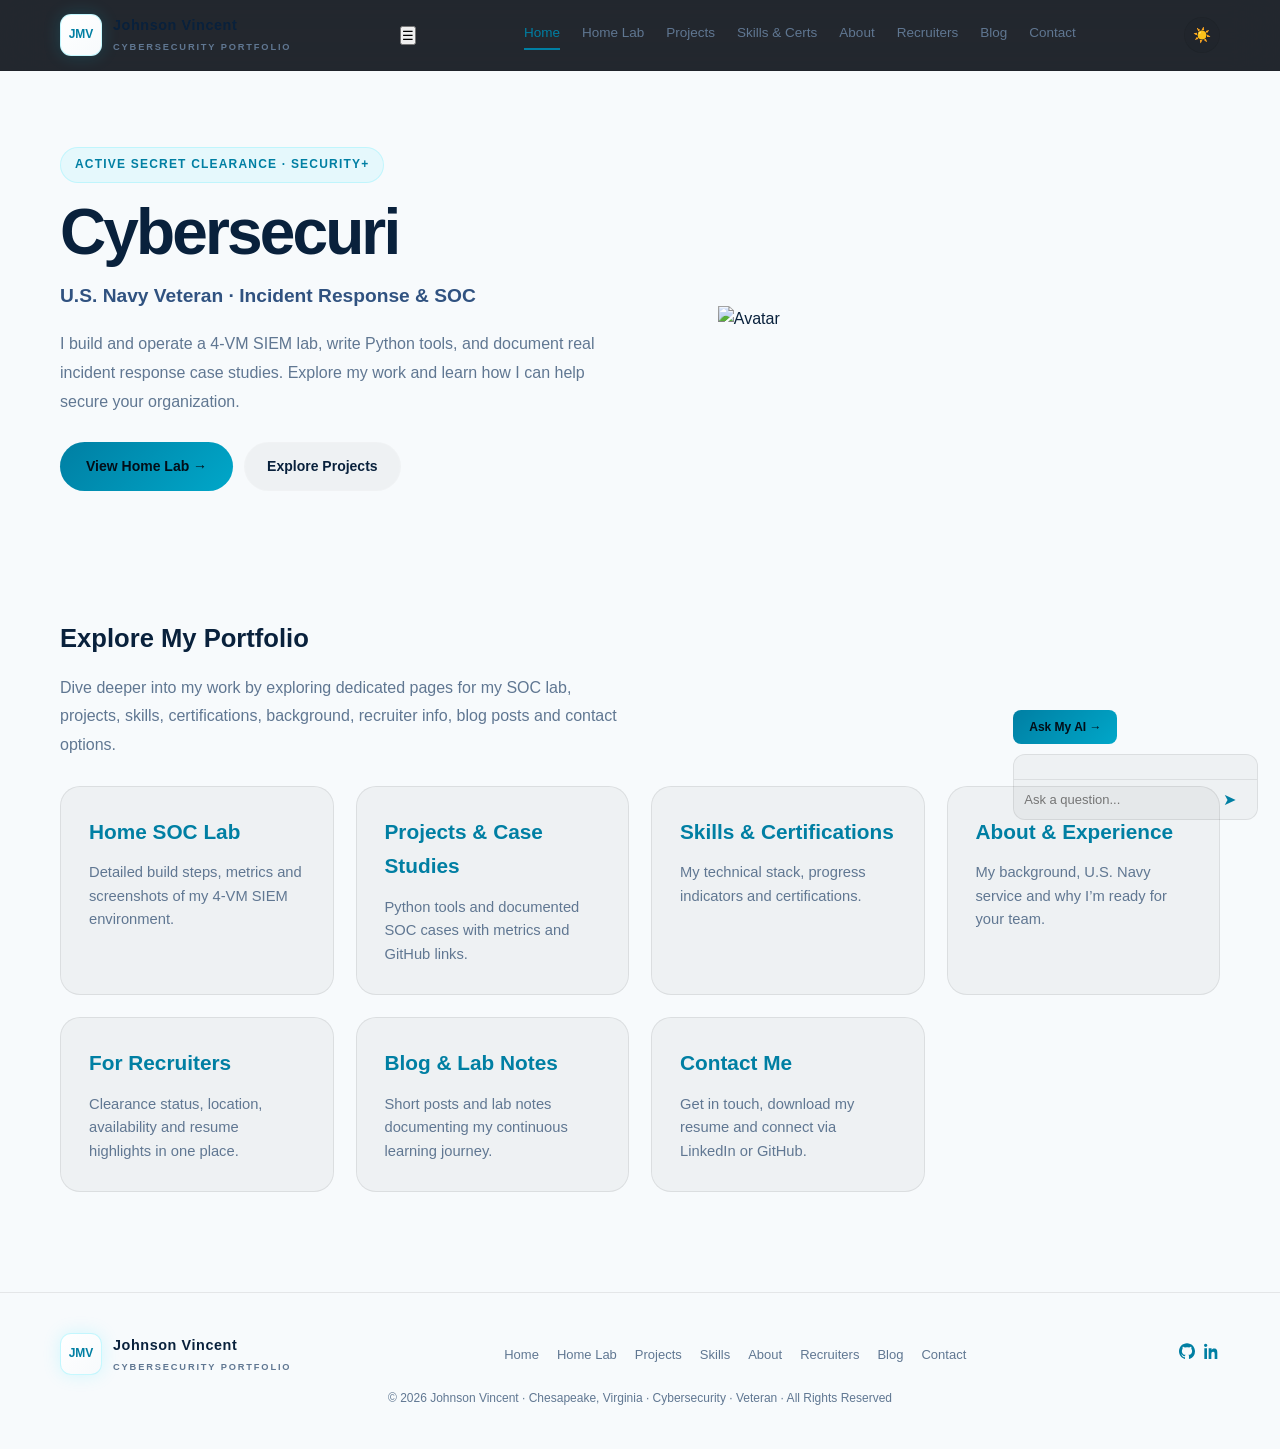
==== index.html @ ba81b593 "Refactor index.html for improved structure and semantics" ====
<!DOCTYPE html>
<html lang="en">
<head>
  <meta charset="UTF-8" />
  <meta name="viewport" content="width=device-width, initial-scale=1.0" />
  <title>Johnson Vincent | Cybersecurity Professional</title>
  <meta name="description" content="U.S. Navy veteran and cybersecurity professional with active Secret clearance and hands-on SOC experience. Explore my work, lab, projects, skills and more." />
  <link rel="stylesheet" href="assets/css/style.css" />
</head>
<body>
  <header class="topbar">
    <div class="wrap nav">
      <div class="brand">
        <div class="blogo">
          <img src="assets/images/bear.png" alt="JMV logo" onerror="this.parentNode.textContent='JMV'" />
        </div>
        <div class="bname">
          Johnson Vincent
          <small>Cybersecurity Portfolio</small>
        </div>
      </div>

      <!-- Hamburger button (mobile) -->
      <button id="navToggle" class="nav-hamburger" aria-label="Toggle navigation">☰</button>

      <!-- Main nav container -->
      <nav id="mainNav" class="nlinks">
        <a href="index.html" class="active">Home</a>
        <a href="lab.html">Home Lab</a>
        <a href="projects.html">Projects</a>
        <a href="skills.html">Skills &amp; Certs</a>
        <a href="about.html">About</a>
        <a href="recruiters.html">Recruiters</a>
        <a href="blog.html">Blog</a>
        <a href="contact.html">Contact</a>
      </nav>

      <!-- Theme toggle -->
      <button id="themeToggle" class="ibtn" aria-label="Toggle dark/light mode">
        <span id="themeIcon">🌙</span>
      </button>
    </div>
  </header>

  <!-- Hero -->
  <section class="hero">
    <div class="wrap hgrid">
      <div>
        <div class="eyebrow">Active Secret Clearance &middot; Security+</div>
        <h1><span id="typedText">Cybersecurity Professional</span></h1>
        <div class="hrole">U.S. Navy Veteran &middot; Incident Response & SOC</div>
        <p class="hsub">
          I build and operate a 4‑VM SIEM lab, write Python tools, and document real incident response case studies. Explore my work and learn how I can help secure your organization.
        </p>
        <div class="actions">
          <a href="lab.html" class="btn btnp">View Home Lab &rarr;</a>
          <a href="projects.html" class="btn btns">Explore Projects</a>
        </div>
      </div>
      <div>
        <img src="assets/images/bear.png" alt="Avatar" class="hero-photo" />
      </div>
    </div>
  </section>

  <!-- Portfolio links -->
  <section class="features">
    <div class="wrap">
      <h2>Explore My Portfolio</h2>
      <p class="hsub">Dive deeper into my work by exploring dedicated pages for my SOC lab, projects, skills, certifications, background, recruiter info, blog posts and contact options.</p>
      <div class="fgrid">
        <a href="lab.html" class="fcard">
          <h3>Home SOC Lab</h3>
          <p>Detailed build steps, metrics and screenshots of my 4‑VM SIEM environment.</p>
        </a>
        <a href="projects.html" class="fcard">
          <h3>Projects &amp; Case Studies</h3>
          <p>Python tools and documented SOC cases with metrics and GitHub links.</p>
        </a>
        <a href="skills.html" class="fcard">
          <h3>Skills &amp; Certifications</h3>
          <p>My technical stack, progress indicators and certifications.</p>
        </a>
        <a href="about.html" class="fcard">
          <h3>About &amp; Experience</h3>
          <p>My background, U.S. Navy service and why I’m ready for your team.</p>
        </a>
        <a href="recruiters.html" class="fcard">
          <h3>For Recruiters</h3>
          <p>Clearance status, location, availability and resume highlights in one place.</p>
        </a>
        <a href="blog.html" class="fcard">
          <h3>Blog &amp; Lab Notes</h3>
          <p>Short posts and lab notes documenting my continuous learning journey.</p>
        </a>
        <a href="contact.html" class="fcard">
          <h3>Contact Me</h3>
          <p>Get in touch, download my resume and connect via LinkedIn or GitHub.</p>
        </a>
      </div>
    </div>
  </section>

  <footer>
    <div class="wrap">
      <div class="frow">
        <div class="brand">
          <div class="blogo">
            <img src="assets/images/bear.png" alt="" onerror="this.parentNode.textContent='JMV'" />
          </div>
          <div class="bname">
            Johnson Vincent
            <small>Cybersecurity Portfolio</small>
          </div>
        </div>
        <nav class="flinks">
          <a href="index.html">Home</a>
          <a href="lab.html">Home Lab</a>
          <a href="projects.html">Projects</a>
          <a href="skills.html">Skills</a>
          <a href="about.html">About</a>
          <a href="recruiters.html">Recruiters</a>
          <a href="blog.html">Blog</a>
          <a href="contact.html">Contact</a>
        </nav>
        <div class="socials">
          <a href="https://github.com/johvin4014" target="_blank" aria-label="GitHub">
            <!-- GitHub icon -->
            <svg viewBox="0 0 24 24"><path d="M12 .5C5.37.5 0 5.87 0 12.5c0 5.3 3.44 9.8 8.2 11.38.6.1.82-.26.82-.58 0-.28-.01-1.04-.02-2.04-3.34.73-4.04-1.61-4.04-1.61-.55-1.38-1.33-1.75-1.33-1.75-1.09-.74.08-.73.08-.73 1.2.08 1.84 1.24 1.84 1.24 1.07 1.83 2.8 1.3 3.49.99.11-.78.42-1.31.76-1.61-2.66-.3-5.46-1.33-5.46-5.9 0-1.3.46-2.37 1.22-3.2-.12-.3-.53-1.52.12-3.17 0 0 1-.32 3.3 1.22A11.5 11.5 0 0 1 12 6.32c1.02 0 2.05.14 3.01.42 2.29-1.54 3.29-1.22 3.29-1.22.66 1.65.25 2.87.12 3.17.76.83 1.22 1.9 1.22 3.2 0 4.58-2.8 5.59-5.48 5.88.43.37.81 1.1.81 2.22 0 1.6-.01 2.88-.01 3.27 0 .32.22.69.83.57A12.02 12.02 0 0 0 24 12.5C24 5.87 18.63.5 12 .5Z"/></svg>
          </a>
          <a href="https://www.linkedin.com/in/johnson-vincent-cyber" target="_blank" aria-label="LinkedIn">
            <!-- LinkedIn icon -->
            <svg viewBox="0 0 24 24"><path d="M4.98 3.5C4.98 4.88 3.87 6 2.49 6A2.5 2.5 0 0 1 0 3.5C0 2.12 1.11 1 2.49 1a2.5 2.5 0 0 1 2.49 2.5ZM.5 8h4V24h-4V8Zm7 0h3.83v2.19h.05c.53-1.01 1.84-2.08 3.79-2.08 4.05 0 4.8 2.67 4.8 6.14V24h-4v-6.96c0-1.66-.03-3.79-2.31-3.79-2.31 0-2.66 1.8-2.66 3.67V24h-4V8Z"/></svg>
          </a>
        </div>
      </div>
      <div class="fcopy">
        © 2026 Johnson Vincent · Chesapeake, Virginia · Cybersecurity · Veteran · All Rights Reserved
      </div>
    </div>
  </footer>

  <!-- Chat widget -->
  <div id="chat-widget">
    <button id="chatToggle">Ask My AI &rarr;</button>
    <div id="chatWindow">
      <div id="chatMessages"></div>
      <div class="chat-input-row">
        <input id="chatInput" type="text" placeholder="Ask a question..." />
        <button id="chatSend">&nbsp;&nbsp;➤&nbsp;&nbsp;</button>
      </div>
    </div>
  </div>

  <!-- Scripts -->
  <script src="assets/js/theme.js"></script>
  <script src="assets/js/typewriter.js"></script>
  <script src="assets/js/ai.js"></script>
</body>
</html>
---- assets/css/style.css ----
/* Base variables and light/dark theme */
:root {
  --bg: #050a12;
  --bg2: #080f1c;
  --panel: rgba(255, 255, 255, 0.04);
  --panel2: rgba(255, 255, 255, 0.07);
  --line: rgba(255, 255, 255, 0.07);
  --text: #e6f3ff;
  --muted: #7090b0;
  --soft: #b8d8f5;
  --cyan: #00e5ff;
  --cyan2: #3dd8f5;
  --green: #00ff88;
  --amber: #f5a623;
  --red: #ff4d6d;
  --fh: "Syne", sans-serif;
  --fb: "DM Sans", sans-serif;
  --fm: "JetBrains Mono", monospace;
  --max: 1160px;
  --r: 20px;
}

body.light {
  --bg: #f7fafc;
  --bg2: #ffffff;
  --panel: rgba(0, 0, 0, 0.035);
  --panel2: rgba(0, 0, 0, 0.06);
  --line: rgba(0, 0, 0, 0.08);
  --text: #09213c;
  --muted: #607792;
  --soft: #305280;
  --cyan: #007fa3;
  --cyan2: #00a7c9;
  --green: #008a4b;
  --amber: #b26700;
  --red: #ac2646;
}

* { box-sizing: border-box; margin: 0; padding: 0; }

body {
  font-family: var(--fb);
  background: var(--bg);
  color: var(--text);
  line-height: 1.65;
  overflow-x: hidden;
  scroll-behavior: smooth;
}

/* Text selection color */
::selection { background: var(--cyan); color: #020e18; }

/* Links */
a { color: var(--cyan); text-decoration: none; transition: 0.2s; }
a:hover { text-decoration: underline; }

/* Layout */
.wrap { width: min(var(--max), 92%); margin: 0 auto; position: relative; }

header.topbar {
  position: sticky;
  top: 0;
  z-index: 1000;
  backdrop-filter: blur(22px);
  background: rgba(5, 10, 18, 0.88);
  border-bottom: 1px solid var(--line);
}

.nav { display: flex; align-items: center; justify-content: space-between; gap: 18px; padding: 14px 0; }
.brand { display: flex; align-items: center; gap: 11px; }
.blogo { width: 42px; height: 42px; border-radius: 11px; background: linear-gradient(135deg, var(--bg2), var(--bg)); border: 1px solid rgba(0, 229, 255, 0.22); display: grid; place-items: center; flex-shrink: 0; box-shadow: 0 0 18px rgba(0, 229, 255, 0.15); overflow: hidden; font-family: var(--fh); font-weight: 800; font-size: 12px; color: var(--cyan); }
.bname { font-family: var(--fh); font-weight: 700; font-size: 0.9rem; letter-spacing: 0.04em; display: flex; flex-direction: column; }
.bname small { font-size: 0.58rem; letter-spacing: 0.2em; color: var(--muted); text-transform: uppercase; margin-top: 2px; }

.nlinks { display: flex; align-items: center; gap: 22px; font-size: 13.5px; }
.nlinks a { color: var(--muted); padding-bottom: 3px; position: relative; }
.nlinks a::after { content: ""; position: absolute; left: 0; right: 0; bottom: -2px; height: 1.5px; background: var(--cyan); transform: scaleX(0); transition: 0.25s; }
.nlinks a:hover, .nlinks a.active { color: var(--cyan); }
.nlinks a:hover::after, .nlinks a.active::after { transform: scaleX(1); }

.ibtn { border: 1px solid var(--line); background: var(--panel); width: 36px; height: 36px; border-radius: 50%; display: grid; place-items: center; cursor: pointer; font-size: 0.9rem; color: var(--text); }

.hero { padding: 76px 0 66px; }
.hero.small { padding: 56px 0 46px; }
.hgrid { display: grid; grid-template-columns: 1.1fr 0.9fr; gap: 44px; align-items: center; }
.eyebrow { display: inline-flex; align-items: center; gap: 8px; padding: 7px 14px; border-radius: 99px; margin-bottom: 20px; background: rgba(0, 229, 255, 0.07); border: 1px solid rgba(0, 229, 255, 0.16); color: var(--cyan); font-size: 12px; font-weight: 600; letter-spacing: 0.1em; text-transform: uppercase; }
h1 { font-family: var(--fh); font-weight: 800; font-size: clamp(2.2rem, 5vw, 5rem); line-height: 0.93; letter-spacing: -0.045em; margin-bottom: 18px; }
.hrole { font-family: var(--fh); font-weight: 600; font-size: 1.2rem; color: var(--soft); margin-bottom: 18px; }
.hsub { color: var(--muted); font-size: 1rem; max-width: 560px; line-height: 1.8; margin-bottom: 26px; }
.actions { display: flex; gap: 11px; flex-wrap: wrap; margin-top: 20px; }
.btn { display: inline-flex; align-items: center; gap: 8px; border-radius: 99px; font-weight: 700; font-size: 14px; cursor: pointer; border: none; transition: 0.2s; }
.btnp { padding: 13px 26px; background: linear-gradient(135deg, var(--cyan), var(--cyan2)); color: #020e18; }
.btns { padding: 12px 22px; background: var(--panel); border: 1px solid rgba(255,255,255,0.1); color: var(--text); }
.btnp:hover, .btns:hover { transform: translateY(-2px); }

.features { padding: 60px 0; }
.features h2 { font-family: var(--fh); font-weight: 700; font-size: 1.6rem; margin-bottom: 14px; }
.fgrid { display: grid; grid-template-columns: repeat(auto-fit, minmax(240px, 1fr)); gap: 22px; }
.fcard { border: 1px solid var(--line); border-radius: var(--r); background: var(--panel); padding: 28px; transition: 0.25s; display: flex; flex-direction: column; gap: 12px; }
.fcard h3 { font-family: var(--fh); font-weight: 700; font-size: 1.3rem; color: var(--cyan); }
.fcard p { font-size: 0.92rem; color: var(--muted); line-height: 1.6; }
.fcard:hover { border-color: rgba(0, 229, 255, 0.2); transform: translateY(-4px); box-shadow: 0 22px 55px rgba(0,0,0,0.38), 0 0 0 1px rgba(0, 229, 255, 0.06) inset; }

footer { padding: 40px 0; border-top: 1px solid var(--line); margin-top: 40px; }
.frow { display: flex; align-items: center; justify-content: space-between; gap: 20px; flex-wrap: wrap; margin-bottom: 14px; }
.flinks { display: flex; gap: 18px; flex-wrap: wrap; font-size: 13px; }
.flinks a { color: var(--muted); }
.flinks a:hover { color: var(--cyan); }
.fcopy { font-size: 12px; color: var(--muted); text-align: center; margin-top: 14px; }
.socials { display: flex; gap: 9px; }
.socials svg { width: 16px; height: 16px; fill: currentColor; }

.timeline, .whyhire { margin: 16px 0; list-style: disc inside; color: var(--muted); line-height: 1.6; }
.timeline li strong, .whyhire li strong { color: var(--cyan); }

.contact-form { margin-top: 32px; display: flex; flex-direction: column; gap: 12px; max-width: 480px; }
.contact-form input, .contact-form textarea { background: var(--panel); border: 1px solid var(--line); border-radius: 8px; padding: 10px; color: var(--text); font-size: 0.92rem; }
.contact-form button { align-self: flex-start; }
.contact-form .form-note { font-size: 0.8rem; color: var(--muted); margin-top: 8px; }

.chat-input-row { display: flex; border-top: 1px solid var(--line); }
.chat-input-row input { flex: 1; background: transparent; border: none; padding: 10px; color: var(--text); font-size: 13px; }
.chat-input-row button { border: none; background: transparent; padding: 10px 12px; color: var(--cyan); font-size: 16px; cursor: pointer; }

#chat-widget { position: fixed; bottom: 80px; right: 22px; z-index: 150; max-width: 320px; font-family: var(--fb); }
#chatToggle { padding: 10px 16px; border-radius: 8px; border: none; background: linear-gradient(135deg, var(--cyan), var(--cyan2)); color: #020e18; font-weight: 600; font-size: 12px; cursor: pointer; }
#chatWindow { display: none; margin-top: 10px; border: 1px solid var(--line); border-radius: 12px; background: var(--panel); max-height: 400px; overflow: hidden; display: flex; flex-direction: column; }
#chatMessages { padding: 12px; font-size: 13px; color: var(--text); overflow-y: auto; max-height: 300px; }
.chat-line { display: flex; align-items: flex-start; gap: 8px; margin-bottom: 8px; }
.chat-line.user { justify-content: flex-end; }
.chat-line .bubble { background: var(--panel2); border: 1px solid var(--line); padding: 8px 12px; border-radius: 8px; max-width: 80%; color: var(--text); }
.chat-line.ai .bubble { background: var(--bg2); }
.chat-line img { width: 32px; height: 32px; border-radius: 50%; object-fit: cover; }

@media (max-width: 768px) {
  .hgrid { grid-template-columns: 1fr; text-align: center; gap: 30px; }
  .nlinks { display: none; } /* Hide navigation on small screens; create your own mobile menu if needed */
}
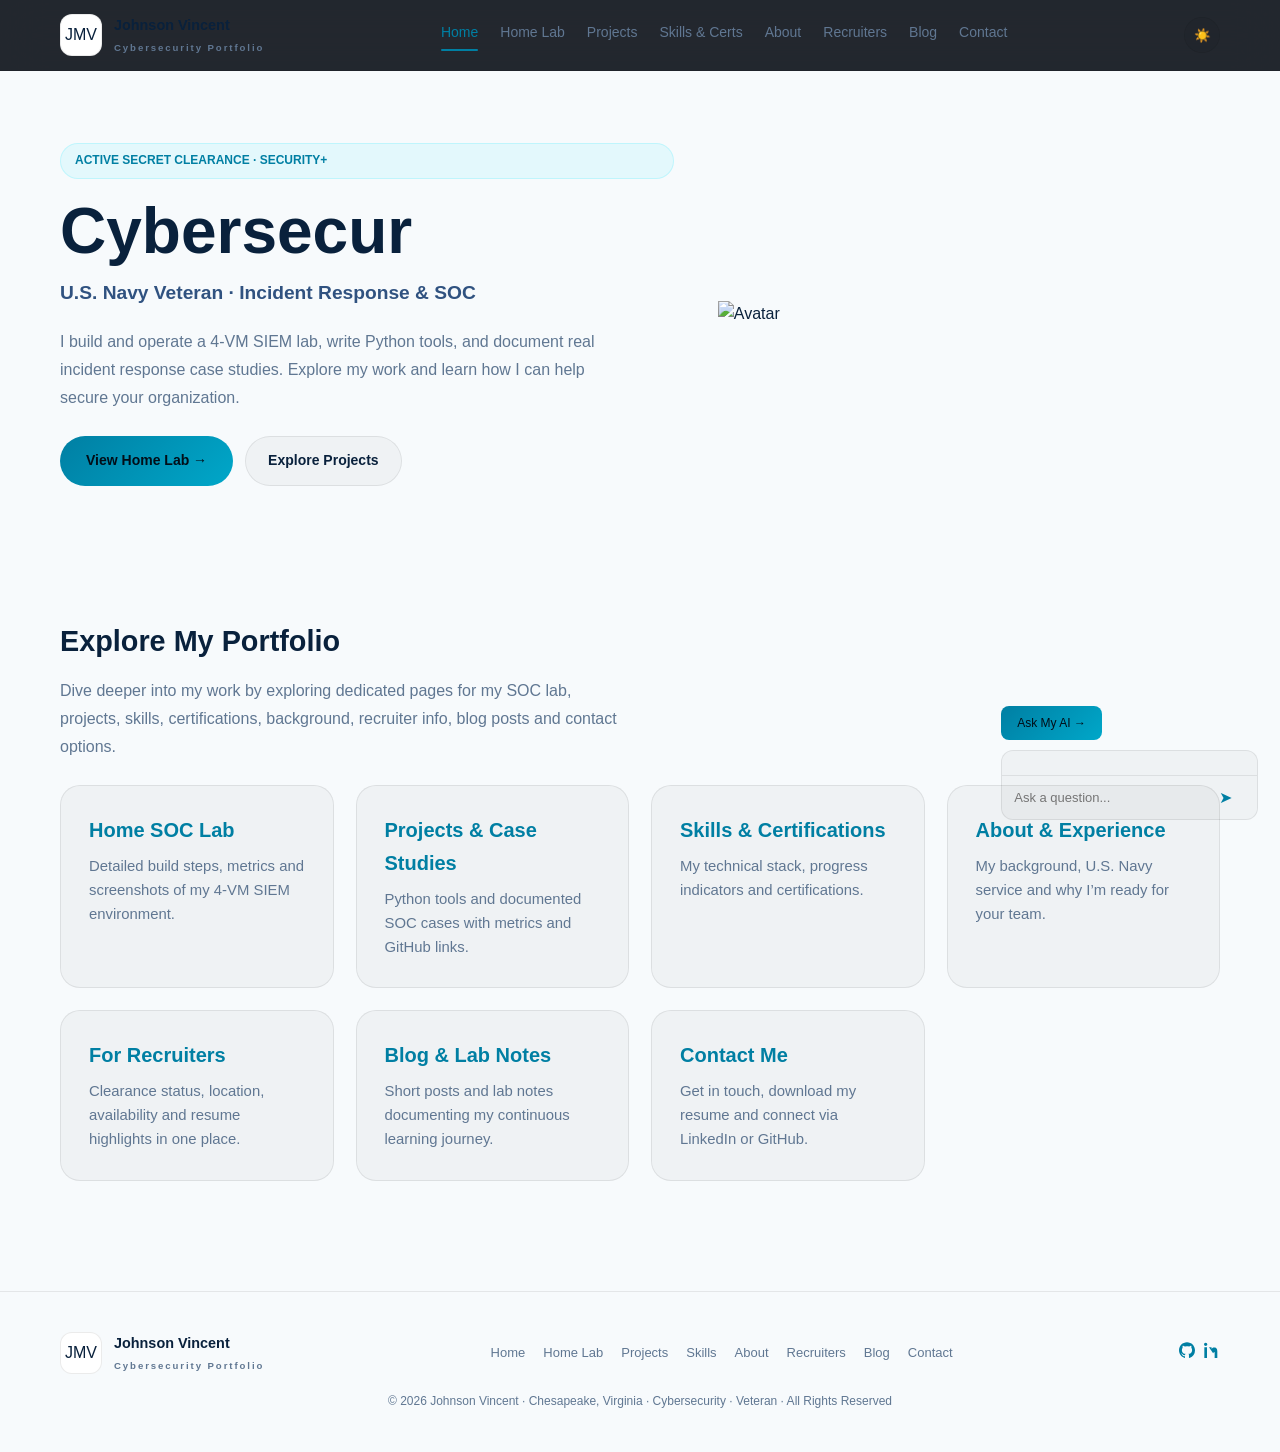
==== commit 84ca9068: "Update image paths in index.html" ====
--- a/index.html
+++ b/index.html
@@ -12,7 +12,7 @@
     <div class="wrap nav">
       <div class="brand">
         <div class="blogo">
-          <img src="assets/images/bear.png" alt="JMV logo" onerror="this.parentNode.textContent='JMV'" />
+          <img src="images/bear.png" alt="JMV logo" onerror="this.parentNode.textContent='JMV'" />
         </div>
         <div class="bname">
           Johnson Vincent
@@ -58,7 +58,7 @@
         </div>
       </div>
       <div>
-        <img src="assets/images/bear.png" alt="Avatar" class="hero-photo" />
+        <img src="images/bear.png" alt="Avatar" class="hero-photo" />
       </div>
     </div>
   </section>
@@ -106,7 +106,7 @@
       <div class="frow">
         <div class="brand">
           <div class="blogo">
-            <img src="assets/images/bear.png" alt="" onerror="this.parentNode.textContent='JMV'" />
+            <img src="images/bear.png" alt="" onerror="this.parentNode.textContent='JMV'" />
           </div>
           <div class="bname">
             Johnson Vincent
@@ -125,12 +125,10 @@
         </nav>
         <div class="socials">
           <a href="https://github.com/johvin4014" target="_blank" aria-label="GitHub">
-            <!-- GitHub icon -->
             <svg viewBox="0 0 24 24"><path d="M12 .5C5.37.5 0 5.87 0 12.5c0 5.3 3.44 9.8 8.2 11.38.6.1.82-.26.82-.58 0-.28-.01-1.04-.02-2.04-3.34.73-4.04-1.61-4.04-1.61-.55-1.38-1.33-1.75-1.33-1.75-1.09-.74.08-.73.08-.73 1.2.08 1.84 1.24 1.84 1.24 1.07 1.83 2.8 1.3 3.49.99.11-.78.42-1.31.76-1.61-2.66-.3-5.46-1.33-5.46-5.9 0-1.3.46-2.37 1.22-3.2-.12-.3-.53-1.52.12-3.17 0 0 1-.32 3.3 1.22A11.5 11.5 0 0 1 12 6.32c1.02 0 2.05.14 3.01.42 2.29-1.54 3.29-1.22 3.29-1.22.66 1.65.25 2.87.12 3.17.76.83 1.22 1.9 1.22 3.2 0 4.58-2.8 5.59-5.48 5.88.43.37.81 1.1.81 2.22 0 1.6-.01 2.88-.01 3.27 0 .32.22.69.83.57A12.02 12.02 0 0 0 24 12.5C24 5.87 18.63.5 12 .5Z"/></svg>
           </a>
           <a href="https://www.linkedin.com/in/johnson-vincent-cyber" target="_blank" aria-label="LinkedIn">
-            <!-- LinkedIn icon -->
-            <svg viewBox="0 0 24 24"><path d="M4.98 3.5C4.98 4.88 3.87 6 2.49 6A2.5 2.5 0 0 1 0 3.5C0 2.12 1.11 1 2.49 1a2.5 2.5 0 0 1 2.49 2.5ZM.5 8h4V24h-4V8Zm7 0h3.83v2.19h.05c.53-1.01 1.84-2.08 3.79-2.08 4.05 0 4.8 2.67 4.8 6.14V24h-4v-6.96c0-1.66-.03-3.79-2.31-3.79-2.31 0-2.66 1.8-2.66 3.67V24h-4V8Z"/></svg>
+            <svg viewBox="0 0 24 24"><path d="M4.98 3.5C4.98 4.88 3.87 6 2.49 6A2.5 2.5 0 0 1 0 3.5C0 2.12 1.11 1 2.49 1a2.5 2.5 0 0 1 2.49 2.5ZM.5 8h4V24h-4V8Zm7 0h3.83v2.19h.05c.53-1.01 1.84-2.08 3.79-2.08 4.05 0 4.8 2.67 4.8 6.14V24h-4v-6.96c0-1.66-.03-3.79-2.31 0-3.79-2.66 1.8-2.66 3.67V24h-4V8Z"/></svg>
           </a>
         </div>
       </div>
--- a/assets/css/style.css
+++ b/assets/css/style.css
@@ -1,21 +1,17 @@
-/* Base variables and light/dark theme */
+/* Base theme variables */
 :root {
   --bg: #050a12;
   --bg2: #080f1c;
-  --panel: rgba(255, 255, 255, 0.04);
-  --panel2: rgba(255, 255, 255, 0.07);
-  --line: rgba(255, 255, 255, 0.07);
+  --panel: rgba(255,255,255,0.04);
+  --panel2: rgba(255,255,255,0.07);
+  --line: rgba(255,255,255,0.07);
   --text: #e6f3ff;
   --muted: #7090b0;
   --soft: #b8d8f5;
   --cyan: #00e5ff;
   --cyan2: #3dd8f5;
-  --green: #00ff88;
-  --amber: #f5a623;
-  --red: #ff4d6d;
   --fh: "Syne", sans-serif;
   --fb: "DM Sans", sans-serif;
-  --fm: "JetBrains Mono", monospace;
   --max: 1160px;
   --r: 20px;
 }
@@ -23,21 +19,17 @@
 body.light {
   --bg: #f7fafc;
   --bg2: #ffffff;
-  --panel: rgba(0, 0, 0, 0.035);
-  --panel2: rgba(0, 0, 0, 0.06);
-  --line: rgba(0, 0, 0, 0.08);
+  --panel: rgba(0,0,0,0.03);
+  --panel2: rgba(0,0,0,0.06);
+  --line: rgba(0,0,0,0.08);
   --text: #09213c;
   --muted: #607792;
   --soft: #305280;
   --cyan: #007fa3;
   --cyan2: #00a7c9;
-  --green: #008a4b;
-  --amber: #b26700;
-  --red: #ac2646;
 }
 
 * { box-sizing: border-box; margin: 0; padding: 0; }
-
 body {
   font-family: var(--fb);
   background: var(--bg);
@@ -47,92 +39,98 @@
   scroll-behavior: smooth;
 }
 
-/* Text selection color */
-::selection { background: var(--cyan); color: #020e18; }
-
-/* Links */
-a { color: var(--cyan); text-decoration: none; transition: 0.2s; }
+a { color: var(--cyan); text-decoration: none; transition: .2s; }
 a:hover { text-decoration: underline; }
 
-/* Layout */
 .wrap { width: min(var(--max), 92%); margin: 0 auto; position: relative; }
 
-header.topbar {
-  position: sticky;
-  top: 0;
-  z-index: 1000;
-  backdrop-filter: blur(22px);
-  background: rgba(5, 10, 18, 0.88);
+header.topbar { 
+  position: sticky; top: 0; z-index: 999; 
+  backdrop-filter: blur(20px); 
+  background: rgba(5,10,18,0.88); 
   border-bottom: 1px solid var(--line);
 }
 
-.nav { display: flex; align-items: center; justify-content: space-between; gap: 18px; padding: 14px 0; }
-.brand { display: flex; align-items: center; gap: 11px; }
-.blogo { width: 42px; height: 42px; border-radius: 11px; background: linear-gradient(135deg, var(--bg2), var(--bg)); border: 1px solid rgba(0, 229, 255, 0.22); display: grid; place-items: center; flex-shrink: 0; box-shadow: 0 0 18px rgba(0, 229, 255, 0.15); overflow: hidden; font-family: var(--fh); font-weight: 800; font-size: 12px; color: var(--cyan); }
-.bname { font-family: var(--fh); font-weight: 700; font-size: 0.9rem; letter-spacing: 0.04em; display: flex; flex-direction: column; }
-.bname small { font-size: 0.58rem; letter-spacing: 0.2em; color: var(--muted); text-transform: uppercase; margin-top: 2px; }
+.nav { display: flex; align-items: center; justify-content: space-between; padding: 14px 0; }
+.brand { display: flex; align-items: center; gap: 12px; }
+.blogo { width: 42px; height: 42px; border-radius: 12px; overflow: hidden; display: flex; align-items: center; justify-content: center; background: var(--bg2); border: 1px solid var(--line); }
+.bname { font-family: var(--fh); font-weight: 700; font-size: .9rem; display: flex; flex-direction: column; }
+.bname small { font-size: .6rem; letter-spacing: .2em; color: var(--muted); margin-top: 2px; }
 
-.nlinks { display: flex; align-items: center; gap: 22px; font-size: 13.5px; }
-.nlinks a { color: var(--muted); padding-bottom: 3px; position: relative; }
-.nlinks a::after { content: ""; position: absolute; left: 0; right: 0; bottom: -2px; height: 1.5px; background: var(--cyan); transform: scaleX(0); transition: 0.25s; }
-.nlinks a:hover, .nlinks a.active { color: var(--cyan); }
-.nlinks a:hover::after, .nlinks a.active::after { transform: scaleX(1); }
+.nlinks { display: flex; gap: 22px; font-size: 14px; }
+.nlinks a { color: var(--muted); position: relative; padding-bottom: 4px; }
+.nlinks a.active, .nlinks a:hover { color: var(--cyan); }
+.nlinks a.active::after, .nlinks a:hover::after {
+  content: ""; position: absolute; left: 0; right: 0; bottom: -2px;
+  height: 2px; background: var(--cyan); border-radius: 1px;
+}
 
-.ibtn { border: 1px solid var(--line); background: var(--panel); width: 36px; height: 36px; border-radius: 50%; display: grid; place-items: center; cursor: pointer; font-size: 0.9rem; color: var(--text); }
+.ibtn { border: 1px solid var(--line); background: var(--panel); width: 36px; height: 36px; border-radius: 50%; display: grid; place-items: center; cursor: pointer; color: var(--text); }
 
-.hero { padding: 76px 0 66px; }
-.hero.small { padding: 56px 0 46px; }
-.hgrid { display: grid; grid-template-columns: 1.1fr 0.9fr; gap: 44px; align-items: center; }
-.eyebrow { display: inline-flex; align-items: center; gap: 8px; padding: 7px 14px; border-radius: 99px; margin-bottom: 20px; background: rgba(0, 229, 255, 0.07); border: 1px solid rgba(0, 229, 255, 0.16); color: var(--cyan); font-size: 12px; font-weight: 600; letter-spacing: 0.1em; text-transform: uppercase; }
-h1 { font-family: var(--fh); font-weight: 800; font-size: clamp(2.2rem, 5vw, 5rem); line-height: 0.93; letter-spacing: -0.045em; margin-bottom: 18px; }
-.hrole { font-family: var(--fh); font-weight: 600; font-size: 1.2rem; color: var(--soft); margin-bottom: 18px; }
-.hsub { color: var(--muted); font-size: 1rem; max-width: 560px; line-height: 1.8; margin-bottom: 26px; }
-.actions { display: flex; gap: 11px; flex-wrap: wrap; margin-top: 20px; }
-.btn { display: inline-flex; align-items: center; gap: 8px; border-radius: 99px; font-weight: 700; font-size: 14px; cursor: pointer; border: none; transition: 0.2s; }
-.btnp { padding: 13px 26px; background: linear-gradient(135deg, var(--cyan), var(--cyan2)); color: #020e18; }
-.btns { padding: 12px 22px; background: var(--panel); border: 1px solid rgba(255,255,255,0.1); color: var(--text); }
-.btnp:hover, .btns:hover { transform: translateY(-2px); }
+.nav-hamburger {
+  display: none; 
+  font-size: 1.8rem; 
+  border: 1px solid var(--line);
+  background: var(--panel); 
+  border-radius: 8px; 
+  padding: 2px 10px;
+  cursor: pointer; 
+  color: var(--text);
+}
+
+/* Mobile nav hide */
+@media (max-width: 768px) {
+  .nlinks { display: none; flex-direction: column; background: var(--bg2); padding: 12px; border: 1px solid var(--line); border-radius: 8px; position: absolute; right: 10px; top: 60px; z-index: 200; }
+  .nav-hamburger { display: block; }
+}
+
+.hero { padding: 72px 0; }
+.hero.small { padding: 56px 0; }
+.hgrid { display: grid; grid-template-columns: 1.1fr 0.9fr; align-items: center; gap: 44px; }
+.eyebrow { background: rgba(0,229,255,.08); border: 1px solid rgba(0,229,255,.16); color: var(--cyan); font-size: 12px; font-weight: 600; padding: 7px 14px; border-radius: 20px; text-transform: uppercase; margin-bottom: 20px; }
+h1 { font-family: var(--fh); font-weight: 800; font-size: clamp(2.4rem, 5vw, 5rem); line-height: 1; margin-bottom: 14px; }
+.hrole { font-family: var(--fh); font-weight: 600; font-size: 1.2rem; color: var(--soft); margin-bottom: 20px; }
+.hsub { font-size: 1rem; color: var(--muted); max-width: 560px; margin-bottom: 24px; line-height: 1.75; }
+
+.actions { display: flex; gap: 12px; flex-wrap: wrap; margin-top: 16px; }
+.btn { display: inline-flex; align-items: center; gap: 6px; border-radius: 50px; font-weight: 700; font-size: 14px; cursor: pointer; border: none; transition: 0.2s; }
+.btnp { background: linear-gradient(135deg, var(--cyan), var(--cyan2)); color: #020e18; padding: 13px 26px; }
+.btns { background: var(--panel); border: 1px solid var(--line); color: var(--text); padding: 12px 22px; }
 
 .features { padding: 60px 0; }
-.features h2 { font-family: var(--fh); font-weight: 700; font-size: 1.6rem; margin-bottom: 14px; }
+.features h2 { font-family: var(--fh); font-size: 1.8rem; font-weight: 700; margin-bottom: 12px; }
 .fgrid { display: grid; grid-template-columns: repeat(auto-fit, minmax(240px, 1fr)); gap: 22px; }
-.fcard { border: 1px solid var(--line); border-radius: var(--r); background: var(--panel); padding: 28px; transition: 0.25s; display: flex; flex-direction: column; gap: 12px; }
-.fcard h3 { font-family: var(--fh); font-weight: 700; font-size: 1.3rem; color: var(--cyan); }
-.fcard p { font-size: 0.92rem; color: var(--muted); line-height: 1.6; }
-.fcard:hover { border-color: rgba(0, 229, 255, 0.2); transform: translateY(-4px); box-shadow: 0 22px 55px rgba(0,0,0,0.38), 0 0 0 1px rgba(0, 229, 255, 0.06) inset; }
+.fcard { background: var(--panel); border: 1px solid var(--line); border-radius: var(--r); padding: 28px; transition: 0.25s; }
+.fcard:hover { border-color: rgba(0,229,255,0.2); transform: translateY(-4px); box-shadow: 0 12px 28px rgba(0,0,0,0.4), 0 0 0 1px rgba(0,229,255,0.06) inset; }
+.fcard h3 { font-family: var(--fh); font-size: 1.25rem; font-weight: 700; color: var(--cyan); margin-bottom: 8px; }
+.fcard p { font-size: 0.93rem; color: var(--muted); line-height: 1.6; }
 
-footer { padding: 40px 0; border-top: 1px solid var(--line); margin-top: 40px; }
-.frow { display: flex; align-items: center; justify-content: space-between; gap: 20px; flex-wrap: wrap; margin-bottom: 14px; }
-.flinks { display: flex; gap: 18px; flex-wrap: wrap; font-size: 13px; }
+footer { border-top: 1px solid var(--line); padding: 40px 0; margin-top: 50px; }
+.frow { display: flex; align-items: center; justify-content: space-between; gap: 20px; flex-wrap: wrap; margin-bottom: 18px; }
+.flinks { display: flex; gap: 18px; font-size: 13px; }
 .flinks a { color: var(--muted); }
 .flinks a:hover { color: var(--cyan); }
-.fcopy { font-size: 12px; color: var(--muted); text-align: center; margin-top: 14px; }
+
 .socials { display: flex; gap: 9px; }
 .socials svg { width: 16px; height: 16px; fill: currentColor; }
 
-.timeline, .whyhire { margin: 16px 0; list-style: disc inside; color: var(--muted); line-height: 1.6; }
-.timeline li strong, .whyhire li strong { color: var(--cyan); }
+.fcopy { font-size: 12px; color: var(--muted); text-align: center; }
 
 .contact-form { margin-top: 32px; display: flex; flex-direction: column; gap: 12px; max-width: 480px; }
-.contact-form input, .contact-form textarea { background: var(--panel); border: 1px solid var(--line); border-radius: 8px; padding: 10px; color: var(--text); font-size: 0.92rem; }
+.contact-form input,
+.contact-form textarea { background: var(--panel); border: 1px solid var(--line); border-radius: 8px; padding: 10px; color: var(--text); font-size: 0.93rem; }
 .contact-form button { align-self: flex-start; }
-.contact-form .form-note { font-size: 0.8rem; color: var(--muted); margin-top: 8px; }
 
+#chat-widget { position: fixed; bottom: 80px; right: 22px; z-index: 999; max-width: 320px; font-family: var(--fb); }
+#chatToggle { border: none; border-radius: 8px; padding: 10px 16px; font-size: 12px; color: #020e18; cursor: pointer; background: linear-gradient(135deg, var(--cyan), var(--cyan2)); }
+#chatWindow { display: none; margin-top: 10px; border: 1px solid var(--line); border-radius: 12px; background: var(--panel); overflow: hidden; max-height: 400px; display: flex; flex-direction: column; }
+#chatMessages { padding: 12px; font-size: 13px; color: var(--text); overflow-y: auto; max-height: 300px; }
 .chat-input-row { display: flex; border-top: 1px solid var(--line); }
-.chat-input-row input { flex: 1; background: transparent; border: none; padding: 10px; color: var(--text); font-size: 13px; }
-.chat-input-row button { border: none; background: transparent; padding: 10px 12px; color: var(--cyan); font-size: 16px; cursor: pointer; }
+.chat-input-row input { flex: 1; border: none; background: transparent; padding: 12px; color: var(--text); font-size: 13px; outline: none; }
+.chat-input-row button { border: none; background: transparent; padding: 12px 16px; font-size: 16px; color: var(--cyan); cursor: pointer; }
 
-#chat-widget { position: fixed; bottom: 80px; right: 22px; z-index: 150; max-width: 320px; font-family: var(--fb); }
-#chatToggle { padding: 10px 16px; border-radius: 8px; border: none; background: linear-gradient(135deg, var(--cyan), var(--cyan2)); color: #020e18; font-weight: 600; font-size: 12px; cursor: pointer; }
-#chatWindow { display: none; margin-top: 10px; border: 1px solid var(--line); border-radius: 12px; background: var(--panel); max-height: 400px; overflow: hidden; display: flex; flex-direction: column; }
-#chatMessages { padding: 12px; font-size: 13px; color: var(--text); overflow-y: auto; max-height: 300px; }
 .chat-line { display: flex; align-items: flex-start; gap: 8px; margin-bottom: 8px; }
 .chat-line.user { justify-content: flex-end; }
+.chat-line img { width: 32px; height: 32px; border-radius: 50%; object-fit: cover; }
 .chat-line .bubble { background: var(--panel2); border: 1px solid var(--line); padding: 8px 12px; border-radius: 8px; max-width: 80%; color: var(--text); }
 .chat-line.ai .bubble { background: var(--bg2); }
-.chat-line img { width: 32px; height: 32px; border-radius: 50%; object-fit: cover; }
-
-@media (max-width: 768px) {
-  .hgrid { grid-template-columns: 1fr; text-align: center; gap: 30px; }
-  .nlinks { display: none; } /* Hide navigation on small screens; create your own mobile menu if needed */
-}
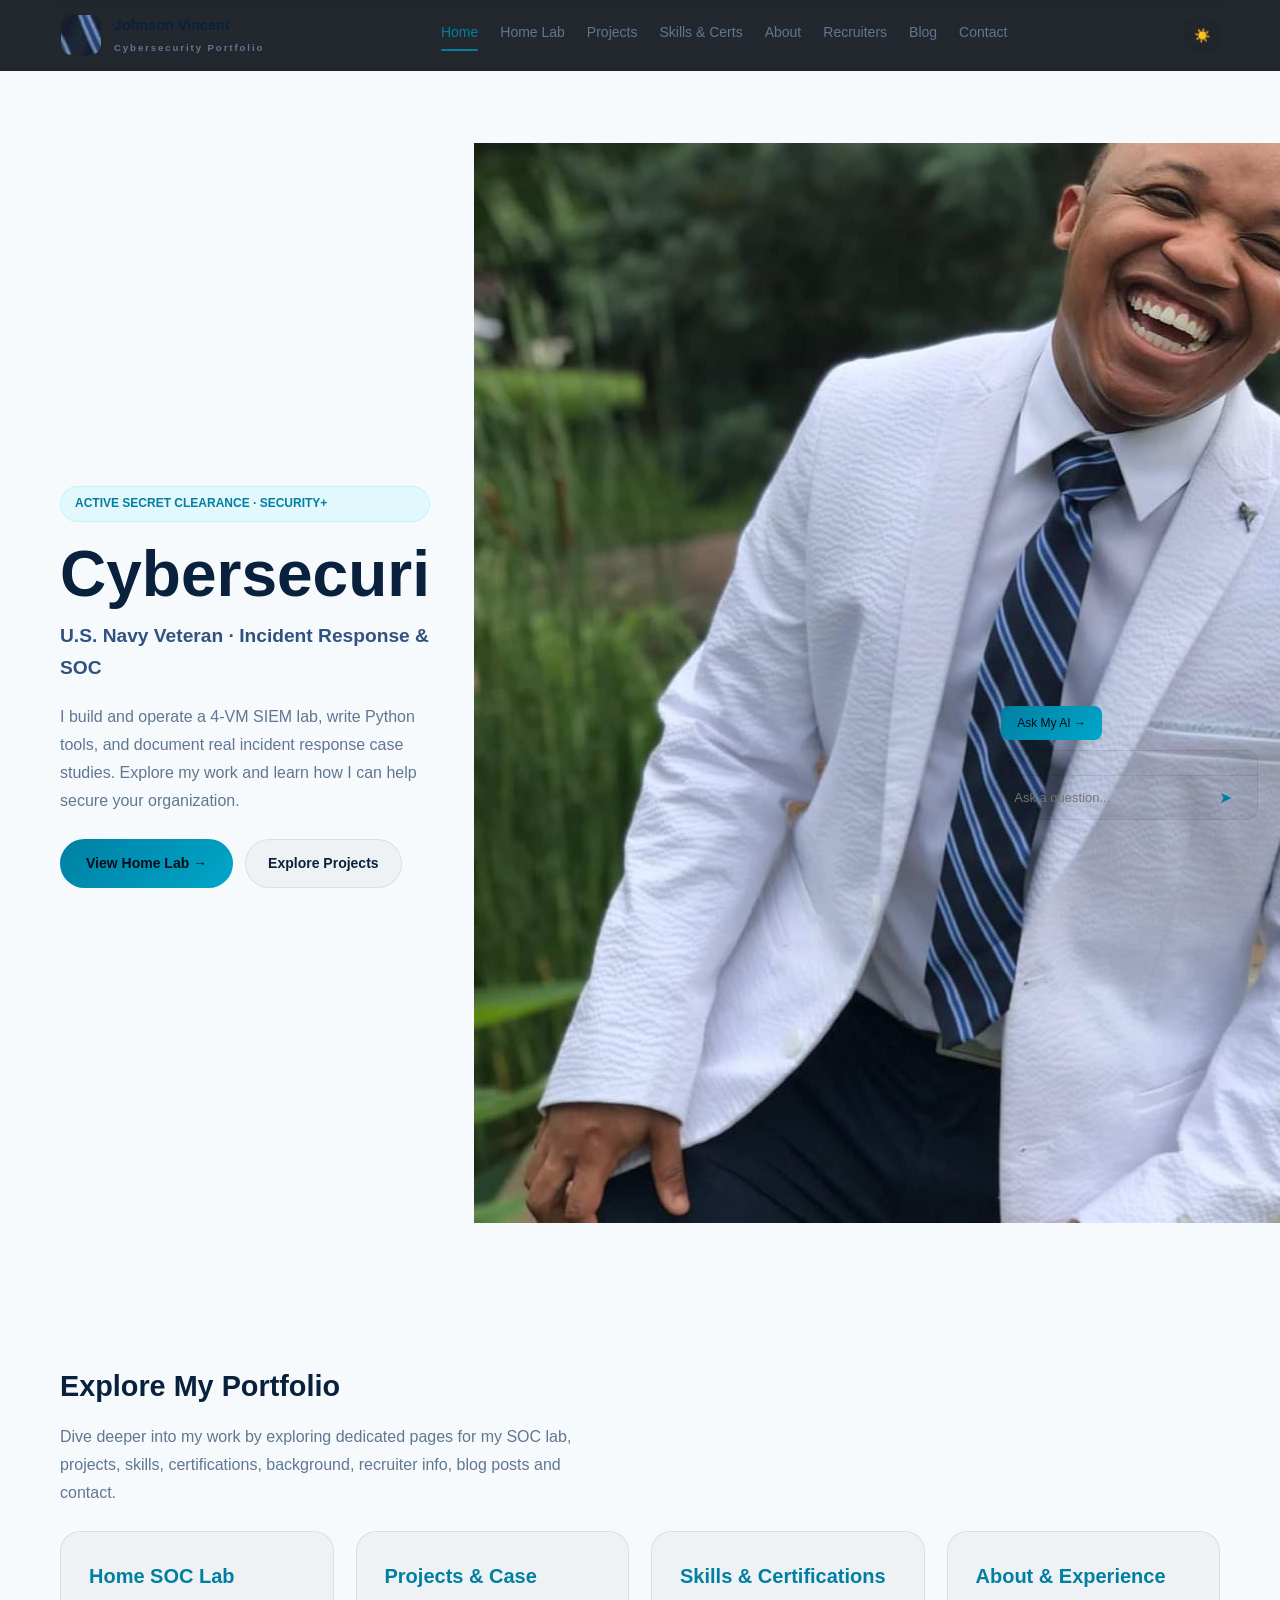
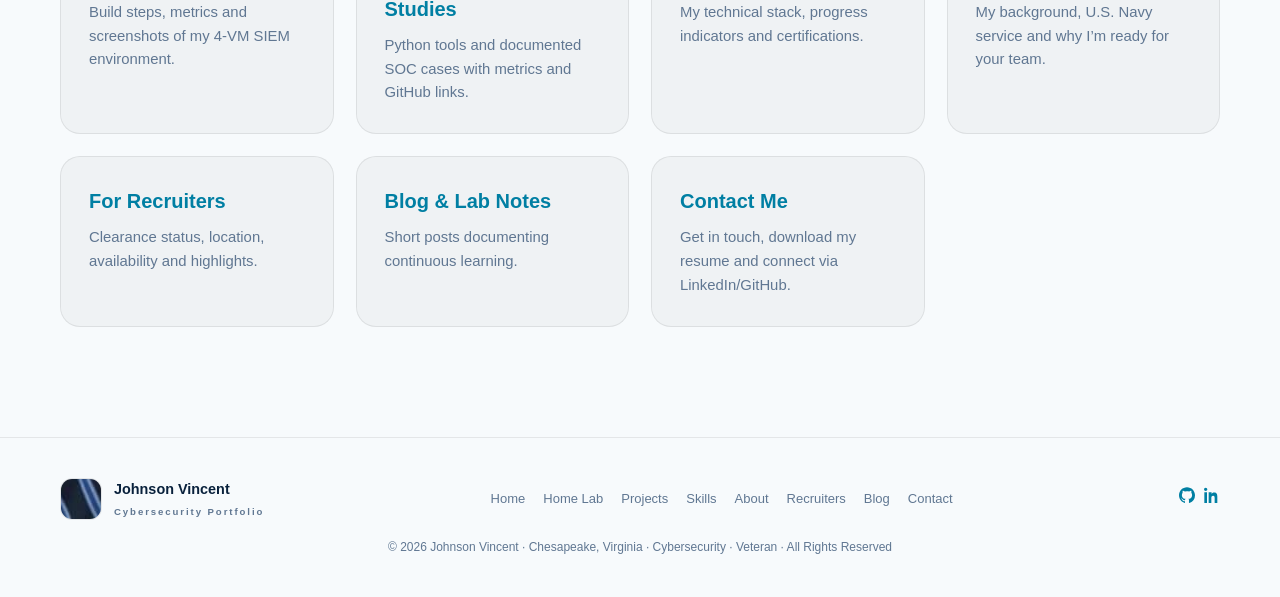
==== commit 1580d60d: "Refactor index.html for improved structure and content" ====
--- a/index.html
+++ b/index.html
@@ -1,158 +1,96 @@
 <!DOCTYPE html>
 <html lang="en">
 <head>
-  <meta charset="UTF-8" />
-  <meta name="viewport" content="width=device-width, initial-scale=1.0" />
+  <meta charset="UTF-8">
+  <meta name="viewport" content="width=device-width, initial-scale=1.0">
   <title>Johnson Vincent | Cybersecurity Professional</title>
-  <meta name="description" content="U.S. Navy veteran and cybersecurity professional with active Secret clearance and hands-on SOC experience. Explore my work, lab, projects, skills and more." />
-  <link rel="stylesheet" href="assets/css/style.css" />
+  <meta name="description" content="U.S. Navy veteran and cybersecurity professional with active Secret clearance and hands-on SOC experience. Explore my work, projects, skills, and more.">
+  <link rel="stylesheet" href="assets/css/style.css">
 </head>
 <body>
-  <header class="topbar">
-    <div class="wrap nav">
-      <div class="brand">
-        <div class="blogo">
-          <img src="images/bear.png" alt="JMV logo" onerror="this.parentNode.textContent='JMV'" />
-        </div>
-        <div class="bname">
-          Johnson Vincent
-          <small>Cybersecurity Portfolio</small>
-        </div>
-      </div>
 
-      <!-- Hamburger button (mobile) -->
-      <button id="navToggle" class="nav-hamburger" aria-label="Toggle navigation">☰</button>
+<header class="topbar">
+  <div class="wrap nav">
+    <div class="brand">
+      <div class="blogo"><img src="images/profile-photo.jpg" alt="" onerror="this.parentNode.textContent='JMV'"></div>
+      <div class="bname">Johnson Vincent<small>Cybersecurity Portfolio</small></div>
+    </div>
+    <button id="navToggle" class="nav-hamburger" aria-label="Toggle navigation">☰</button>
+    <nav id="mainNav" class="nlinks">
+      <a href="index.html" class="active">Home</a>
+      <a href="lab.html">Home Lab</a>
+      <a href="projects.html">Projects</a>
+      <a href="skills.html">Skills & Certs</a>
+      <a href="about.html">About</a>
+      <a href="recruiters.html">Recruiters</a>
+      <a href="blog.html">Blog</a>
+      <a href="contact.html">Contact</a>
+    </nav>
+    <button id="themeToggle" class="ibtn"><span id="themeIcon">🌙</span></button>
+  </div>
+</header>
 
-      <!-- Main nav container -->
-      <nav id="mainNav" class="nlinks">
-        <a href="index.html" class="active">Home</a>
-        <a href="lab.html">Home Lab</a>
-        <a href="projects.html">Projects</a>
-        <a href="skills.html">Skills &amp; Certs</a>
-        <a href="about.html">About</a>
-        <a href="recruiters.html">Recruiters</a>
-        <a href="blog.html">Blog</a>
-        <a href="contact.html">Contact</a>
-      </nav>
-
-      <!-- Theme toggle -->
-      <button id="themeToggle" class="ibtn" aria-label="Toggle dark/light mode">
-        <span id="themeIcon">🌙</span>
-      </button>
-    </div>
-  </header>
-
-  <!-- Hero -->
-  <section class="hero">
-    <div class="wrap hgrid">
-      <div>
-        <div class="eyebrow">Active Secret Clearance &middot; Security+</div>
-        <h1><span id="typedText">Cybersecurity Professional</span></h1>
-        <div class="hrole">U.S. Navy Veteran &middot; Incident Response & SOC</div>
-        <p class="hsub">
-          I build and operate a 4‑VM SIEM lab, write Python tools, and document real incident response case studies. Explore my work and learn how I can help secure your organization.
-        </p>
-        <div class="actions">
-          <a href="lab.html" class="btn btnp">View Home Lab &rarr;</a>
-          <a href="projects.html" class="btn btns">Explore Projects</a>
-        </div>
-      </div>
-      <div>
-        <img src="images/bear.png" alt="Avatar" class="hero-photo" />
+<section class="hero">
+  <div class="wrap hgrid">
+    <div>
+      <div class="eyebrow">Active Secret Clearance · Security+</div>
+      <h1><span id="typedText">Cybersecurity Professional</span></h1>
+      <div class="hrole">U.S. Navy Veteran · Incident Response & SOC</div>
+      <p class="hsub">I build and operate a 4‑VM SIEM lab, write Python tools, and document real incident response case studies. Explore my work and learn how I can help secure your organization.</p>
+      <div class="actions">
+        <a href="lab.html" class="btn btnp">View Home Lab →</a>
+        <a href="projects.html" class="btn btns">Explore Projects</a>
       </div>
     </div>
-  </section>
+    <div>
+      <img src="images/profile-photo.jpg" alt="Profile Avatar" class="hero-photo" />
+    </div>
+  </div>
+</section>
 
-  <!-- Portfolio links -->
-  <section class="features">
-    <div class="wrap">
-      <h2>Explore My Portfolio</h2>
-      <p class="hsub">Dive deeper into my work by exploring dedicated pages for my SOC lab, projects, skills, certifications, background, recruiter info, blog posts and contact options.</p>
-      <div class="fgrid">
-        <a href="lab.html" class="fcard">
-          <h3>Home SOC Lab</h3>
-          <p>Detailed build steps, metrics and screenshots of my 4‑VM SIEM environment.</p>
-        </a>
-        <a href="projects.html" class="fcard">
-          <h3>Projects &amp; Case Studies</h3>
-          <p>Python tools and documented SOC cases with metrics and GitHub links.</p>
-        </a>
-        <a href="skills.html" class="fcard">
-          <h3>Skills &amp; Certifications</h3>
-          <p>My technical stack, progress indicators and certifications.</p>
-        </a>
-        <a href="about.html" class="fcard">
-          <h3>About &amp; Experience</h3>
-          <p>My background, U.S. Navy service and why I’m ready for your team.</p>
-        </a>
-        <a href="recruiters.html" class="fcard">
-          <h3>For Recruiters</h3>
-          <p>Clearance status, location, availability and resume highlights in one place.</p>
-        </a>
-        <a href="blog.html" class="fcard">
-          <h3>Blog &amp; Lab Notes</h3>
-          <p>Short posts and lab notes documenting my continuous learning journey.</p>
-        </a>
-        <a href="contact.html" class="fcard">
-          <h3>Contact Me</h3>
-          <p>Get in touch, download my resume and connect via LinkedIn or GitHub.</p>
-        </a>
+<section class="features">
+  <div class="wrap">
+    <h2>Explore My Portfolio</h2>
+    <p class="hsub">Dive deeper into my work by exploring dedicated pages for my SOC lab, projects, skills, certifications, background, recruiter info, blog posts and contact.</p>
+    <div class="fgrid">
+      <a href="lab.html" class="fcard"><h3>Home SOC Lab</h3><p>Build steps, metrics and screenshots of my 4‑VM SIEM environment.</p></a>
+      <a href="projects.html" class="fcard"><h3>Projects & Case Studies</h3><p>Python tools and documented SOC cases with metrics and GitHub links.</p></a>
+      <a href="skills.html" class="fcard"><h3>Skills & Certifications</h3><p>My technical stack, progress indicators and certifications.</p></a>
+      <a href="about.html" class="fcard"><h3>About & Experience</h3><p>My background, U.S. Navy service and why I’m ready for your team.</p></a>
+      <a href="recruiters.html" class="fcard"><h3>For Recruiters</h3><p>Clearance status, location, availability and highlights.</p></a>
+      <a href="blog.html" class="fcard"><h3>Blog & Lab Notes</h3><p>Short posts documenting continuous learning.</p></a>
+      <a href="contact.html" class="fcard"><h3>Contact Me</h3><p>Get in touch, download my resume and connect via LinkedIn/GitHub.</p></a>
+    </div>
+  </div>
+</section>
+
+<footer>
+  <div class="wrap">
+    <div class="frow">
+      <div class="brand">
+        <div class="blogo"><img src="images/profile-photo.jpg" alt="" onerror="this.parentNode.textContent='JMV'"></div>
+        <div class="bname">Johnson Vincent<small>Cybersecurity Portfolio</small></div>
+      </div>
+      <nav class="flinks"><a href="index.html">Home</a><a href="lab.html">Home Lab</a><a href="projects.html">Projects</a><a href="skills.html">Skills</a><a href="about.html">About</a><a href="recruiters.html">Recruiters</a><a href="blog.html">Blog</a><a href="contact.html">Contact</a></nav>
+      <div class="socials">
+        <a href="https://github.com/johvin4014" target="_blank"><svg viewBox="0 0 24 24"><path d="M12 .5C5.37.5 0 5.87 0 12.5c0 5.3 3.44 9.8 8.2 11.38.6.1.82-.26.82-.58 0-.28-.01-1.04-.02-2.04-3.34.73-4.04-1.61-4.04-1.61-.55-1.38-1.33-1.75-1.33-1.75-1.09-.74.08-.73.08-.73 1.2.08 1.84 1.24 1.84 1.24 1.07 1.83 2.8 1.3 3.49.99.11-.78.42-1.31.76-1.61-2.66-.3-5.46-1.33-5.46-5.9 0-1.3.46-2.37 1.22-3.2-.12-.3-.53-1.52.12-3.17 0 0 1-.32 3.3 1.22A11.5 11.5 0 0 1 12 6.32c1.02 0 2.05.14 3.01.42 2.29-1.54 3.29-1.22 3.29-1.22.66 1.65.25 2.87.12 3.17.76.83 1.22 1.9 1.22 3.2 0 4.58-2.8 5.59-5.48 5.88.43.37.81 1.1.81 2.22 0 1.6-.01 2.88-.01 3.27 0 .32.22.69.83.57A12.02 12.02 0 0 0 24 12.5C24 5.87 18.63.5 12 .5Z"/></svg></a>
+        <a href="https://www.linkedin.com/in/johnson-vincent-cyber" target="_blank"><svg viewBox="0 0 24 24"><path d="M4.98 3.5C4.98 4.88 3.87 6 2.49 6A2.5 2.5 0 0 1 0 3.5C0 2.12 1.11 1 2.49 1a2.5 2.5 0 0 1 2.49 2.5ZM.5 8h4V24h-4V8Zm7 0h3.83v2.19h.05c.53-1.01 1.84-2.08 3.79-2.08 4.05 0 4.8 2.67 4.8 6.14V24h-4v-6.96c0-1.66-.03-3.79-2.31-3.79-2.31 0-2.66 1.8-2.66 3.67V24h-4V8Z"/></svg></a>
       </div>
     </div>
-  </section>
+    <div class="fcopy">© 2026 Johnson Vincent · Chesapeake, Virginia · Cybersecurity · Veteran · All Rights Reserved</div>
+  </div>
+</footer>
 
-  <footer>
-    <div class="wrap">
-      <div class="frow">
-        <div class="brand">
-          <div class="blogo">
-            <img src="images/bear.png" alt="" onerror="this.parentNode.textContent='JMV'" />
-          </div>
-          <div class="bname">
-            Johnson Vincent
-            <small>Cybersecurity Portfolio</small>
-          </div>
-        </div>
-        <nav class="flinks">
-          <a href="index.html">Home</a>
-          <a href="lab.html">Home Lab</a>
-          <a href="projects.html">Projects</a>
-          <a href="skills.html">Skills</a>
-          <a href="about.html">About</a>
-          <a href="recruiters.html">Recruiters</a>
-          <a href="blog.html">Blog</a>
-          <a href="contact.html">Contact</a>
-        </nav>
-        <div class="socials">
-          <a href="https://github.com/johvin4014" target="_blank" aria-label="GitHub">
-            <svg viewBox="0 0 24 24"><path d="M12 .5C5.37.5 0 5.87 0 12.5c0 5.3 3.44 9.8 8.2 11.38.6.1.82-.26.82-.58 0-.28-.01-1.04-.02-2.04-3.34.73-4.04-1.61-4.04-1.61-.55-1.38-1.33-1.75-1.33-1.75-1.09-.74.08-.73.08-.73 1.2.08 1.84 1.24 1.84 1.24 1.07 1.83 2.8 1.3 3.49.99.11-.78.42-1.31.76-1.61-2.66-.3-5.46-1.33-5.46-5.9 0-1.3.46-2.37 1.22-3.2-.12-.3-.53-1.52.12-3.17 0 0 1-.32 3.3 1.22A11.5 11.5 0 0 1 12 6.32c1.02 0 2.05.14 3.01.42 2.29-1.54 3.29-1.22 3.29-1.22.66 1.65.25 2.87.12 3.17.76.83 1.22 1.9 1.22 3.2 0 4.58-2.8 5.59-5.48 5.88.43.37.81 1.1.81 2.22 0 1.6-.01 2.88-.01 3.27 0 .32.22.69.83.57A12.02 12.02 0 0 0 24 12.5C24 5.87 18.63.5 12 .5Z"/></svg>
-          </a>
-          <a href="https://www.linkedin.com/in/johnson-vincent-cyber" target="_blank" aria-label="LinkedIn">
-            <svg viewBox="0 0 24 24"><path d="M4.98 3.5C4.98 4.88 3.87 6 2.49 6A2.5 2.5 0 0 1 0 3.5C0 2.12 1.11 1 2.49 1a2.5 2.5 0 0 1 2.49 2.5ZM.5 8h4V24h-4V8Zm7 0h3.83v2.19h.05c.53-1.01 1.84-2.08 3.79-2.08 4.05 0 4.8 2.67 4.8 6.14V24h-4v-6.96c0-1.66-.03-3.79-2.31 0-3.79-2.66 1.8-2.66 3.67V24h-4V8Z"/></svg>
-          </a>
-        </div>
-      </div>
-      <div class="fcopy">
-        © 2026 Johnson Vincent · Chesapeake, Virginia · Cybersecurity · Veteran · All Rights Reserved
-      </div>
-    </div>
-  </footer>
+<div id="chat-widget">
+  <button id="chatToggle">Ask My AI →</button>
+  <div id="chatWindow">
+    <div id="chatMessages"></div>
+    <div class="chat-input-row"><input id="chatInput" type="text" placeholder="Ask a question..."><button id="chatSend">&nbsp;&nbsp;➤&nbsp;&nbsp;</button></div>
+  </div>
+</div>
 
-  <!-- Chat widget -->
-  <div id="chat-widget">
-    <button id="chatToggle">Ask My AI &rarr;</button>
-    <div id="chatWindow">
-      <div id="chatMessages"></div>
-      <div class="chat-input-row">
-        <input id="chatInput" type="text" placeholder="Ask a question..." />
-        <button id="chatSend">&nbsp;&nbsp;➤&nbsp;&nbsp;</button>
-      </div>
-    </div>
-  </div>
-
-  <!-- Scripts -->
-  <script src="assets/js/theme.js"></script>
-  <script src="assets/js/typewriter.js"></script>
-  <script src="assets/js/ai.js"></script>
+<script src="assets/js/theme.js"></script>
+<script src="assets/js/typewriter.js"></script>
+<script src="assets/js/ai.js"></script>
 </body>
 </html>
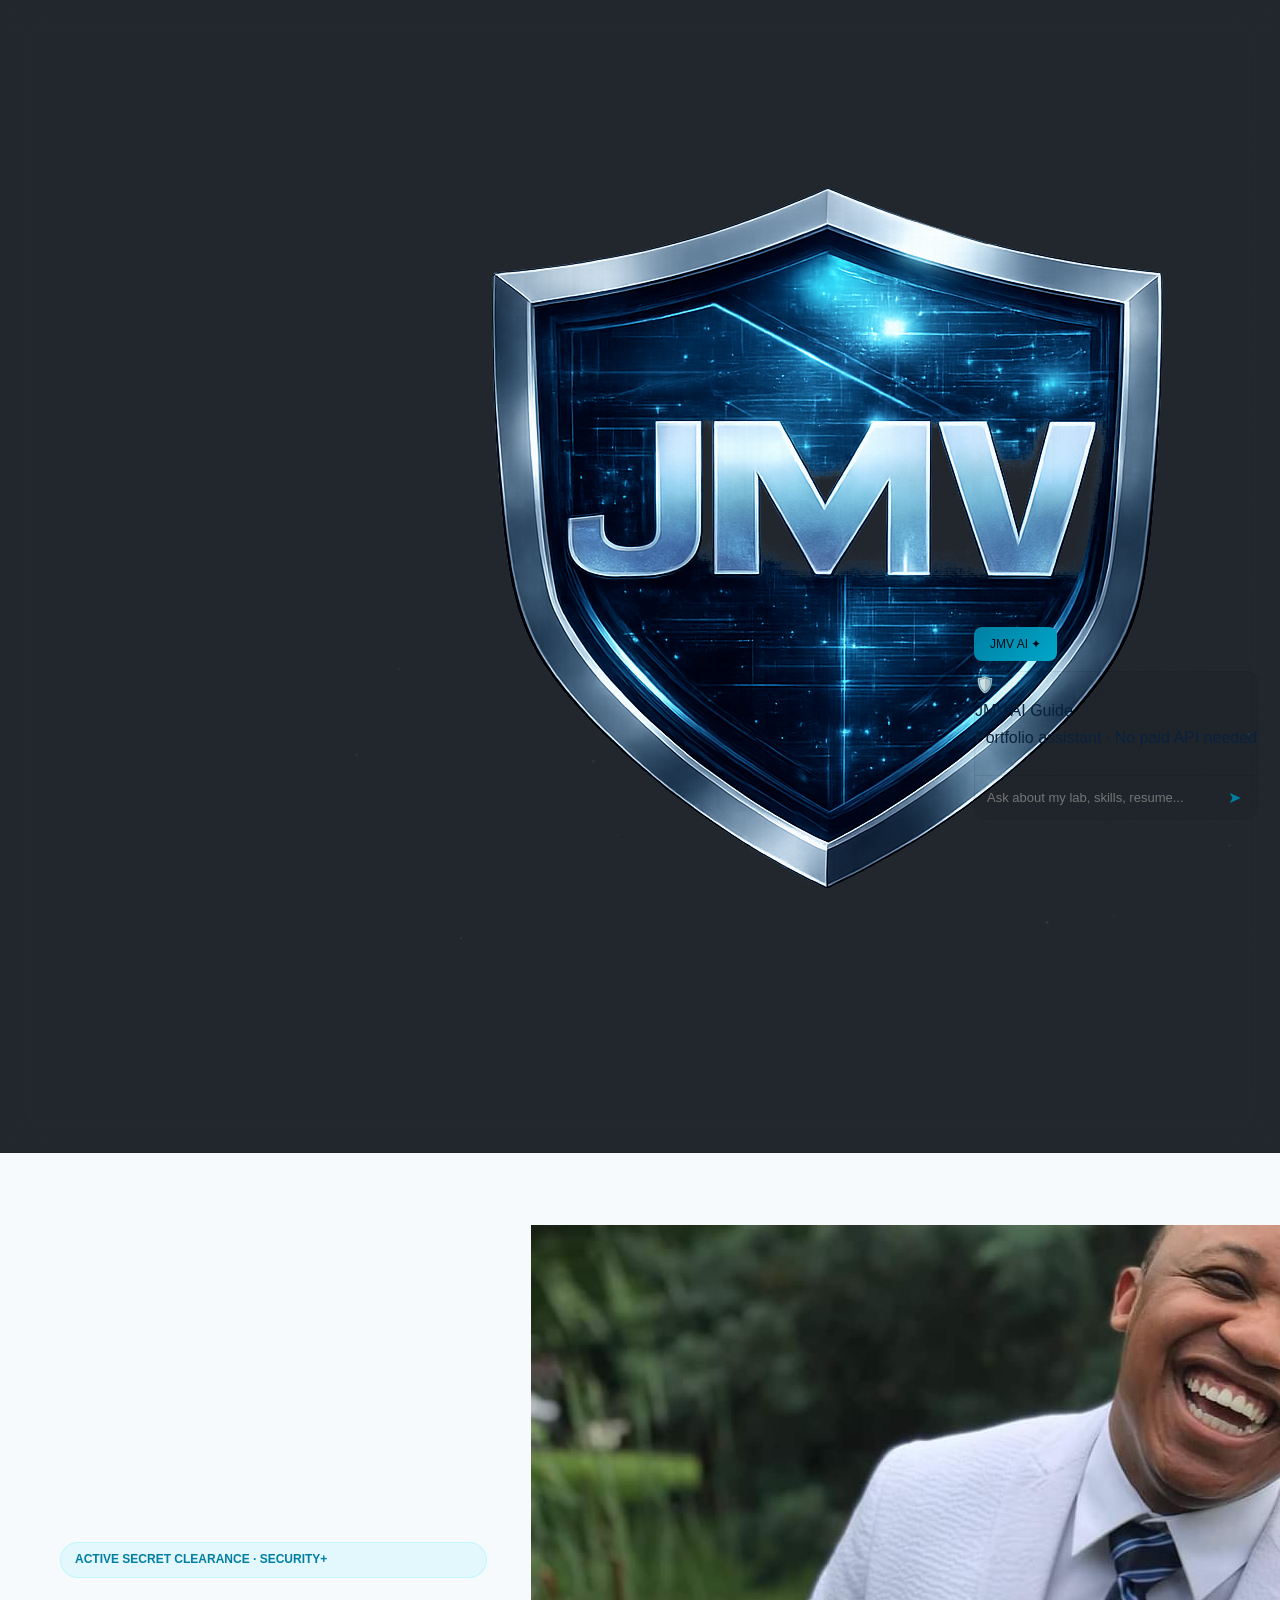
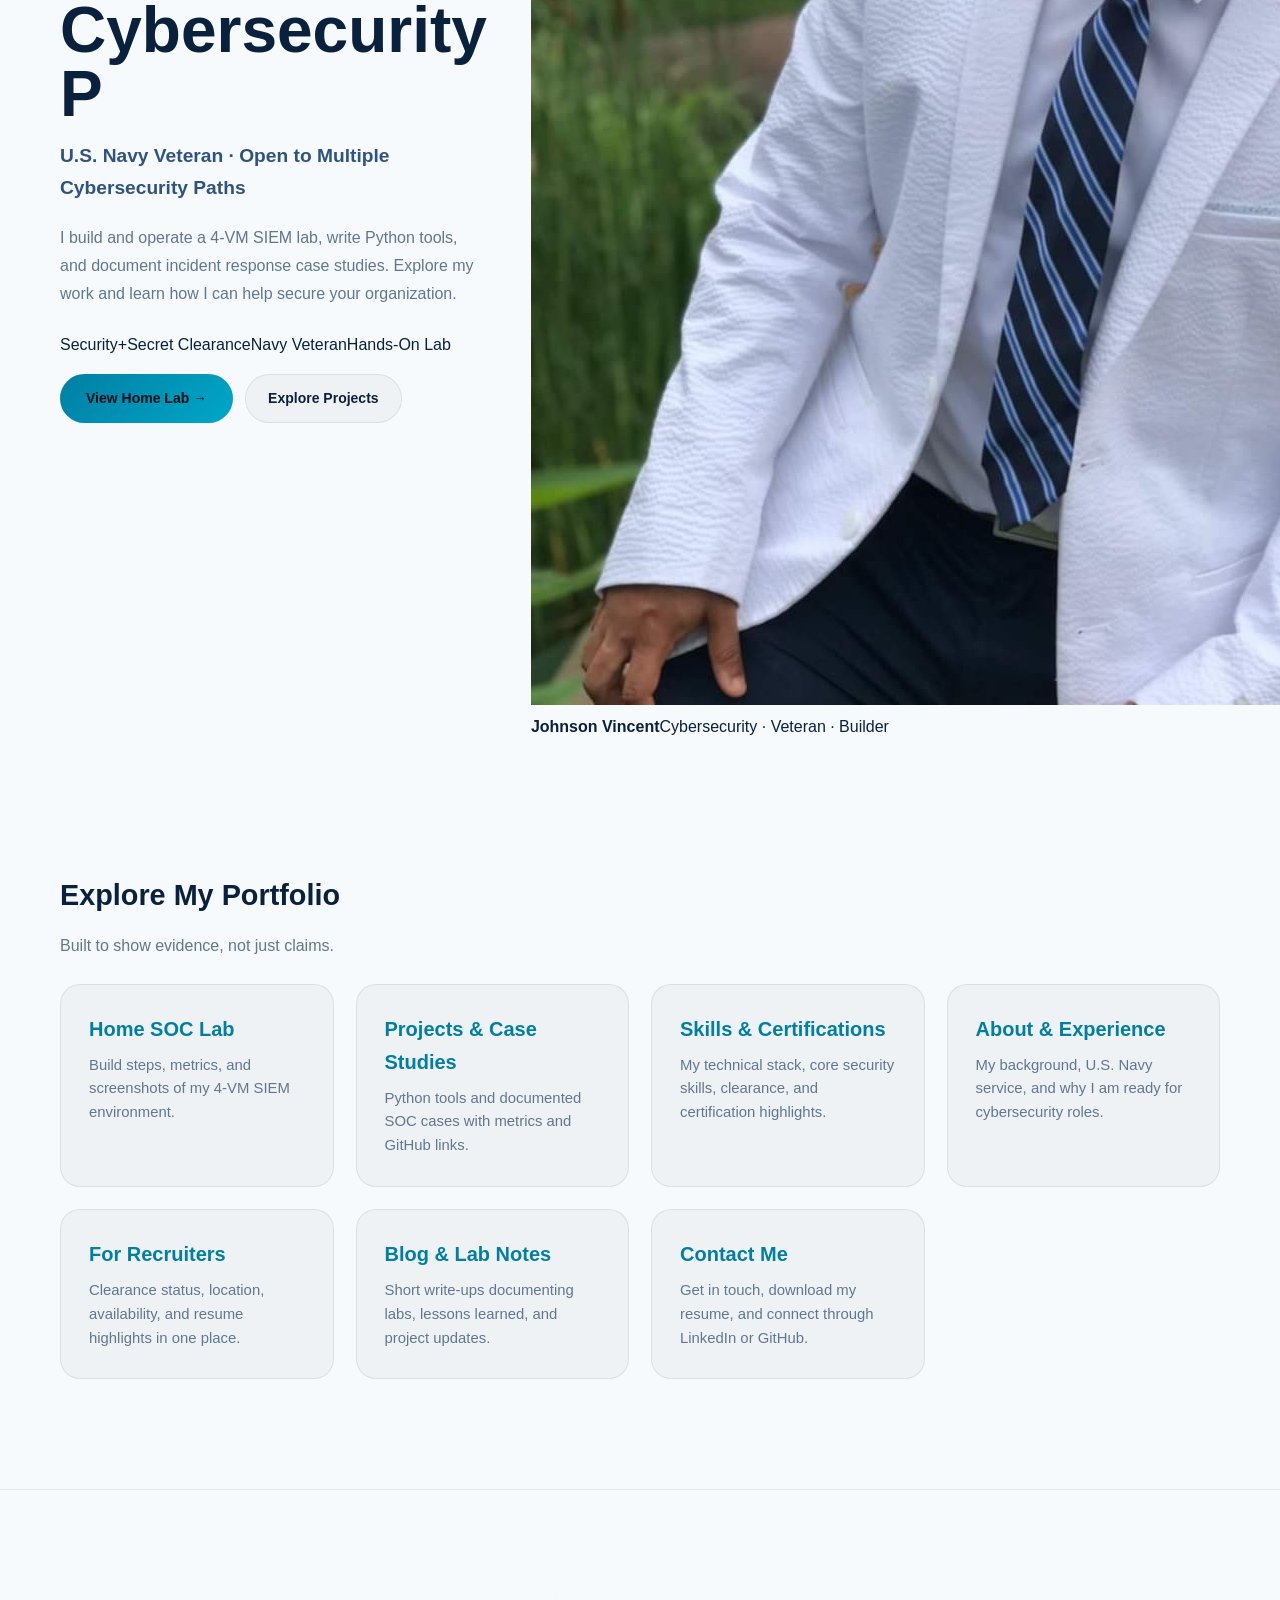
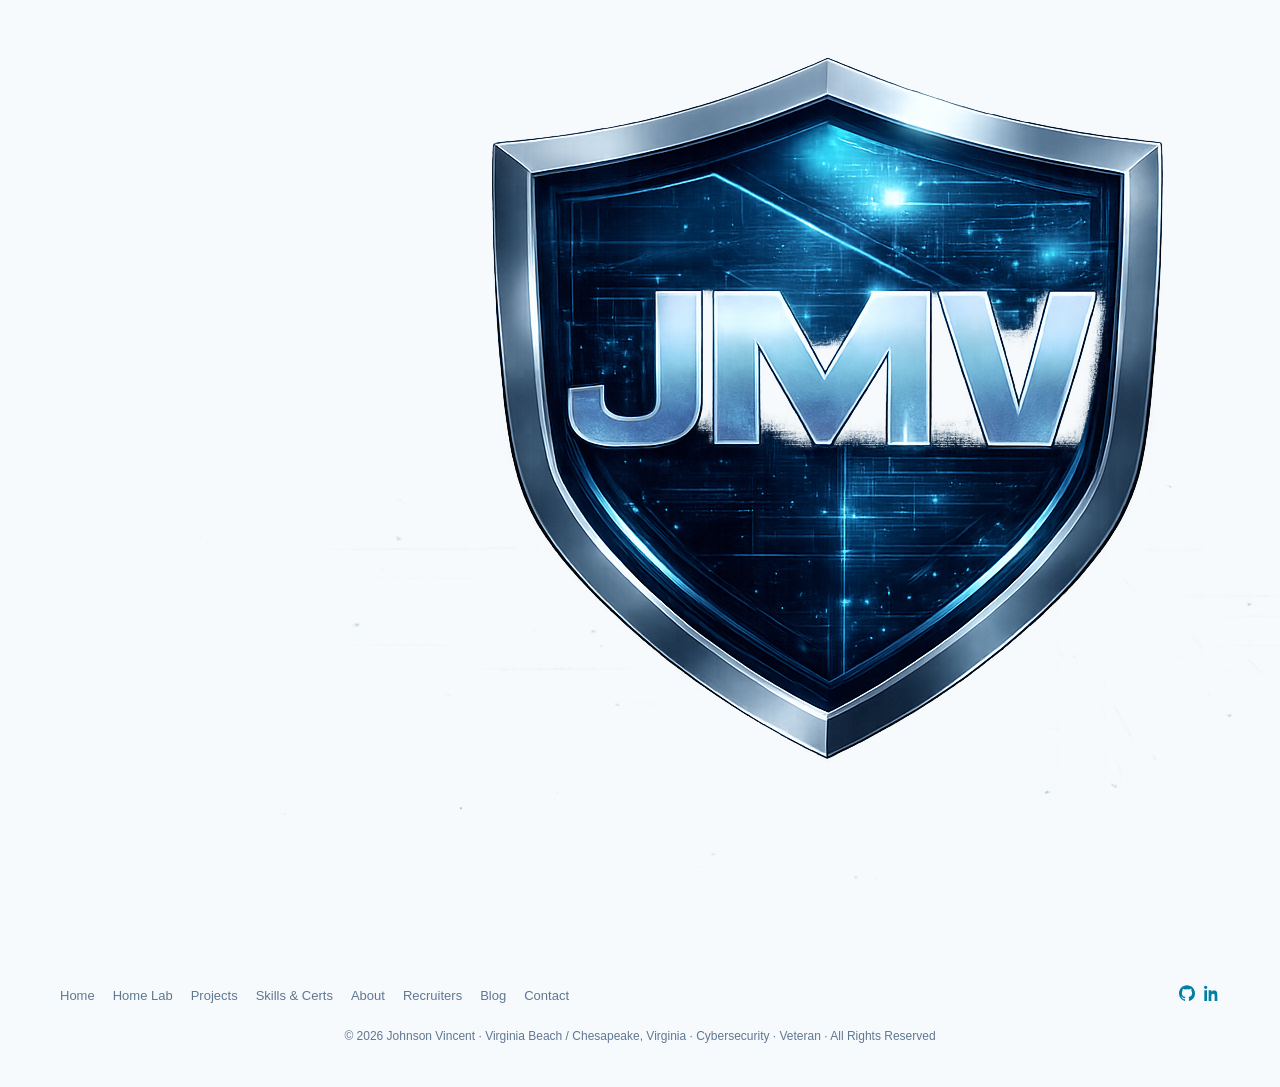
==== commit 570a7ffa: "Revise index.html for updated portfolio content Updated the HTML structure and content for the cyber" ====
--- a/index.html
+++ b/index.html
@@ -1,96 +1 @@
-<!DOCTYPE html>
-<html lang="en">
-<head>
-  <meta charset="UTF-8">
-  <meta name="viewport" content="width=device-width, initial-scale=1.0">
-  <title>Johnson Vincent | Cybersecurity Professional</title>
-  <meta name="description" content="U.S. Navy veteran and cybersecurity professional with active Secret clearance and hands-on SOC experience. Explore my work, projects, skills, and more.">
-  <link rel="stylesheet" href="assets/css/style.css">
-</head>
-<body>
-
-<header class="topbar">
-  <div class="wrap nav">
-    <div class="brand">
-      <div class="blogo"><img src="images/profile-photo.jpg" alt="" onerror="this.parentNode.textContent='JMV'"></div>
-      <div class="bname">Johnson Vincent<small>Cybersecurity Portfolio</small></div>
-    </div>
-    <button id="navToggle" class="nav-hamburger" aria-label="Toggle navigation">☰</button>
-    <nav id="mainNav" class="nlinks">
-      <a href="index.html" class="active">Home</a>
-      <a href="lab.html">Home Lab</a>
-      <a href="projects.html">Projects</a>
-      <a href="skills.html">Skills & Certs</a>
-      <a href="about.html">About</a>
-      <a href="recruiters.html">Recruiters</a>
-      <a href="blog.html">Blog</a>
-      <a href="contact.html">Contact</a>
-    </nav>
-    <button id="themeToggle" class="ibtn"><span id="themeIcon">🌙</span></button>
-  </div>
-</header>
-
-<section class="hero">
-  <div class="wrap hgrid">
-    <div>
-      <div class="eyebrow">Active Secret Clearance · Security+</div>
-      <h1><span id="typedText">Cybersecurity Professional</span></h1>
-      <div class="hrole">U.S. Navy Veteran · Incident Response & SOC</div>
-      <p class="hsub">I build and operate a 4‑VM SIEM lab, write Python tools, and document real incident response case studies. Explore my work and learn how I can help secure your organization.</p>
-      <div class="actions">
-        <a href="lab.html" class="btn btnp">View Home Lab →</a>
-        <a href="projects.html" class="btn btns">Explore Projects</a>
-      </div>
-    </div>
-    <div>
-      <img src="images/profile-photo.jpg" alt="Profile Avatar" class="hero-photo" />
-    </div>
-  </div>
-</section>
-
-<section class="features">
-  <div class="wrap">
-    <h2>Explore My Portfolio</h2>
-    <p class="hsub">Dive deeper into my work by exploring dedicated pages for my SOC lab, projects, skills, certifications, background, recruiter info, blog posts and contact.</p>
-    <div class="fgrid">
-      <a href="lab.html" class="fcard"><h3>Home SOC Lab</h3><p>Build steps, metrics and screenshots of my 4‑VM SIEM environment.</p></a>
-      <a href="projects.html" class="fcard"><h3>Projects & Case Studies</h3><p>Python tools and documented SOC cases with metrics and GitHub links.</p></a>
-      <a href="skills.html" class="fcard"><h3>Skills & Certifications</h3><p>My technical stack, progress indicators and certifications.</p></a>
-      <a href="about.html" class="fcard"><h3>About & Experience</h3><p>My background, U.S. Navy service and why I’m ready for your team.</p></a>
-      <a href="recruiters.html" class="fcard"><h3>For Recruiters</h3><p>Clearance status, location, availability and highlights.</p></a>
-      <a href="blog.html" class="fcard"><h3>Blog & Lab Notes</h3><p>Short posts documenting continuous learning.</p></a>
-      <a href="contact.html" class="fcard"><h3>Contact Me</h3><p>Get in touch, download my resume and connect via LinkedIn/GitHub.</p></a>
-    </div>
-  </div>
-</section>
-
-<footer>
-  <div class="wrap">
-    <div class="frow">
-      <div class="brand">
-        <div class="blogo"><img src="images/profile-photo.jpg" alt="" onerror="this.parentNode.textContent='JMV'"></div>
-        <div class="bname">Johnson Vincent<small>Cybersecurity Portfolio</small></div>
-      </div>
-      <nav class="flinks"><a href="index.html">Home</a><a href="lab.html">Home Lab</a><a href="projects.html">Projects</a><a href="skills.html">Skills</a><a href="about.html">About</a><a href="recruiters.html">Recruiters</a><a href="blog.html">Blog</a><a href="contact.html">Contact</a></nav>
-      <div class="socials">
-        <a href="https://github.com/johvin4014" target="_blank"><svg viewBox="0 0 24 24"><path d="M12 .5C5.37.5 0 5.87 0 12.5c0 5.3 3.44 9.8 8.2 11.38.6.1.82-.26.82-.58 0-.28-.01-1.04-.02-2.04-3.34.73-4.04-1.61-4.04-1.61-.55-1.38-1.33-1.75-1.33-1.75-1.09-.74.08-.73.08-.73 1.2.08 1.84 1.24 1.84 1.24 1.07 1.83 2.8 1.3 3.49.99.11-.78.42-1.31.76-1.61-2.66-.3-5.46-1.33-5.46-5.9 0-1.3.46-2.37 1.22-3.2-.12-.3-.53-1.52.12-3.17 0 0 1-.32 3.3 1.22A11.5 11.5 0 0 1 12 6.32c1.02 0 2.05.14 3.01.42 2.29-1.54 3.29-1.22 3.29-1.22.66 1.65.25 2.87.12 3.17.76.83 1.22 1.9 1.22 3.2 0 4.58-2.8 5.59-5.48 5.88.43.37.81 1.1.81 2.22 0 1.6-.01 2.88-.01 3.27 0 .32.22.69.83.57A12.02 12.02 0 0 0 24 12.5C24 5.87 18.63.5 12 .5Z"/></svg></a>
-        <a href="https://www.linkedin.com/in/johnson-vincent-cyber" target="_blank"><svg viewBox="0 0 24 24"><path d="M4.98 3.5C4.98 4.88 3.87 6 2.49 6A2.5 2.5 0 0 1 0 3.5C0 2.12 1.11 1 2.49 1a2.5 2.5 0 0 1 2.49 2.5ZM.5 8h4V24h-4V8Zm7 0h3.83v2.19h.05c.53-1.01 1.84-2.08 3.79-2.08 4.05 0 4.8 2.67 4.8 6.14V24h-4v-6.96c0-1.66-.03-3.79-2.31-3.79-2.31 0-2.66 1.8-2.66 3.67V24h-4V8Z"/></svg></a>
-      </div>
-    </div>
-    <div class="fcopy">© 2026 Johnson Vincent · Chesapeake, Virginia · Cybersecurity · Veteran · All Rights Reserved</div>
-  </div>
-</footer>
-
-<div id="chat-widget">
-  <button id="chatToggle">Ask My AI →</button>
-  <div id="chatWindow">
-    <div id="chatMessages"></div>
-    <div class="chat-input-row"><input id="chatInput" type="text" placeholder="Ask a question..."><button id="chatSend">&nbsp;&nbsp;➤&nbsp;&nbsp;</button></div>
-  </div>
-</div>
-
-<script src="assets/js/theme.js"></script>
-<script src="assets/js/typewriter.js"></script>
-<script src="assets/js/ai.js"></script>
-</body>
-</html>
+<!DOCTYPE html><html lang="en"><head><meta charset="UTF-8"><meta name="viewport" content="width=device-width, initial-scale=1.0"><title>Johnson Vincent | Cybersecurity Professional</title><meta name="description" content="Johnson Vincent cybersecurity portfolio: Navy veteran, Security+, Secret Clearance, hands-on labs and security projects."><link rel="stylesheet" href="assets/css/style.css"></head><body><header class="topbar"><div class="wrap nav"><a class="brand" href="index.html"><div class="brand-logo"><img src="images/jmv-logo.png" alt="JMV logo" onerror="this.style.display='none';this.parentNode.textContent='JMV'"></div><div class="bname">Johnson Vincent<small>Cybersecurity Portfolio</small></div></a><button id="navToggle" class="nav-hamburger" aria-label="Toggle navigation">☰</button><nav id="mainNav" class="nlinks"><a href="index.html" class="active">Home</a><a href="lab.html">Home Lab</a><a href="projects.html">Projects</a><a href="skills.html">Skills & Certs</a><a href="about.html">About</a><a href="recruiters.html">Recruiters</a><a href="blog.html">Blog</a><a href="contact.html">Contact</a></nav><div class="nav-actions"><button id="themeToggle" class="ibtn" aria-label="Toggle theme"><span id="themeIcon">🌙</span></button><div class="profile-chip"><img src="images/profile-photo.jpg" alt="Johnson Vincent" onerror="this.style.display='none';this.parentNode.textContent='JV'"></div></div></div></header><main><section class="hero"><div class="wrap hgrid"><div><div class="eyebrow">Active Secret Clearance · Security+</div><h1><span id="typedText">Cybersecurity Professional</span></h1><div class="hrole">U.S. Navy Veteran · Open to Multiple Cybersecurity Paths</div><p class="hsub">I build and operate a 4-VM SIEM lab, write Python tools, and document incident response case studies. Explore my work and learn how I can help secure your organization.</p><div class="statline"><span class="pill">Security+</span><span class="pill">Secret Clearance</span><span class="pill">Navy Veteran</span><span class="pill">Hands-On Lab</span></div><div class="actions"><a href="lab.html" class="btn btnp">View Home Lab →</a><a href="projects.html" class="btn btns">Explore Projects</a></div></div><div class="hero-card"><img src="images/profile-photo.jpg" alt="Johnson Vincent" class="hero-profile"><div class="image-badge"><strong>Johnson Vincent</strong>Cybersecurity · Veteran · Builder</div></div></div></section><section class="features"><div class="wrap"><div class="section-head"><h2>Explore My Portfolio</h2><p class="hsub">Built to show evidence, not just claims.</p></div><div class="fgrid"><a class="fcard" href="lab.html"><h3>Home SOC Lab</h3><p>Build steps, metrics, and screenshots of my 4-VM SIEM environment.</p></a><a class="fcard" href="projects.html"><h3>Projects & Case Studies</h3><p>Python tools and documented SOC cases with metrics and GitHub links.</p></a><a class="fcard" href="skills.html"><h3>Skills & Certifications</h3><p>My technical stack, core security skills, clearance, and certification highlights.</p></a><a class="fcard" href="about.html"><h3>About & Experience</h3><p>My background, U.S. Navy service, and why I am ready for cybersecurity roles.</p></a><a class="fcard" href="recruiters.html"><h3>For Recruiters</h3><p>Clearance status, location, availability, and resume highlights in one place.</p></a><a class="fcard" href="blog.html"><h3>Blog & Lab Notes</h3><p>Short write-ups documenting labs, lessons learned, and project updates.</p></a><a class="fcard" href="contact.html"><h3>Contact Me</h3><p>Get in touch, download my resume, and connect through LinkedIn or GitHub.</p></a></div></div></section></main><footer><div class="wrap"><div class="frow"><a class="brand" href="index.html"><div class="brand-logo"><img src="images/jmv-logo.png" alt="JMV logo" onerror="this.style.display='none';this.parentNode.textContent='JMV'"></div><div class="bname">Johnson Vincent<small>Cybersecurity Portfolio</small></div></a><nav class="flinks"><a href="index.html">Home</a><a href="lab.html">Home Lab</a><a href="projects.html">Projects</a><a href="skills.html">Skills & Certs</a><a href="about.html">About</a><a href="recruiters.html">Recruiters</a><a href="blog.html">Blog</a><a href="contact.html">Contact</a></nav><div class="socials"><a href="https://github.com/johvin4014" target="_blank" aria-label="GitHub"><svg viewBox="0 0 24 24"><path d="M12 .5C5.37.5 0 5.87 0 12.5c0 5.3 3.44 9.8 8.2 11.38.6.1.82-.26.82-.58 0-.28-.01-1.04-.02-2.04-3.34.73-4.04-1.61-4.04-1.61-.55-1.38-1.33-1.75-1.33-1.75-1.09-.74.08-.73.08-.73 1.2.08 1.84 1.24 1.84 1.24 1.07 1.83 2.8 1.3 3.49.99.11-.78.42-1.31.76-1.61-2.66-.3-5.46-1.33-5.46-5.9 0-1.3.46-2.37 1.22-3.2-.12-.3-.53-1.52.12-3.17 0 0 1-.32 3.3 1.22A11.5 11.5 0 0 1 12 6.32c1.02 0 2.05.14 3.01.42 2.29-1.54 3.29-1.22 3.29-1.22.66 1.65.25 2.87.12 3.17.76.83 1.22 1.9 1.22 3.2 0 4.58-2.8 5.59-5.48 5.88.43.37.81 1.1.81 2.22 0 1.6-.01 2.88-.01 3.27 0 .32.22.69.83.57A12.02 12.02 0 0 0 24 12.5C24 5.87 18.63.5 12 .5Z"/></svg></a><a href="https://www.linkedin.com/in/johnson-vincent-cyber" target="_blank" aria-label="LinkedIn"><svg viewBox="0 0 24 24"><path d="M4.98 3.5C4.98 4.88 3.87 6 2.49 6A2.5 2.5 0 0 1 0 3.5C0 2.12 1.11 1 2.49 1a2.5 2.5 0 0 1 2.49 2.5ZM.5 8h4V24h-4V8Zm7 0h3.83v2.19h.05c.53-1.01 1.84-2.08 3.79-2.08 4.05 0 4.8 2.67 4.8 6.14V24h-4v-6.96c0-1.66-.03-3.79-2.31-3.79-2.31 0-2.66 1.8-2.66 3.67V24h-4V8Z"/></svg></a></div></div><div class="fcopy">© 2026 Johnson Vincent · Virginia Beach / Chesapeake, Virginia · Cybersecurity · Veteran · All Rights Reserved</div></div></footer><div id="chat-widget"><button id="chatToggle">JMV AI ✦</button><div id="chatWindow"><div id="chatHeader"><div class="ai-logo">🛡️</div><div><div class="ai-title">JMV AI Guide</div><div class="ai-sub">Portfolio assistant · No paid API needed</div></div></div><div id="chatMessages"></div><div class="chat-input-row"><input id="chatInput" type="text" placeholder="Ask about my lab, skills, resume..."><button id="chatSend">➤</button></div></div></div><script src="assets/js/theme.js"></script><script src="assets/js/typewriter.js"></script><script src="assets/js/ai.js"></script></body></html>
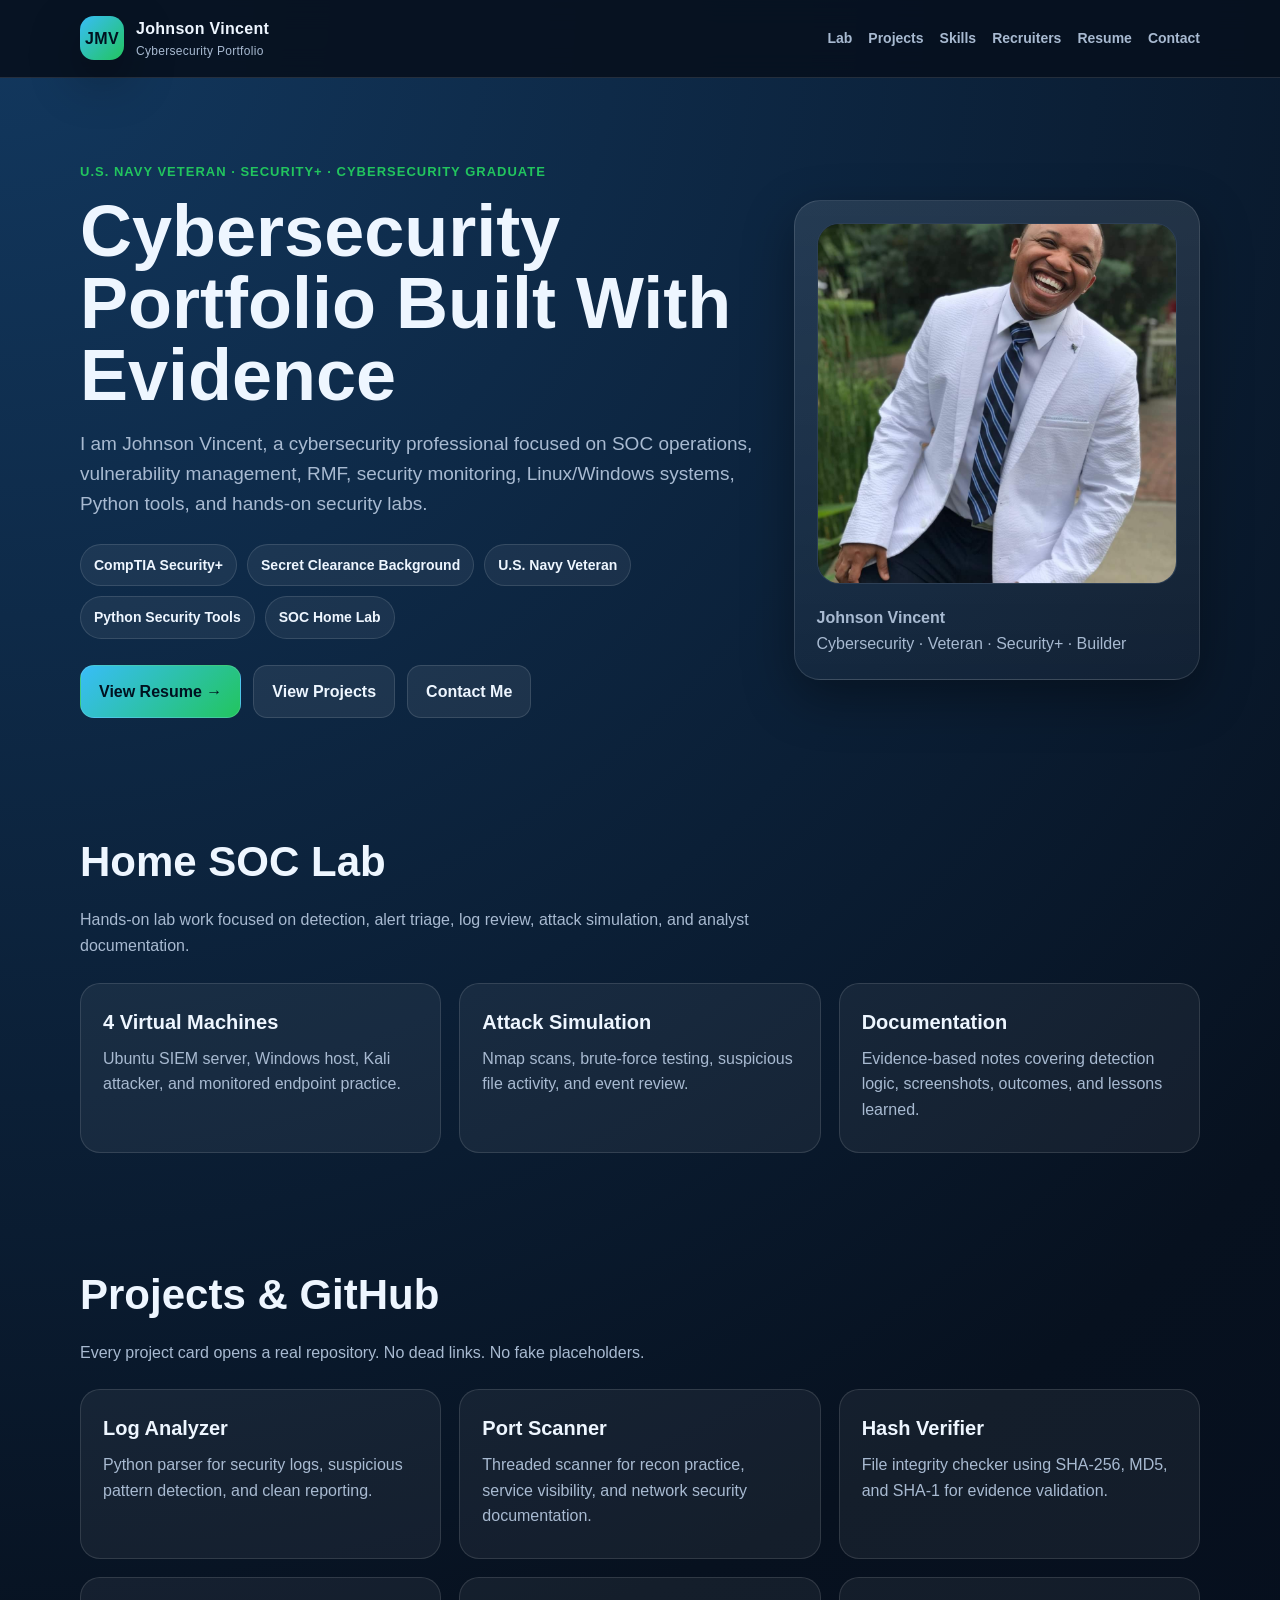
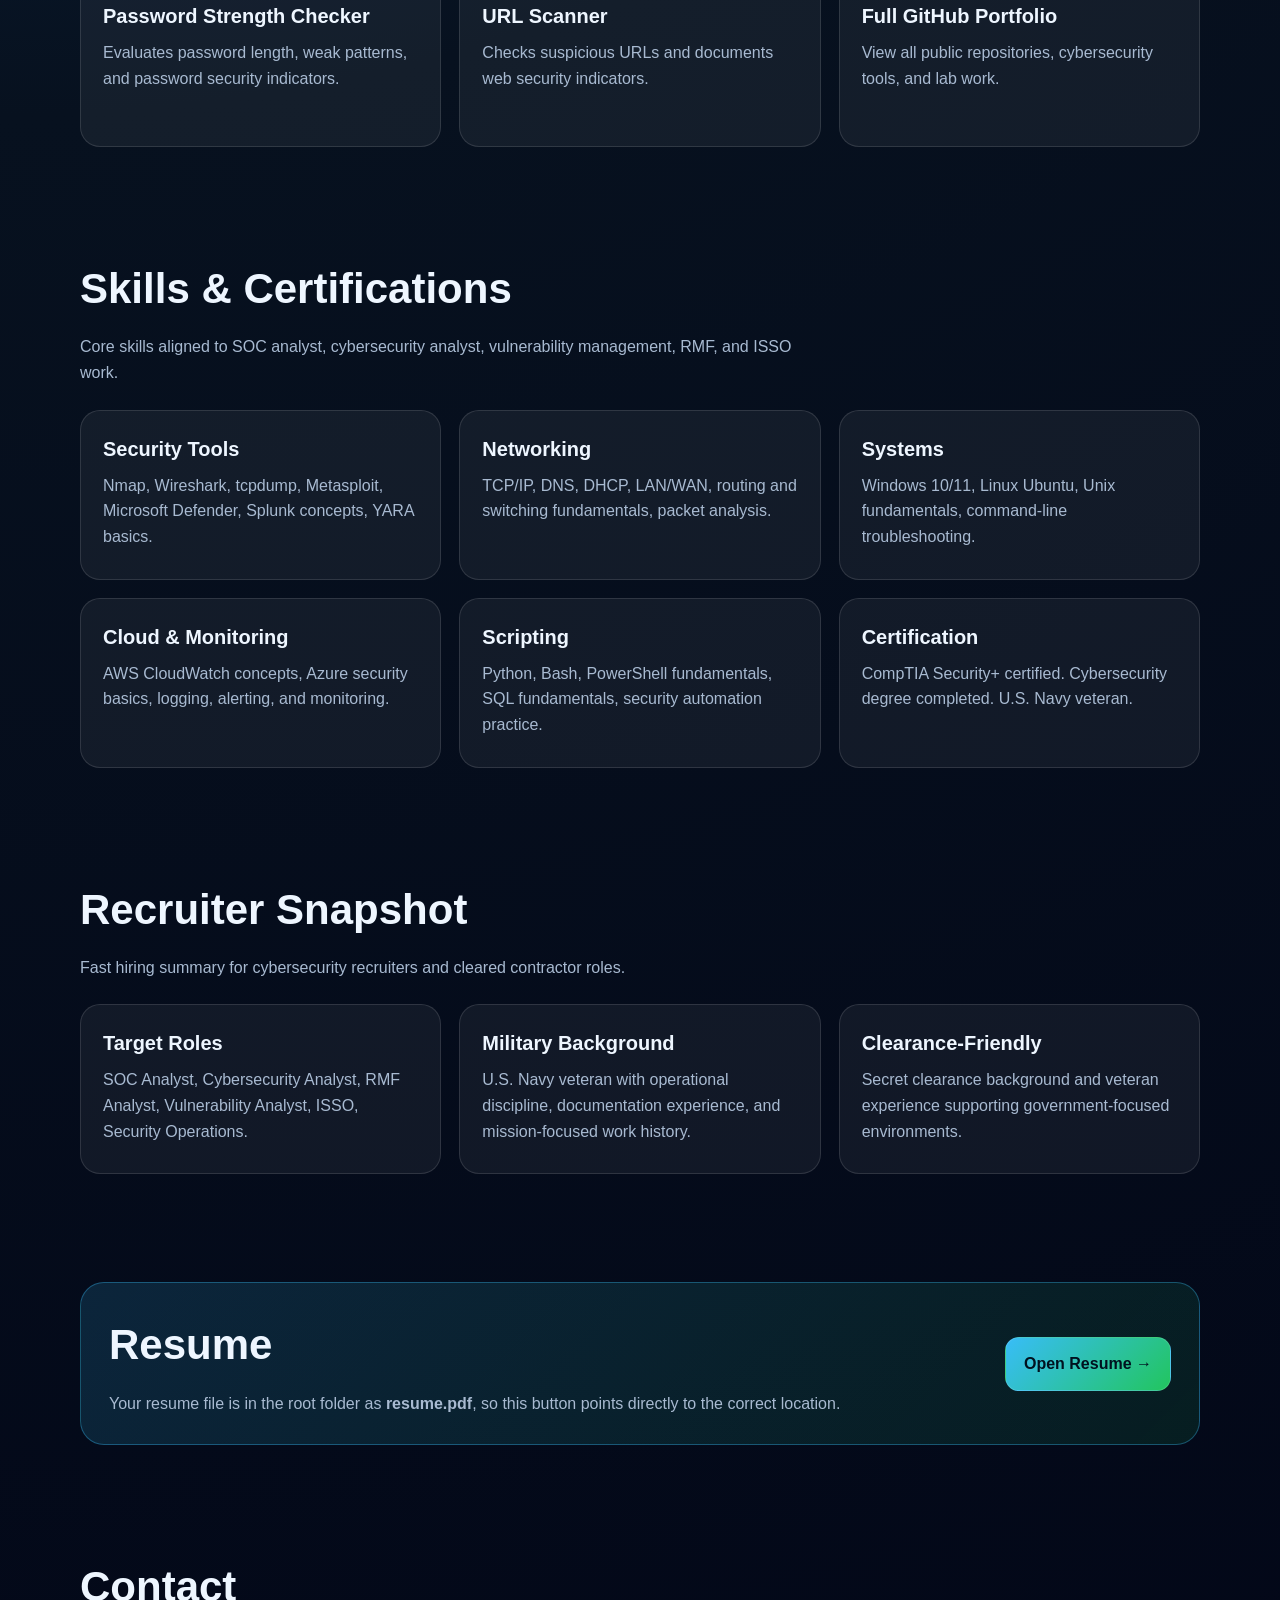
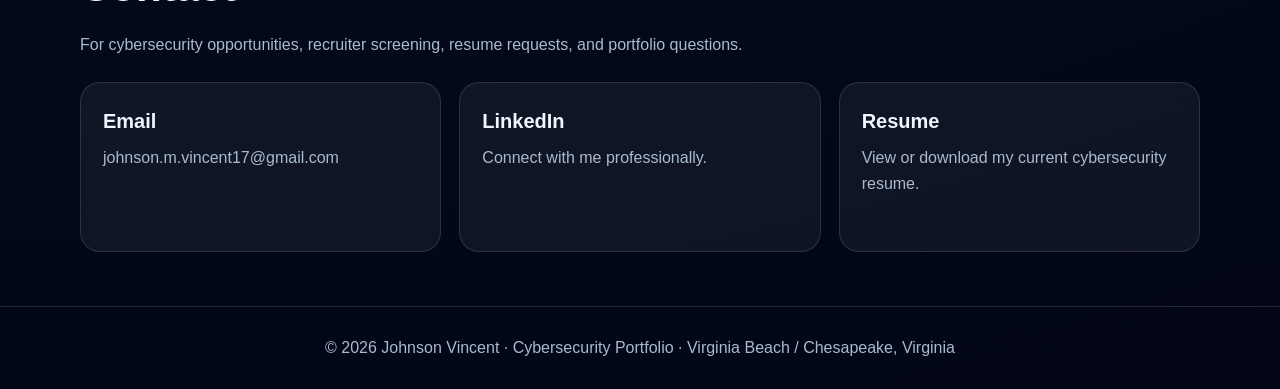
==== commit b8ddca41: "Update index.html" ====
--- a/index.html
+++ b/index.html
@@ -1 +1,486 @@
-<!DOCTYPE html><html lang="en"><head><meta charset="UTF-8"><meta name="viewport" content="width=device-width, initial-scale=1.0"><title>Johnson Vincent | Cybersecurity Professional</title><meta name="description" content="Johnson Vincent cybersecurity portfolio: Navy veteran, Security+, Secret Clearance, hands-on labs and security projects."><link rel="stylesheet" href="assets/css/style.css"></head><body><header class="topbar"><div class="wrap nav"><a class="brand" href="index.html"><div class="brand-logo"><img src="images/jmv-logo.png" alt="JMV logo" onerror="this.style.display='none';this.parentNode.textContent='JMV'"></div><div class="bname">Johnson Vincent<small>Cybersecurity Portfolio</small></div></a><button id="navToggle" class="nav-hamburger" aria-label="Toggle navigation">☰</button><nav id="mainNav" class="nlinks"><a href="index.html" class="active">Home</a><a href="lab.html">Home Lab</a><a href="projects.html">Projects</a><a href="skills.html">Skills & Certs</a><a href="about.html">About</a><a href="recruiters.html">Recruiters</a><a href="blog.html">Blog</a><a href="contact.html">Contact</a></nav><div class="nav-actions"><button id="themeToggle" class="ibtn" aria-label="Toggle theme"><span id="themeIcon">🌙</span></button><div class="profile-chip"><img src="images/profile-photo.jpg" alt="Johnson Vincent" onerror="this.style.display='none';this.parentNode.textContent='JV'"></div></div></div></header><main><section class="hero"><div class="wrap hgrid"><div><div class="eyebrow">Active Secret Clearance · Security+</div><h1><span id="typedText">Cybersecurity Professional</span></h1><div class="hrole">U.S. Navy Veteran · Open to Multiple Cybersecurity Paths</div><p class="hsub">I build and operate a 4-VM SIEM lab, write Python tools, and document incident response case studies. Explore my work and learn how I can help secure your organization.</p><div class="statline"><span class="pill">Security+</span><span class="pill">Secret Clearance</span><span class="pill">Navy Veteran</span><span class="pill">Hands-On Lab</span></div><div class="actions"><a href="lab.html" class="btn btnp">View Home Lab →</a><a href="projects.html" class="btn btns">Explore Projects</a></div></div><div class="hero-card"><img src="images/profile-photo.jpg" alt="Johnson Vincent" class="hero-profile"><div class="image-badge"><strong>Johnson Vincent</strong>Cybersecurity · Veteran · Builder</div></div></div></section><section class="features"><div class="wrap"><div class="section-head"><h2>Explore My Portfolio</h2><p class="hsub">Built to show evidence, not just claims.</p></div><div class="fgrid"><a class="fcard" href="lab.html"><h3>Home SOC Lab</h3><p>Build steps, metrics, and screenshots of my 4-VM SIEM environment.</p></a><a class="fcard" href="projects.html"><h3>Projects & Case Studies</h3><p>Python tools and documented SOC cases with metrics and GitHub links.</p></a><a class="fcard" href="skills.html"><h3>Skills & Certifications</h3><p>My technical stack, core security skills, clearance, and certification highlights.</p></a><a class="fcard" href="about.html"><h3>About & Experience</h3><p>My background, U.S. Navy service, and why I am ready for cybersecurity roles.</p></a><a class="fcard" href="recruiters.html"><h3>For Recruiters</h3><p>Clearance status, location, availability, and resume highlights in one place.</p></a><a class="fcard" href="blog.html"><h3>Blog & Lab Notes</h3><p>Short write-ups documenting labs, lessons learned, and project updates.</p></a><a class="fcard" href="contact.html"><h3>Contact Me</h3><p>Get in touch, download my resume, and connect through LinkedIn or GitHub.</p></a></div></div></section></main><footer><div class="wrap"><div class="frow"><a class="brand" href="index.html"><div class="brand-logo"><img src="images/jmv-logo.png" alt="JMV logo" onerror="this.style.display='none';this.parentNode.textContent='JMV'"></div><div class="bname">Johnson Vincent<small>Cybersecurity Portfolio</small></div></a><nav class="flinks"><a href="index.html">Home</a><a href="lab.html">Home Lab</a><a href="projects.html">Projects</a><a href="skills.html">Skills & Certs</a><a href="about.html">About</a><a href="recruiters.html">Recruiters</a><a href="blog.html">Blog</a><a href="contact.html">Contact</a></nav><div class="socials"><a href="https://github.com/johvin4014" target="_blank" aria-label="GitHub"><svg viewBox="0 0 24 24"><path d="M12 .5C5.37.5 0 5.87 0 12.5c0 5.3 3.44 9.8 8.2 11.38.6.1.82-.26.82-.58 0-.28-.01-1.04-.02-2.04-3.34.73-4.04-1.61-4.04-1.61-.55-1.38-1.33-1.75-1.33-1.75-1.09-.74.08-.73.08-.73 1.2.08 1.84 1.24 1.84 1.24 1.07 1.83 2.8 1.3 3.49.99.11-.78.42-1.31.76-1.61-2.66-.3-5.46-1.33-5.46-5.9 0-1.3.46-2.37 1.22-3.2-.12-.3-.53-1.52.12-3.17 0 0 1-.32 3.3 1.22A11.5 11.5 0 0 1 12 6.32c1.02 0 2.05.14 3.01.42 2.29-1.54 3.29-1.22 3.29-1.22.66 1.65.25 2.87.12 3.17.76.83 1.22 1.9 1.22 3.2 0 4.58-2.8 5.59-5.48 5.88.43.37.81 1.1.81 2.22 0 1.6-.01 2.88-.01 3.27 0 .32.22.69.83.57A12.02 12.02 0 0 0 24 12.5C24 5.87 18.63.5 12 .5Z"/></svg></a><a href="https://www.linkedin.com/in/johnson-vincent-cyber" target="_blank" aria-label="LinkedIn"><svg viewBox="0 0 24 24"><path d="M4.98 3.5C4.98 4.88 3.87 6 2.49 6A2.5 2.5 0 0 1 0 3.5C0 2.12 1.11 1 2.49 1a2.5 2.5 0 0 1 2.49 2.5ZM.5 8h4V24h-4V8Zm7 0h3.83v2.19h.05c.53-1.01 1.84-2.08 3.79-2.08 4.05 0 4.8 2.67 4.8 6.14V24h-4v-6.96c0-1.66-.03-3.79-2.31-3.79-2.31 0-2.66 1.8-2.66 3.67V24h-4V8Z"/></svg></a></div></div><div class="fcopy">© 2026 Johnson Vincent · Virginia Beach / Chesapeake, Virginia · Cybersecurity · Veteran · All Rights Reserved</div></div></footer><div id="chat-widget"><button id="chatToggle">JMV AI ✦</button><div id="chatWindow"><div id="chatHeader"><div class="ai-logo">🛡️</div><div><div class="ai-title">JMV AI Guide</div><div class="ai-sub">Portfolio assistant · No paid API needed</div></div></div><div id="chatMessages"></div><div class="chat-input-row"><input id="chatInput" type="text" placeholder="Ask about my lab, skills, resume..."><button id="chatSend">➤</button></div></div></div><script src="assets/js/theme.js"></script><script src="assets/js/typewriter.js"></script><script src="assets/js/ai.js"></script></body></html>
+<!DOCTYPE html>
+<html lang="en">
+<head>
+  <meta charset="UTF-8" />
+  <meta name="viewport" content="width=device-width, initial-scale=1.0" />
+  <title>Johnson Vincent | Cybersecurity Portfolio</title>
+  <meta name="description" content="Johnson Vincent cybersecurity portfolio: U.S. Navy Veteran, Security+, Secret clearance background, SOC lab, Python tools, and cybersecurity projects." />
+
+  <style>
+    :root {
+      --bg: #07111f;
+      --panel: #0d1b2f;
+      --panel2: #10243d;
+      --text: #eef6ff;
+      --muted: #a8bad1;
+      --brand: #38bdf8;
+      --brand2: #22c55e;
+      --line: rgba(255,255,255,.12);
+      --shadow: 0 18px 50px rgba(0,0,0,.35);
+    }
+
+    * {
+      box-sizing: border-box;
+      margin: 0;
+      padding: 0;
+    }
+
+    html {
+      scroll-behavior: smooth;
+    }
+
+    body {
+      font-family: Arial, Helvetica, sans-serif;
+      background: radial-gradient(circle at top left, #12385f 0%, var(--bg) 45%, #020617 100%);
+      color: var(--text);
+      line-height: 1.6;
+    }
+
+    a {
+      color: inherit;
+      text-decoration: none;
+    }
+
+    .wrap {
+      width: min(1120px, 92%);
+      margin: auto;
+    }
+
+    header {
+      position: sticky;
+      top: 0;
+      z-index: 10;
+      background: rgba(7,17,31,.92);
+      backdrop-filter: blur(14px);
+      border-bottom: 1px solid var(--line);
+    }
+
+    .nav {
+      display: flex;
+      align-items: center;
+      justify-content: space-between;
+      padding: 16px 0;
+      gap: 20px;
+    }
+
+    .brand {
+      display: flex;
+      align-items: center;
+      gap: 12px;
+      font-weight: 800;
+      letter-spacing: .3px;
+    }
+
+    .logo {
+      width: 44px;
+      height: 44px;
+      border-radius: 14px;
+      background: linear-gradient(135deg, var(--brand), var(--brand2));
+      display: grid;
+      place-items: center;
+      color: #00111f;
+      font-weight: 900;
+      box-shadow: var(--shadow);
+    }
+
+    .brand small {
+      display: block;
+      color: var(--muted);
+      font-weight: 500;
+      font-size: 12px;
+    }
+
+    nav {
+      display: flex;
+      gap: 16px;
+      flex-wrap: wrap;
+      justify-content: flex-end;
+    }
+
+    nav a {
+      color: var(--muted);
+      font-weight: 700;
+      font-size: 14px;
+    }
+
+    nav a:hover {
+      color: var(--brand);
+    }
+
+    .hero {
+      padding: 84px 0 56px;
+    }
+
+    .hero-grid {
+      display: grid;
+      grid-template-columns: 1.25fr .75fr;
+      gap: 36px;
+      align-items: center;
+    }
+
+    .eyebrow {
+      color: var(--brand2);
+      font-weight: 800;
+      text-transform: uppercase;
+      letter-spacing: 1px;
+      font-size: 13px;
+      margin-bottom: 12px;
+    }
+
+    h1 {
+      font-size: clamp(38px, 7vw, 72px);
+      line-height: 1;
+      margin-bottom: 18px;
+    }
+
+    h2 {
+      font-size: clamp(26px, 4vw, 42px);
+      margin-bottom: 12px;
+    }
+
+    h3 {
+      font-size: 20px;
+      margin-bottom: 8px;
+    }
+
+    .lead {
+      color: var(--muted);
+      font-size: 19px;
+      max-width: 760px;
+      margin-bottom: 24px;
+    }
+
+    .pills {
+      display: flex;
+      flex-wrap: wrap;
+      gap: 10px;
+      margin: 24px 0;
+    }
+
+    .pill {
+      border: 1px solid var(--line);
+      background: rgba(255,255,255,.06);
+      color: var(--text);
+      padding: 9px 13px;
+      border-radius: 999px;
+      font-size: 14px;
+      font-weight: 700;
+    }
+
+    .actions {
+      display: flex;
+      flex-wrap: wrap;
+      gap: 12px;
+      margin-top: 26px;
+    }
+
+    .btn {
+      display: inline-flex;
+      align-items: center;
+      justify-content: center;
+      padding: 13px 18px;
+      border-radius: 14px;
+      font-weight: 900;
+      border: 1px solid var(--line);
+    }
+
+    .btn-primary {
+      background: linear-gradient(135deg, var(--brand), var(--brand2));
+      color: #00111f;
+    }
+
+    .btn-secondary {
+      background: rgba(255,255,255,.07);
+      color: var(--text);
+    }
+
+    .profile-card {
+      background: linear-gradient(180deg, rgba(255,255,255,.1), rgba(255,255,255,.04));
+      border: 1px solid var(--line);
+      border-radius: 26px;
+      padding: 22px;
+      box-shadow: var(--shadow);
+    }
+
+    .profile-img {
+      width: 100%;
+      aspect-ratio: 1 / 1;
+      object-fit: cover;
+      border-radius: 22px;
+      background: var(--panel2);
+      border: 1px solid var(--line);
+    }
+
+    .profile-card p {
+      color: var(--muted);
+      margin-top: 14px;
+    }
+
+    section {
+      padding: 54px 0;
+    }
+
+    .section-head {
+      margin-bottom: 24px;
+    }
+
+    .section-head p {
+      color: var(--muted);
+      max-width: 720px;
+    }
+
+    .grid {
+      display: grid;
+      grid-template-columns: repeat(3, 1fr);
+      gap: 18px;
+    }
+
+    .card {
+      background: rgba(255,255,255,.055);
+      border: 1px solid var(--line);
+      border-radius: 20px;
+      padding: 22px;
+      min-height: 170px;
+      transition: transform .2s ease, border-color .2s ease, background .2s ease;
+    }
+
+    .card:hover {
+      transform: translateY(-4px);
+      border-color: rgba(56,189,248,.6);
+      background: rgba(56,189,248,.08);
+    }
+
+    .card p {
+      color: var(--muted);
+    }
+
+    .resume-box {
+      background: linear-gradient(135deg, rgba(56,189,248,.15), rgba(34,197,94,.11));
+      border: 1px solid rgba(56,189,248,.35);
+      border-radius: 24px;
+      padding: 28px;
+      display: flex;
+      align-items: center;
+      justify-content: space-between;
+      gap: 20px;
+      flex-wrap: wrap;
+    }
+
+    .resume-box p {
+      color: var(--muted);
+      max-width: 740px;
+    }
+
+    footer {
+      border-top: 1px solid var(--line);
+      padding: 28px 0;
+      color: var(--muted);
+      text-align: center;
+    }
+
+    @media (max-width: 850px) {
+      .hero-grid {
+        grid-template-columns: 1fr;
+      }
+
+      .grid {
+        grid-template-columns: 1fr;
+      }
+
+      nav {
+        display: none;
+      }
+    }
+  </style>
+</head>
+
+<body>
+  <header>
+    <div class="wrap nav">
+      <a class="brand" href="#top">
+        <div class="logo">JMV</div>
+        <div>
+          Johnson Vincent
+          <small>Cybersecurity Portfolio</small>
+        </div>
+      </a>
+
+      <nav>
+        <a href="#lab">Lab</a>
+        <a href="#projects">Projects</a>
+        <a href="#skills">Skills</a>
+        <a href="#recruiters">Recruiters</a>
+        <a href="resume.pdf" target="_blank" rel="noopener noreferrer">Resume</a>
+        <a href="#contact">Contact</a>
+      </nav>
+    </div>
+  </header>
+
+  <main id="top">
+    <section class="hero">
+      <div class="wrap hero-grid">
+        <div>
+          <div class="eyebrow">U.S. Navy Veteran · Security+ · Cybersecurity Graduate</div>
+          <h1>Cybersecurity Portfolio Built With Evidence</h1>
+          <p class="lead">
+            I am Johnson Vincent, a cybersecurity professional focused on SOC operations, vulnerability management,
+            RMF, security monitoring, Linux/Windows systems, Python tools, and hands-on security labs.
+          </p>
+
+          <div class="pills">
+            <span class="pill">CompTIA Security+</span>
+            <span class="pill">Secret Clearance Background</span>
+            <span class="pill">U.S. Navy Veteran</span>
+            <span class="pill">Python Security Tools</span>
+            <span class="pill">SOC Home Lab</span>
+          </div>
+
+          <div class="actions">
+            <a class="btn btn-primary" href="resume.pdf" target="_blank" rel="noopener noreferrer">View Resume →</a>
+            <a class="btn btn-secondary" href="#projects">View Projects</a>
+            <a class="btn btn-secondary" href="mailto:johnson.m.vincent17@gmail.com">Contact Me</a>
+          </div>
+        </div>
+
+        <div class="profile-card">
+          <img class="profile-img" src="images/profile-photo.jpg" alt="Johnson Vincent" onerror="this.style.display='none'">
+          <p><strong>Johnson Vincent</strong><br>Cybersecurity · Veteran · Security+ · Builder</p>
+        </div>
+      </div>
+    </section>
+
+    <section id="lab">
+      <div class="wrap">
+        <div class="section-head">
+          <h2>Home SOC Lab</h2>
+          <p>Hands-on lab work focused on detection, alert triage, log review, attack simulation, and analyst documentation.</p>
+        </div>
+
+        <div class="grid">
+          <div class="card"><h3>4 Virtual Machines</h3><p>Ubuntu SIEM server, Windows host, Kali attacker, and monitored endpoint practice.</p></div>
+          <div class="card"><h3>Attack Simulation</h3><p>Nmap scans, brute-force testing, suspicious file activity, and event review.</p></div>
+          <div class="card"><h3>Documentation</h3><p>Evidence-based notes covering detection logic, screenshots, outcomes, and lessons learned.</p></div>
+        </div>
+      </div>
+    </section>
+
+    <section id="projects">
+      <div class="wrap">
+        <div class="section-head">
+          <h2>Projects & GitHub</h2>
+          <p>Every project card opens a real repository. No dead links. No fake placeholders.</p>
+        </div>
+
+        <div class="grid">
+          <a class="card" href="https://github.com/johvin4014/Log-Analyzer" target="_blank" rel="noopener noreferrer">
+            <h3>Log Analyzer</h3>
+            <p>Python parser for security logs, suspicious pattern detection, and clean reporting.</p>
+          </a>
+
+          <a class="card" href="https://github.com/johvin4014/basic-port-scanner" target="_blank" rel="noopener noreferrer">
+            <h3>Port Scanner</h3>
+            <p>Threaded scanner for recon practice, service visibility, and network security documentation.</p>
+          </a>
+
+          <a class="card" href="https://github.com/johvin4014/file-hash-verifier" target="_blank" rel="noopener noreferrer">
+            <h3>Hash Verifier</h3>
+            <p>File integrity checker using SHA-256, MD5, and SHA-1 for evidence validation.</p>
+          </a>
+
+          <a class="card" href="https://github.com/johvin4014/password-strength-checker" target="_blank" rel="noopener noreferrer">
+            <h3>Password Strength Checker</h3>
+            <p>Evaluates password length, weak patterns, and password security indicators.</p>
+          </a>
+
+          <a class="card" href="https://github.com/johvin4014/URL-Scanner" target="_blank" rel="noopener noreferrer">
+            <h3>URL Scanner</h3>
+            <p>Checks suspicious URLs and documents web security indicators.</p>
+          </a>
+
+          <a class="card" href="https://github.com/johvin4014" target="_blank" rel="noopener noreferrer">
+            <h3>Full GitHub Portfolio</h3>
+            <p>View all public repositories, cybersecurity tools, and lab work.</p>
+          </a>
+        </div>
+      </div>
+    </section>
+
+    <section id="skills">
+      <div class="wrap">
+        <div class="section-head">
+          <h2>Skills & Certifications</h2>
+          <p>Core skills aligned to SOC analyst, cybersecurity analyst, vulnerability management, RMF, and ISSO work.</p>
+        </div>
+
+        <div class="grid">
+          <div class="card"><h3>Security Tools</h3><p>Nmap, Wireshark, tcpdump, Metasploit, Microsoft Defender, Splunk concepts, YARA basics.</p></div>
+          <div class="card"><h3>Networking</h3><p>TCP/IP, DNS, DHCP, LAN/WAN, routing and switching fundamentals, packet analysis.</p></div>
+          <div class="card"><h3>Systems</h3><p>Windows 10/11, Linux Ubuntu, Unix fundamentals, command-line troubleshooting.</p></div>
+          <div class="card"><h3>Cloud & Monitoring</h3><p>AWS CloudWatch concepts, Azure security basics, logging, alerting, and monitoring.</p></div>
+          <div class="card"><h3>Scripting</h3><p>Python, Bash, PowerShell fundamentals, SQL fundamentals, security automation practice.</p></div>
+          <div class="card"><h3>Certification</h3><p>CompTIA Security+ certified. Cybersecurity degree completed. U.S. Navy veteran.</p></div>
+        </div>
+      </div>
+    </section>
+
+    <section id="recruiters">
+      <div class="wrap">
+        <div class="section-head">
+          <h2>Recruiter Snapshot</h2>
+          <p>Fast hiring summary for cybersecurity recruiters and cleared contractor roles.</p>
+        </div>
+
+        <div class="grid">
+          <div class="card"><h3>Target Roles</h3><p>SOC Analyst, Cybersecurity Analyst, RMF Analyst, Vulnerability Analyst, ISSO, Security Operations.</p></div>
+          <div class="card"><h3>Military Background</h3><p>U.S. Navy veteran with operational discipline, documentation experience, and mission-focused work history.</p></div>
+          <div class="card"><h3>Clearance-Friendly</h3><p>Secret clearance background and veteran experience supporting government-focused environments.</p></div>
+        </div>
+      </div>
+    </section>
+
+    <section id="resume">
+      <div class="wrap">
+        <div class="resume-box">
+          <div>
+            <h2>Resume</h2>
+            <p>Your resume file is in the root folder as <strong>resume.pdf</strong>, so this button points directly to the correct location.</p>
+          </div>
+          <a class="btn btn-primary" href="resume.pdf" target="_blank" rel="noopener noreferrer">Open Resume →</a>
+        </div>
+      </div>
+    </section>
+
+    <section id="contact">
+      <div class="wrap">
+        <div class="section-head">
+          <h2>Contact</h2>
+          <p>For cybersecurity opportunities, recruiter screening, resume requests, and portfolio questions.</p>
+        </div>
+
+        <div class="grid">
+          <a class="card" href="mailto:johnson.m.vincent17@gmail.com">
+            <h3>Email</h3>
+            <p>johnson.m.vincent17@gmail.com</p>
+          </a>
+
+          <a class="card" href="https://www.linkedin.com/in/johnson-vincent-cyber" target="_blank" rel="noopener noreferrer">
+            <h3>LinkedIn</h3>
+            <p>Connect with me professionally.</p>
+          </a>
+
+          <a class="card" href="resume.pdf" target="_blank" rel="noopener noreferrer">
+            <h3>Resume</h3>
+            <p>View or download my current cybersecurity resume.</p>
+          </a>
+        </div>
+      </div>
+    </section>
+  </main>
+
+  <footer>
+    <div class="wrap">
+      © 2026 Johnson Vincent · Cybersecurity Portfolio · Virginia Beach / Chesapeake, Virginia
+    </div>
+  </footer>
+</body>
+</html>
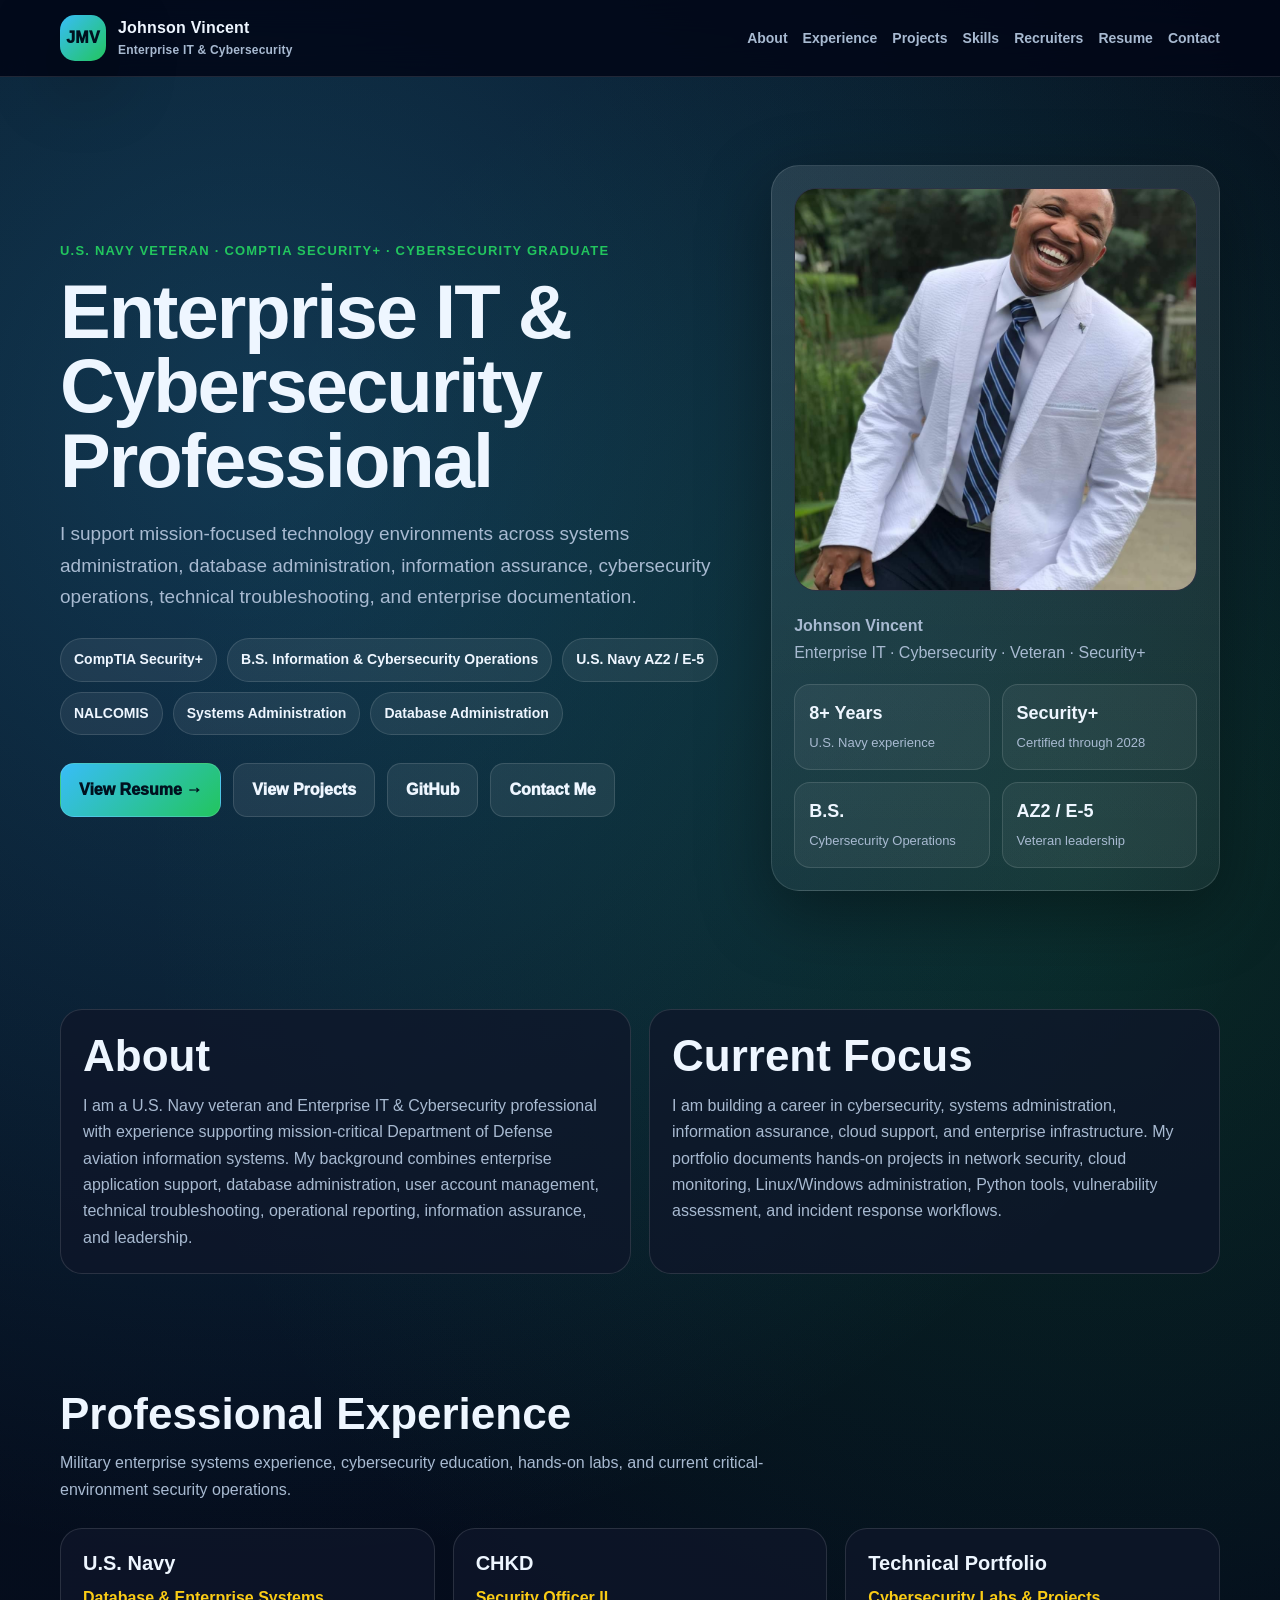
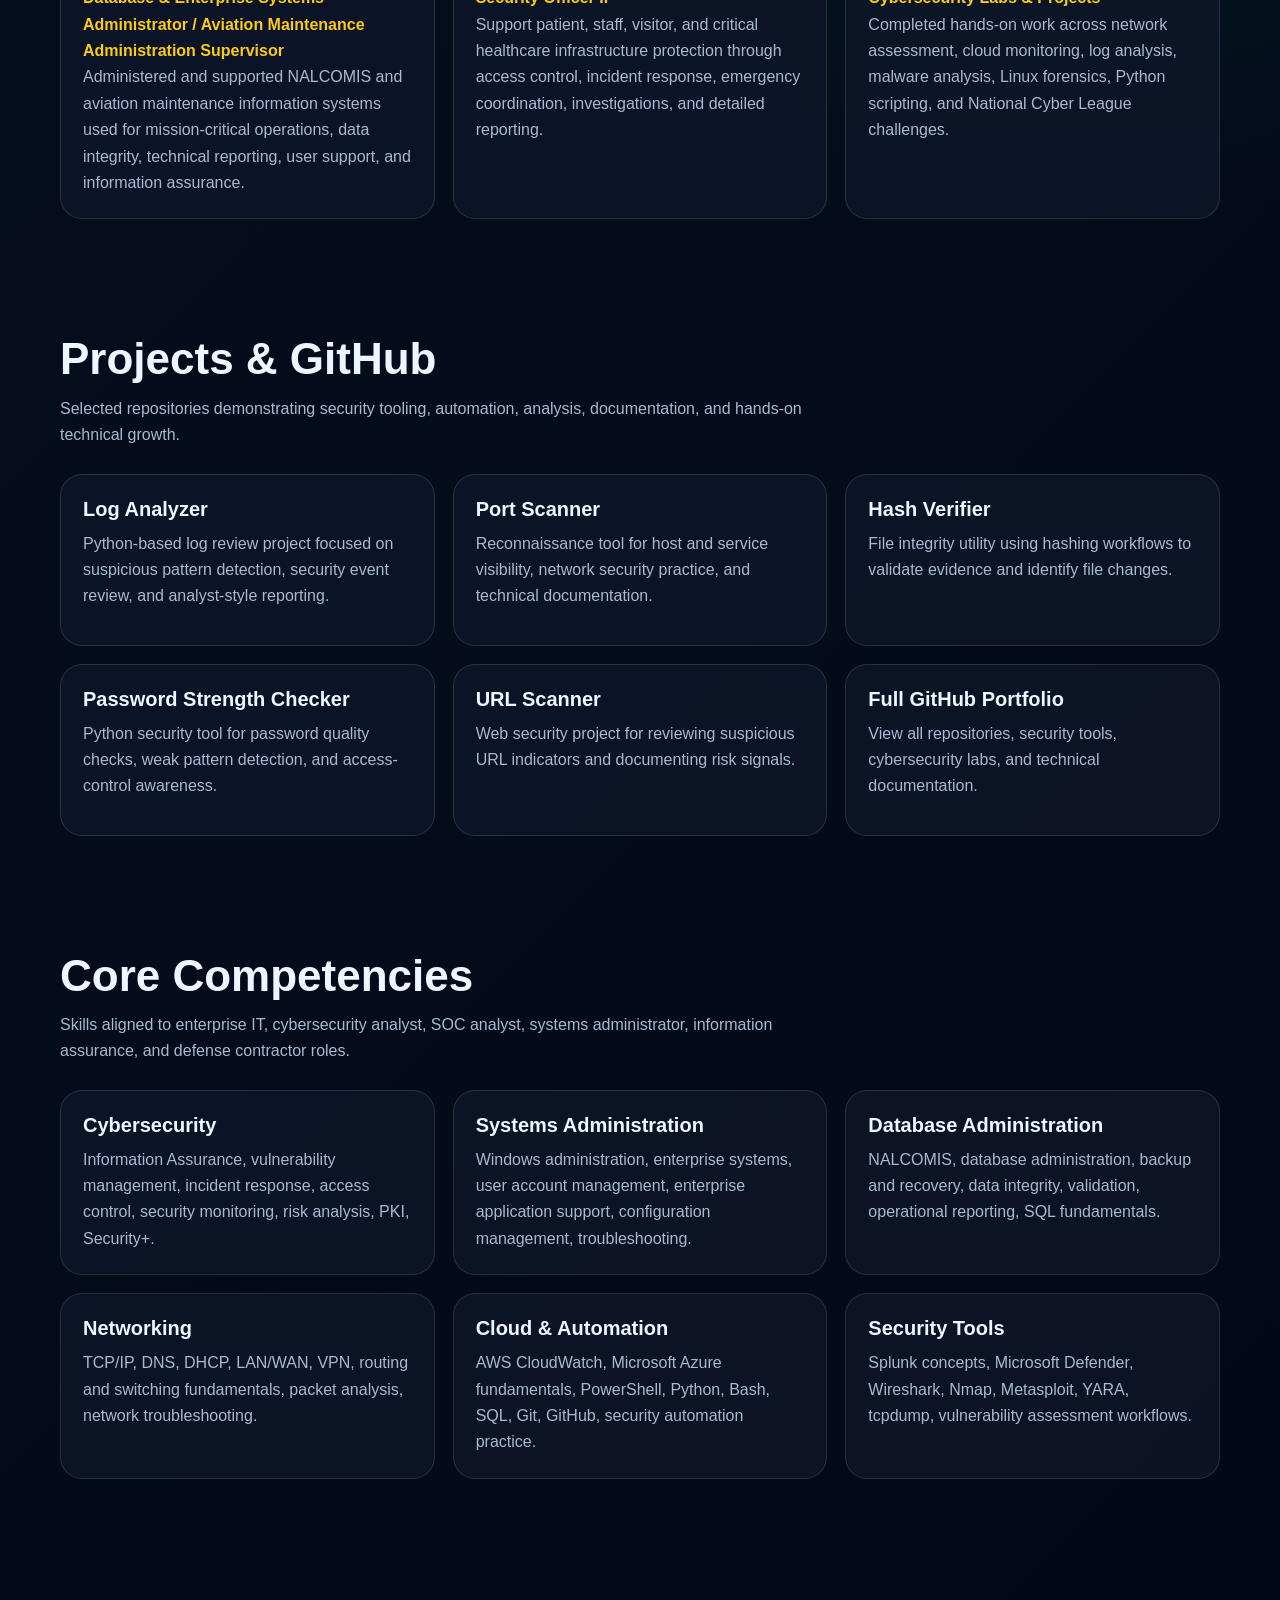
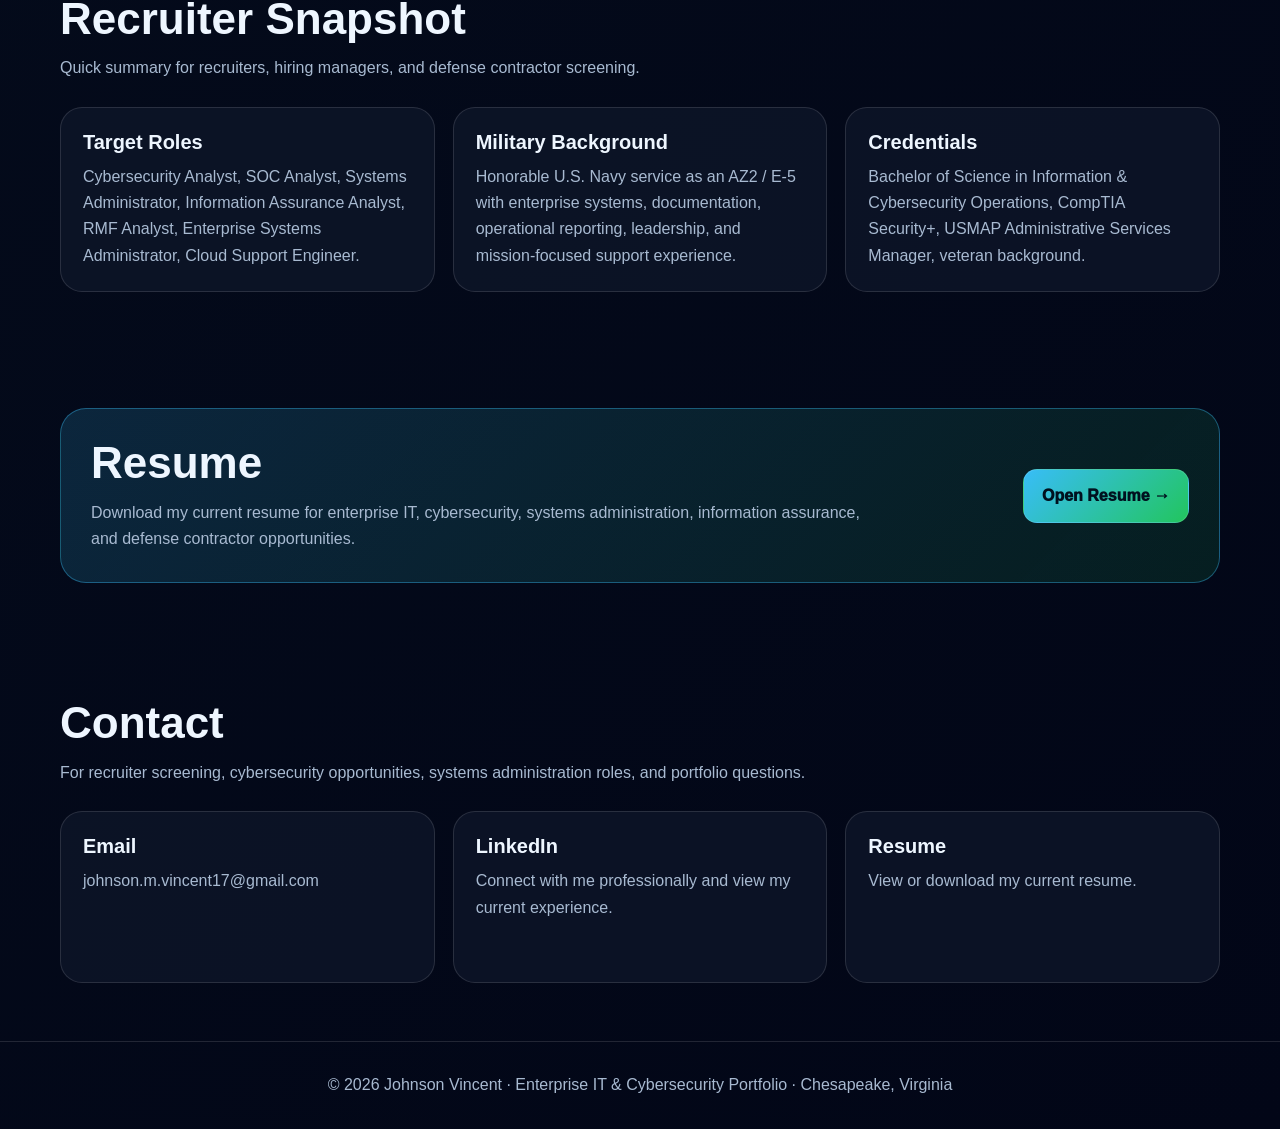
==== commit a6ce540e: "Revise title, meta tags, and content for clarity Updated the title and meta description for improved" ====
--- a/index.html
+++ b/index.html
@@ -3,310 +3,155 @@
 <head>
   <meta charset="UTF-8" />
   <meta name="viewport" content="width=device-width, initial-scale=1.0" />
-  <title>Johnson Vincent | Cybersecurity Portfolio</title>
-  <meta name="description" content="Johnson Vincent cybersecurity portfolio: U.S. Navy Veteran, Security+, Secret clearance background, SOC lab, Python tools, and cybersecurity projects." />
+  <title>Johnson Vincent | Enterprise IT & Cybersecurity Professional</title>
+  <meta name="description" content="Johnson Vincent is an Enterprise IT and Cybersecurity Professional, U.S. Navy Veteran, CompTIA Security+ certified, and cybersecurity graduate focused on systems administration, database administration, information assurance, SOC operations, cloud, and security documentation." />
+  <meta name="keywords" content="Johnson Vincent, cybersecurity analyst, systems administrator, U.S. Navy veteran, CompTIA Security+, information assurance, RMF, SOC analyst, database administration, NALCOMIS, cloud security, GitHub portfolio" />
+  <meta name="author" content="Johnson Vincent" />
+  <link rel="canonical" href="https://www.johnsonvincent.com/" />
+
+  <meta property="og:title" content="Johnson Vincent | Enterprise IT & Cybersecurity Professional" />
+  <meta property="og:description" content="U.S. Navy Veteran, CompTIA Security+, B.S. Information & Cybersecurity Operations, enterprise systems administration, database administration, and cybersecurity portfolio." />
+  <meta property="og:type" content="website" />
+  <meta property="og:url" content="https://www.johnsonvincent.com/" />
+  <meta property="og:image" content="https://www.johnsonvincent.com/images/profile-photo.jpg" />
 
   <style>
     :root {
-      --bg: #07111f;
-      --panel: #0d1b2f;
-      --panel2: #10243d;
+      --bg: #06101f;
+      --bg2: #020617;
+      --panel: rgba(15, 23, 42, 0.78);
+      --panel-solid: #0f172a;
       --text: #eef6ff;
       --muted: #a8bad1;
       --brand: #38bdf8;
       --brand2: #22c55e;
+      --gold: #facc15;
       --line: rgba(255,255,255,.12);
-      --shadow: 0 18px 50px rgba(0,0,0,.35);
-    }
-
-    * {
-      box-sizing: border-box;
-      margin: 0;
-      padding: 0;
-    }
-
-    html {
-      scroll-behavior: smooth;
-    }
-
+      --shadow: 0 22px 70px rgba(0,0,0,.38);
+      --radius: 22px;
+    }
+
+    * { box-sizing: border-box; margin: 0; padding: 0; }
+    html { scroll-behavior: smooth; }
     body {
       font-family: Arial, Helvetica, sans-serif;
-      background: radial-gradient(circle at top left, #12385f 0%, var(--bg) 45%, #020617 100%);
+      background:
+        radial-gradient(circle at 20% 10%, rgba(56,189,248,.24), transparent 28%),
+        radial-gradient(circle at 85% 20%, rgba(34,197,94,.16), transparent 26%),
+        linear-gradient(135deg, var(--bg), var(--bg2));
       color: var(--text);
-      line-height: 1.6;
-    }
-
-    a {
-      color: inherit;
-      text-decoration: none;
-    }
-
-    .wrap {
-      width: min(1120px, 92%);
-      margin: auto;
-    }
+      line-height: 1.65;
+    }
+    a { color: inherit; text-decoration: none; }
+    .wrap { width: min(1160px, 92%); margin: auto; }
 
     header {
       position: sticky;
       top: 0;
-      z-index: 10;
-      background: rgba(7,17,31,.92);
-      backdrop-filter: blur(14px);
+      z-index: 20;
+      background: rgba(2, 6, 23, .86);
+      backdrop-filter: blur(16px);
       border-bottom: 1px solid var(--line);
     }
-
     .nav {
       display: flex;
       align-items: center;
       justify-content: space-between;
-      padding: 16px 0;
-      gap: 20px;
-    }
-
-    .brand {
-      display: flex;
-      align-items: center;
-      gap: 12px;
-      font-weight: 800;
-      letter-spacing: .3px;
-    }
-
+      gap: 18px;
+      padding: 15px 0;
+    }
+    .brand { display: flex; align-items: center; gap: 12px; font-weight: 900; letter-spacing: .2px; }
     .logo {
-      width: 44px;
-      height: 44px;
-      border-radius: 14px;
-      background: linear-gradient(135deg, var(--brand), var(--brand2));
+      width: 46px;
+      height: 46px;
+      border-radius: 15px;
       display: grid;
       place-items: center;
       color: #00111f;
-      font-weight: 900;
+      font-weight: 950;
+      background: linear-gradient(135deg, var(--brand), var(--brand2));
       box-shadow: var(--shadow);
     }
-
-    .brand small {
-      display: block;
-      color: var(--muted);
-      font-weight: 500;
-      font-size: 12px;
-    }
-
-    nav {
-      display: flex;
-      gap: 16px;
-      flex-wrap: wrap;
-      justify-content: flex-end;
-    }
-
-    nav a {
-      color: var(--muted);
-      font-weight: 700;
-      font-size: 14px;
-    }
-
-    nav a:hover {
-      color: var(--brand);
-    }
-
-    .hero {
-      padding: 84px 0 56px;
-    }
-
-    .hero-grid {
-      display: grid;
-      grid-template-columns: 1.25fr .75fr;
-      gap: 36px;
-      align-items: center;
-    }
-
-    .eyebrow {
-      color: var(--brand2);
-      font-weight: 800;
-      text-transform: uppercase;
-      letter-spacing: 1px;
-      font-size: 13px;
-      margin-bottom: 12px;
-    }
-
-    h1 {
-      font-size: clamp(38px, 7vw, 72px);
-      line-height: 1;
-      margin-bottom: 18px;
-    }
-
-    h2 {
-      font-size: clamp(26px, 4vw, 42px);
-      margin-bottom: 12px;
-    }
-
-    h3 {
-      font-size: 20px;
-      margin-bottom: 8px;
-    }
-
-    .lead {
-      color: var(--muted);
-      font-size: 19px;
-      max-width: 760px;
-      margin-bottom: 24px;
-    }
-
-    .pills {
-      display: flex;
-      flex-wrap: wrap;
-      gap: 10px;
-      margin: 24px 0;
-    }
-
-    .pill {
-      border: 1px solid var(--line);
-      background: rgba(255,255,255,.06);
-      color: var(--text);
-      padding: 9px 13px;
-      border-radius: 999px;
-      font-size: 14px;
-      font-weight: 700;
-    }
-
-    .actions {
-      display: flex;
-      flex-wrap: wrap;
-      gap: 12px;
-      margin-top: 26px;
-    }
-
-    .btn {
-      display: inline-flex;
-      align-items: center;
-      justify-content: center;
-      padding: 13px 18px;
-      border-radius: 14px;
-      font-weight: 900;
-      border: 1px solid var(--line);
-    }
-
-    .btn-primary {
-      background: linear-gradient(135deg, var(--brand), var(--brand2));
-      color: #00111f;
-    }
-
-    .btn-secondary {
-      background: rgba(255,255,255,.07);
-      color: var(--text);
-    }
-
-    .profile-card {
-      background: linear-gradient(180deg, rgba(255,255,255,.1), rgba(255,255,255,.04));
-      border: 1px solid var(--line);
-      border-radius: 26px;
-      padding: 22px;
-      box-shadow: var(--shadow);
-    }
-
-    .profile-img {
-      width: 100%;
-      aspect-ratio: 1 / 1;
-      object-fit: cover;
-      border-radius: 22px;
-      background: var(--panel2);
-      border: 1px solid var(--line);
-    }
-
-    .profile-card p {
-      color: var(--muted);
-      margin-top: 14px;
-    }
-
-    section {
-      padding: 54px 0;
-    }
-
-    .section-head {
-      margin-bottom: 24px;
-    }
-
-    .section-head p {
-      color: var(--muted);
-      max-width: 720px;
-    }
-
-    .grid {
-      display: grid;
-      grid-template-columns: repeat(3, 1fr);
-      gap: 18px;
-    }
-
-    .card {
-      background: rgba(255,255,255,.055);
-      border: 1px solid var(--line);
-      border-radius: 20px;
-      padding: 22px;
-      min-height: 170px;
-      transition: transform .2s ease, border-color .2s ease, background .2s ease;
-    }
-
-    .card:hover {
-      transform: translateY(-4px);
-      border-color: rgba(56,189,248,.6);
-      background: rgba(56,189,248,.08);
-    }
-
-    .card p {
-      color: var(--muted);
-    }
-
-    .resume-box {
-      background: linear-gradient(135deg, rgba(56,189,248,.15), rgba(34,197,94,.11));
-      border: 1px solid rgba(56,189,248,.35);
-      border-radius: 24px;
-      padding: 28px;
-      display: flex;
-      align-items: center;
-      justify-content: space-between;
-      gap: 20px;
-      flex-wrap: wrap;
-    }
-
-    .resume-box p {
-      color: var(--muted);
-      max-width: 740px;
-    }
-
-    footer {
-      border-top: 1px solid var(--line);
-      padding: 28px 0;
-      color: var(--muted);
-      text-align: center;
-    }
-
-    @media (max-width: 850px) {
-      .hero-grid {
-        grid-template-columns: 1fr;
-      }
-
-      .grid {
-        grid-template-columns: 1fr;
-      }
-
-      nav {
-        display: none;
-      }
+    .brand small { display: block; color: var(--muted); font-weight: 600; font-size: 12px; }
+    nav { display: flex; flex-wrap: wrap; justify-content: flex-end; gap: 15px; }
+    nav a { color: var(--muted); font-size: 14px; font-weight: 800; }
+    nav a:hover { color: var(--brand); }
+
+    .hero { padding: 88px 0 60px; }
+    .hero-grid { display: grid; grid-template-columns: 1.2fr .8fr; gap: 38px; align-items: center; }
+    .eyebrow { color: var(--brand2); font-size: 13px; font-weight: 900; text-transform: uppercase; letter-spacing: 1.2px; margin-bottom: 14px; }
+    h1 { font-size: clamp(40px, 7vw, 76px); line-height: .98; letter-spacing: -2px; margin-bottom: 20px; }
+    h2 { font-size: clamp(27px, 4vw, 44px); line-height: 1.1; margin-bottom: 12px; }
+    h3 { font-size: 20px; line-height: 1.25; margin-bottom: 9px; }
+    p { color: var(--muted); }
+    .lead { font-size: 19px; max-width: 780px; margin-bottom: 24px; }
+    .pills { display: flex; flex-wrap: wrap; gap: 10px; margin: 26px 0; }
+    .pill { border: 1px solid var(--line); background: rgba(255,255,255,.07); padding: 9px 13px; border-radius: 999px; font-size: 14px; font-weight: 800; }
+    .actions { display: flex; flex-wrap: wrap; gap: 12px; margin-top: 28px; }
+    .btn { display: inline-flex; align-items: center; justify-content: center; padding: 13px 18px; border-radius: 14px; font-weight: 950; border: 1px solid var(--line); transition: transform .18s ease, border-color .18s ease, background .18s ease; }
+    .btn:hover { transform: translateY(-2px); border-color: rgba(56,189,248,.65); }
+    .btn-primary { background: linear-gradient(135deg, var(--brand), var(--brand2)); color: #00111f; }
+    .btn-secondary { background: rgba(255,255,255,.075); color: var(--text); }
+
+    .profile-card { background: linear-gradient(180deg, rgba(255,255,255,.11), rgba(255,255,255,.05)); border: 1px solid var(--line); border-radius: 28px; padding: 22px; box-shadow: var(--shadow); }
+    .profile-img { width: 100%; aspect-ratio: 1 / 1; object-fit: cover; border-radius: 22px; background: var(--panel-solid); border: 1px solid var(--line); }
+    .profile-card p { margin-top: 14px; }
+    .stat-grid { display: grid; grid-template-columns: repeat(2, 1fr); gap: 12px; margin-top: 18px; }
+    .stat { padding: 14px; border: 1px solid var(--line); border-radius: 16px; background: rgba(255,255,255,.055); }
+    .stat strong { display: block; color: var(--text); font-size: 18px; }
+    .stat span { color: var(--muted); font-size: 13px; }
+
+    section { padding: 58px 0; }
+    .section-head { margin-bottom: 25px; }
+    .section-head p { max-width: 760px; }
+    .grid { display: grid; grid-template-columns: repeat(3, 1fr); gap: 18px; }
+    .grid-two { display: grid; grid-template-columns: repeat(2, 1fr); gap: 18px; }
+    .card { background: var(--panel); border: 1px solid var(--line); border-radius: var(--radius); padding: 22px; min-height: 172px; transition: transform .2s ease, border-color .2s ease, background .2s ease; }
+    .card:hover { transform: translateY(-4px); border-color: rgba(56,189,248,.58); background: rgba(56,189,248,.085); }
+    .card ul { color: var(--muted); padding-left: 20px; margin-top: 8px; }
+    .tagline { color: var(--gold); font-weight: 900; }
+    .resume-box { background: linear-gradient(135deg, rgba(56,189,248,.16), rgba(34,197,94,.12)); border: 1px solid rgba(56,189,248,.38); border-radius: 26px; padding: 30px; display: flex; align-items: center; justify-content: space-between; gap: 20px; flex-wrap: wrap; }
+    .resume-box p { max-width: 780px; }
+    footer { border-top: 1px solid var(--line); padding: 30px 0; text-align: center; color: var(--muted); }
+
+    @media (max-width: 900px) {
+      .hero-grid, .grid, .grid-two { grid-template-columns: 1fr; }
+      nav { display: none; }
+      h1 { letter-spacing: -1px; }
     }
   </style>
+
+  <script type="application/ld+json">
+  {
+    "@context": "https://schema.org",
+    "@type": "Person",
+    "name": "Johnson Vincent",
+    "url": "https://www.johnsonvincent.com/",
+    "email": "johnson.m.vincent17@gmail.com",
+    "jobTitle": "Enterprise IT and Cybersecurity Professional",
+    "sameAs": [
+      "https://github.com/johvin4014",
+      "https://www.linkedin.com/in/johnson-vincent-cyber"
+    ],
+    "alumniOf": "ECPI University",
+    "knowsAbout": ["Cybersecurity", "Systems Administration", "Database Administration", "Information Assurance", "Network Security", "Cloud Security"]
+  }
+  </script>
 </head>
 
 <body>
   <header>
     <div class="wrap nav">
-      <a class="brand" href="#top">
+      <a class="brand" href="#top" aria-label="Johnson Vincent home">
         <div class="logo">JMV</div>
         <div>
           Johnson Vincent
-          <small>Cybersecurity Portfolio</small>
+          <small>Enterprise IT & Cybersecurity</small>
         </div>
       </a>
-
-      <nav>
-        <a href="#lab">Lab</a>
+      <nav aria-label="Primary navigation">
+        <a href="#about">About</a>
+        <a href="#experience">Experience</a>
         <a href="#projects">Projects</a>
         <a href="#skills">Skills</a>
         <a href="#recruiters">Recruiters</a>
@@ -320,46 +165,61 @@
     <section class="hero">
       <div class="wrap hero-grid">
         <div>
-          <div class="eyebrow">U.S. Navy Veteran · Security+ · Cybersecurity Graduate</div>
-          <h1>Cybersecurity Portfolio Built With Evidence</h1>
-          <p class="lead">
-            I am Johnson Vincent, a cybersecurity professional focused on SOC operations, vulnerability management,
-            RMF, security monitoring, Linux/Windows systems, Python tools, and hands-on security labs.
-          </p>
-
+          <div class="eyebrow">U.S. Navy Veteran · CompTIA Security+ · Cybersecurity Graduate</div>
+          <h1>Enterprise IT & Cybersecurity Professional</h1>
+          <p class="lead">I support mission-focused technology environments across systems administration, database administration, information assurance, cybersecurity operations, technical troubleshooting, and enterprise documentation.</p>
           <div class="pills">
             <span class="pill">CompTIA Security+</span>
-            <span class="pill">Secret Clearance Background</span>
-            <span class="pill">U.S. Navy Veteran</span>
-            <span class="pill">Python Security Tools</span>
-            <span class="pill">SOC Home Lab</span>
+            <span class="pill">B.S. Information & Cybersecurity Operations</span>
+            <span class="pill">U.S. Navy AZ2 / E-5</span>
+            <span class="pill">NALCOMIS</span>
+            <span class="pill">Systems Administration</span>
+            <span class="pill">Database Administration</span>
           </div>
-
           <div class="actions">
             <a class="btn btn-primary" href="resume.pdf" target="_blank" rel="noopener noreferrer">View Resume →</a>
             <a class="btn btn-secondary" href="#projects">View Projects</a>
+            <a class="btn btn-secondary" href="https://github.com/johvin4014" target="_blank" rel="noopener noreferrer">GitHub</a>
             <a class="btn btn-secondary" href="mailto:johnson.m.vincent17@gmail.com">Contact Me</a>
           </div>
         </div>
 
-        <div class="profile-card">
-          <img class="profile-img" src="images/profile-photo.jpg" alt="Johnson Vincent" onerror="this.style.display='none'">
-          <p><strong>Johnson Vincent</strong><br>Cybersecurity · Veteran · Security+ · Builder</p>
-        </div>
-      </div>
-    </section>
-
-    <section id="lab">
-      <div class="wrap">
-        <div class="section-head">
-          <h2>Home SOC Lab</h2>
-          <p>Hands-on lab work focused on detection, alert triage, log review, attack simulation, and analyst documentation.</p>
-        </div>
-
-        <div class="grid">
-          <div class="card"><h3>4 Virtual Machines</h3><p>Ubuntu SIEM server, Windows host, Kali attacker, and monitored endpoint practice.</p></div>
-          <div class="card"><h3>Attack Simulation</h3><p>Nmap scans, brute-force testing, suspicious file activity, and event review.</p></div>
-          <div class="card"><h3>Documentation</h3><p>Evidence-based notes covering detection logic, screenshots, outcomes, and lessons learned.</p></div>
+        <aside class="profile-card" aria-label="Professional snapshot">
+          <img class="profile-img" src="images/profile-photo.jpg" alt="Johnson Vincent professional profile photo" onerror="this.style.display='none'">
+          <p><strong>Johnson Vincent</strong><br>Enterprise IT · Cybersecurity · Veteran · Security+</p>
+          <div class="stat-grid">
+            <div class="stat"><strong>8+ Years</strong><span>U.S. Navy experience</span></div>
+            <div class="stat"><strong>Security+</strong><span>Certified through 2028</span></div>
+            <div class="stat"><strong>B.S.</strong><span>Cybersecurity Operations</span></div>
+            <div class="stat"><strong>AZ2 / E-5</strong><span>Veteran leadership</span></div>
+          </div>
+        </aside>
+      </div>
+    </section>
+
+    <section id="about">
+      <div class="wrap grid-two">
+        <div class="card">
+          <h2>About</h2>
+          <p>I am a U.S. Navy veteran and Enterprise IT & Cybersecurity professional with experience supporting mission-critical Department of Defense aviation information systems. My background combines enterprise application support, database administration, user account management, technical troubleshooting, operational reporting, information assurance, and leadership.</p>
+        </div>
+        <div class="card">
+          <h2>Current Focus</h2>
+          <p>I am building a career in cybersecurity, systems administration, information assurance, cloud support, and enterprise infrastructure. My portfolio documents hands-on projects in network security, cloud monitoring, Linux/Windows administration, Python tools, vulnerability assessment, and incident response workflows.</p>
+        </div>
+      </div>
+    </section>
+
+    <section id="experience">
+      <div class="wrap">
+        <div class="section-head">
+          <h2>Professional Experience</h2>
+          <p>Military enterprise systems experience, cybersecurity education, hands-on labs, and current critical-environment security operations.</p>
+        </div>
+        <div class="grid">
+          <div class="card"><h3>U.S. Navy</h3><p class="tagline">Database & Enterprise Systems Administrator / Aviation Maintenance Administration Supervisor</p><p>Administered and supported NALCOMIS and aviation maintenance information systems used for mission-critical operations, data integrity, technical reporting, user support, and information assurance.</p></div>
+          <div class="card"><h3>CHKD</h3><p class="tagline">Security Officer II</p><p>Support patient, staff, visitor, and critical healthcare infrastructure protection through access control, incident response, emergency coordination, investigations, and detailed reporting.</p></div>
+          <div class="card"><h3>Technical Portfolio</h3><p class="tagline">Cybersecurity Labs & Projects</p><p>Completed hands-on work across network assessment, cloud monitoring, log analysis, malware analysis, Linux forensics, Python scripting, and National Cyber League challenges.</p></div>
         </div>
       </div>
     </section>
@@ -368,39 +228,15 @@
       <div class="wrap">
         <div class="section-head">
           <h2>Projects & GitHub</h2>
-          <p>Every project card opens a real repository. No dead links. No fake placeholders.</p>
-        </div>
-
-        <div class="grid">
-          <a class="card" href="https://github.com/johvin4014/Log-Analyzer" target="_blank" rel="noopener noreferrer">
-            <h3>Log Analyzer</h3>
-            <p>Python parser for security logs, suspicious pattern detection, and clean reporting.</p>
-          </a>
-
-          <a class="card" href="https://github.com/johvin4014/basic-port-scanner" target="_blank" rel="noopener noreferrer">
-            <h3>Port Scanner</h3>
-            <p>Threaded scanner for recon practice, service visibility, and network security documentation.</p>
-          </a>
-
-          <a class="card" href="https://github.com/johvin4014/file-hash-verifier" target="_blank" rel="noopener noreferrer">
-            <h3>Hash Verifier</h3>
-            <p>File integrity checker using SHA-256, MD5, and SHA-1 for evidence validation.</p>
-          </a>
-
-          <a class="card" href="https://github.com/johvin4014/password-strength-checker" target="_blank" rel="noopener noreferrer">
-            <h3>Password Strength Checker</h3>
-            <p>Evaluates password length, weak patterns, and password security indicators.</p>
-          </a>
-
-          <a class="card" href="https://github.com/johvin4014/URL-Scanner" target="_blank" rel="noopener noreferrer">
-            <h3>URL Scanner</h3>
-            <p>Checks suspicious URLs and documents web security indicators.</p>
-          </a>
-
-          <a class="card" href="https://github.com/johvin4014" target="_blank" rel="noopener noreferrer">
-            <h3>Full GitHub Portfolio</h3>
-            <p>View all public repositories, cybersecurity tools, and lab work.</p>
-          </a>
+          <p>Selected repositories demonstrating security tooling, automation, analysis, documentation, and hands-on technical growth.</p>
+        </div>
+        <div class="grid">
+          <a class="card" href="https://github.com/johvin4014/Log-Analyzer" target="_blank" rel="noopener noreferrer"><h3>Log Analyzer</h3><p>Python-based log review project focused on suspicious pattern detection, security event review, and analyst-style reporting.</p></a>
+          <a class="card" href="https://github.com/johvin4014/basic-port-scanner" target="_blank" rel="noopener noreferrer"><h3>Port Scanner</h3><p>Reconnaissance tool for host and service visibility, network security practice, and technical documentation.</p></a>
+          <a class="card" href="https://github.com/johvin4014/file-hash-verifier" target="_blank" rel="noopener noreferrer"><h3>Hash Verifier</h3><p>File integrity utility using hashing workflows to validate evidence and identify file changes.</p></a>
+          <a class="card" href="https://github.com/johvin4014/password-strength-checker" target="_blank" rel="noopener noreferrer"><h3>Password Strength Checker</h3><p>Python security tool for password quality checks, weak pattern detection, and access-control awareness.</p></a>
+          <a class="card" href="https://github.com/johvin4014/URL-Scanner" target="_blank" rel="noopener noreferrer"><h3>URL Scanner</h3><p>Web security project for reviewing suspicious URL indicators and documenting risk signals.</p></a>
+          <a class="card" href="https://github.com/johvin4014" target="_blank" rel="noopener noreferrer"><h3>Full GitHub Portfolio</h3><p>View all repositories, security tools, cybersecurity labs, and technical documentation.</p></a>
         </div>
       </div>
     </section>
@@ -408,17 +244,16 @@
     <section id="skills">
       <div class="wrap">
         <div class="section-head">
-          <h2>Skills & Certifications</h2>
-          <p>Core skills aligned to SOC analyst, cybersecurity analyst, vulnerability management, RMF, and ISSO work.</p>
-        </div>
-
-        <div class="grid">
-          <div class="card"><h3>Security Tools</h3><p>Nmap, Wireshark, tcpdump, Metasploit, Microsoft Defender, Splunk concepts, YARA basics.</p></div>
-          <div class="card"><h3>Networking</h3><p>TCP/IP, DNS, DHCP, LAN/WAN, routing and switching fundamentals, packet analysis.</p></div>
-          <div class="card"><h3>Systems</h3><p>Windows 10/11, Linux Ubuntu, Unix fundamentals, command-line troubleshooting.</p></div>
-          <div class="card"><h3>Cloud & Monitoring</h3><p>AWS CloudWatch concepts, Azure security basics, logging, alerting, and monitoring.</p></div>
-          <div class="card"><h3>Scripting</h3><p>Python, Bash, PowerShell fundamentals, SQL fundamentals, security automation practice.</p></div>
-          <div class="card"><h3>Certification</h3><p>CompTIA Security+ certified. Cybersecurity degree completed. U.S. Navy veteran.</p></div>
+          <h2>Core Competencies</h2>
+          <p>Skills aligned to enterprise IT, cybersecurity analyst, SOC analyst, systems administrator, information assurance, and defense contractor roles.</p>
+        </div>
+        <div class="grid">
+          <div class="card"><h3>Cybersecurity</h3><p>Information Assurance, vulnerability management, incident response, access control, security monitoring, risk analysis, PKI, Security+.</p></div>
+          <div class="card"><h3>Systems Administration</h3><p>Windows administration, enterprise systems, user account management, enterprise application support, configuration management, troubleshooting.</p></div>
+          <div class="card"><h3>Database Administration</h3><p>NALCOMIS, database administration, backup and recovery, data integrity, validation, operational reporting, SQL fundamentals.</p></div>
+          <div class="card"><h3>Networking</h3><p>TCP/IP, DNS, DHCP, LAN/WAN, VPN, routing and switching fundamentals, packet analysis, network troubleshooting.</p></div>
+          <div class="card"><h3>Cloud & Automation</h3><p>AWS CloudWatch, Microsoft Azure fundamentals, PowerShell, Python, Bash, SQL, Git, GitHub, security automation practice.</p></div>
+          <div class="card"><h3>Security Tools</h3><p>Splunk concepts, Microsoft Defender, Wireshark, Nmap, Metasploit, YARA, tcpdump, vulnerability assessment workflows.</p></div>
         </div>
       </div>
     </section>
@@ -427,60 +262,32 @@
       <div class="wrap">
         <div class="section-head">
           <h2>Recruiter Snapshot</h2>
-          <p>Fast hiring summary for cybersecurity recruiters and cleared contractor roles.</p>
-        </div>
-
-        <div class="grid">
-          <div class="card"><h3>Target Roles</h3><p>SOC Analyst, Cybersecurity Analyst, RMF Analyst, Vulnerability Analyst, ISSO, Security Operations.</p></div>
-          <div class="card"><h3>Military Background</h3><p>U.S. Navy veteran with operational discipline, documentation experience, and mission-focused work history.</p></div>
-          <div class="card"><h3>Clearance-Friendly</h3><p>Secret clearance background and veteran experience supporting government-focused environments.</p></div>
+          <p>Quick summary for recruiters, hiring managers, and defense contractor screening.</p>
+        </div>
+        <div class="grid">
+          <div class="card"><h3>Target Roles</h3><p>Cybersecurity Analyst, SOC Analyst, Systems Administrator, Information Assurance Analyst, RMF Analyst, Enterprise Systems Administrator, Cloud Support Engineer.</p></div>
+          <div class="card"><h3>Military Background</h3><p>Honorable U.S. Navy service as an AZ2 / E-5 with enterprise systems, documentation, operational reporting, leadership, and mission-focused support experience.</p></div>
+          <div class="card"><h3>Credentials</h3><p>Bachelor of Science in Information & Cybersecurity Operations, CompTIA Security+, USMAP Administrative Services Manager, veteran background.</p></div>
         </div>
       </div>
     </section>
 
     <section id="resume">
-      <div class="wrap">
-        <div class="resume-box">
-          <div>
-            <h2>Resume</h2>
-            <p>Your resume file is in the root folder as <strong>resume.pdf</strong>, so this button points directly to the correct location.</p>
-          </div>
-          <a class="btn btn-primary" href="resume.pdf" target="_blank" rel="noopener noreferrer">Open Resume →</a>
-        </div>
-      </div>
+      <div class="wrap"><div class="resume-box"><div><h2>Resume</h2><p>Download my current resume for enterprise IT, cybersecurity, systems administration, information assurance, and defense contractor opportunities.</p></div><a class="btn btn-primary" href="resume.pdf" target="_blank" rel="noopener noreferrer">Open Resume →</a></div></div>
     </section>
 
     <section id="contact">
       <div class="wrap">
-        <div class="section-head">
-          <h2>Contact</h2>
-          <p>For cybersecurity opportunities, recruiter screening, resume requests, and portfolio questions.</p>
-        </div>
-
-        <div class="grid">
-          <a class="card" href="mailto:johnson.m.vincent17@gmail.com">
-            <h3>Email</h3>
-            <p>johnson.m.vincent17@gmail.com</p>
-          </a>
-
-          <a class="card" href="https://www.linkedin.com/in/johnson-vincent-cyber" target="_blank" rel="noopener noreferrer">
-            <h3>LinkedIn</h3>
-            <p>Connect with me professionally.</p>
-          </a>
-
-          <a class="card" href="resume.pdf" target="_blank" rel="noopener noreferrer">
-            <h3>Resume</h3>
-            <p>View or download my current cybersecurity resume.</p>
-          </a>
+        <div class="section-head"><h2>Contact</h2><p>For recruiter screening, cybersecurity opportunities, systems administration roles, and portfolio questions.</p></div>
+        <div class="grid">
+          <a class="card" href="mailto:johnson.m.vincent17@gmail.com"><h3>Email</h3><p>johnson.m.vincent17@gmail.com</p></a>
+          <a class="card" href="https://www.linkedin.com/in/johnson-vincent-cyber" target="_blank" rel="noopener noreferrer"><h3>LinkedIn</h3><p>Connect with me professionally and view my current experience.</p></a>
+          <a class="card" href="resume.pdf" target="_blank" rel="noopener noreferrer"><h3>Resume</h3><p>View or download my current resume.</p></a>
         </div>
       </div>
     </section>
   </main>
 
-  <footer>
-    <div class="wrap">
-      © 2026 Johnson Vincent · Cybersecurity Portfolio · Virginia Beach / Chesapeake, Virginia
-    </div>
-  </footer>
+  <footer><div class="wrap">© 2026 Johnson Vincent · Enterprise IT & Cybersecurity Portfolio · Chesapeake, Virginia</div></footer>
 </body>
-</html>+</html>
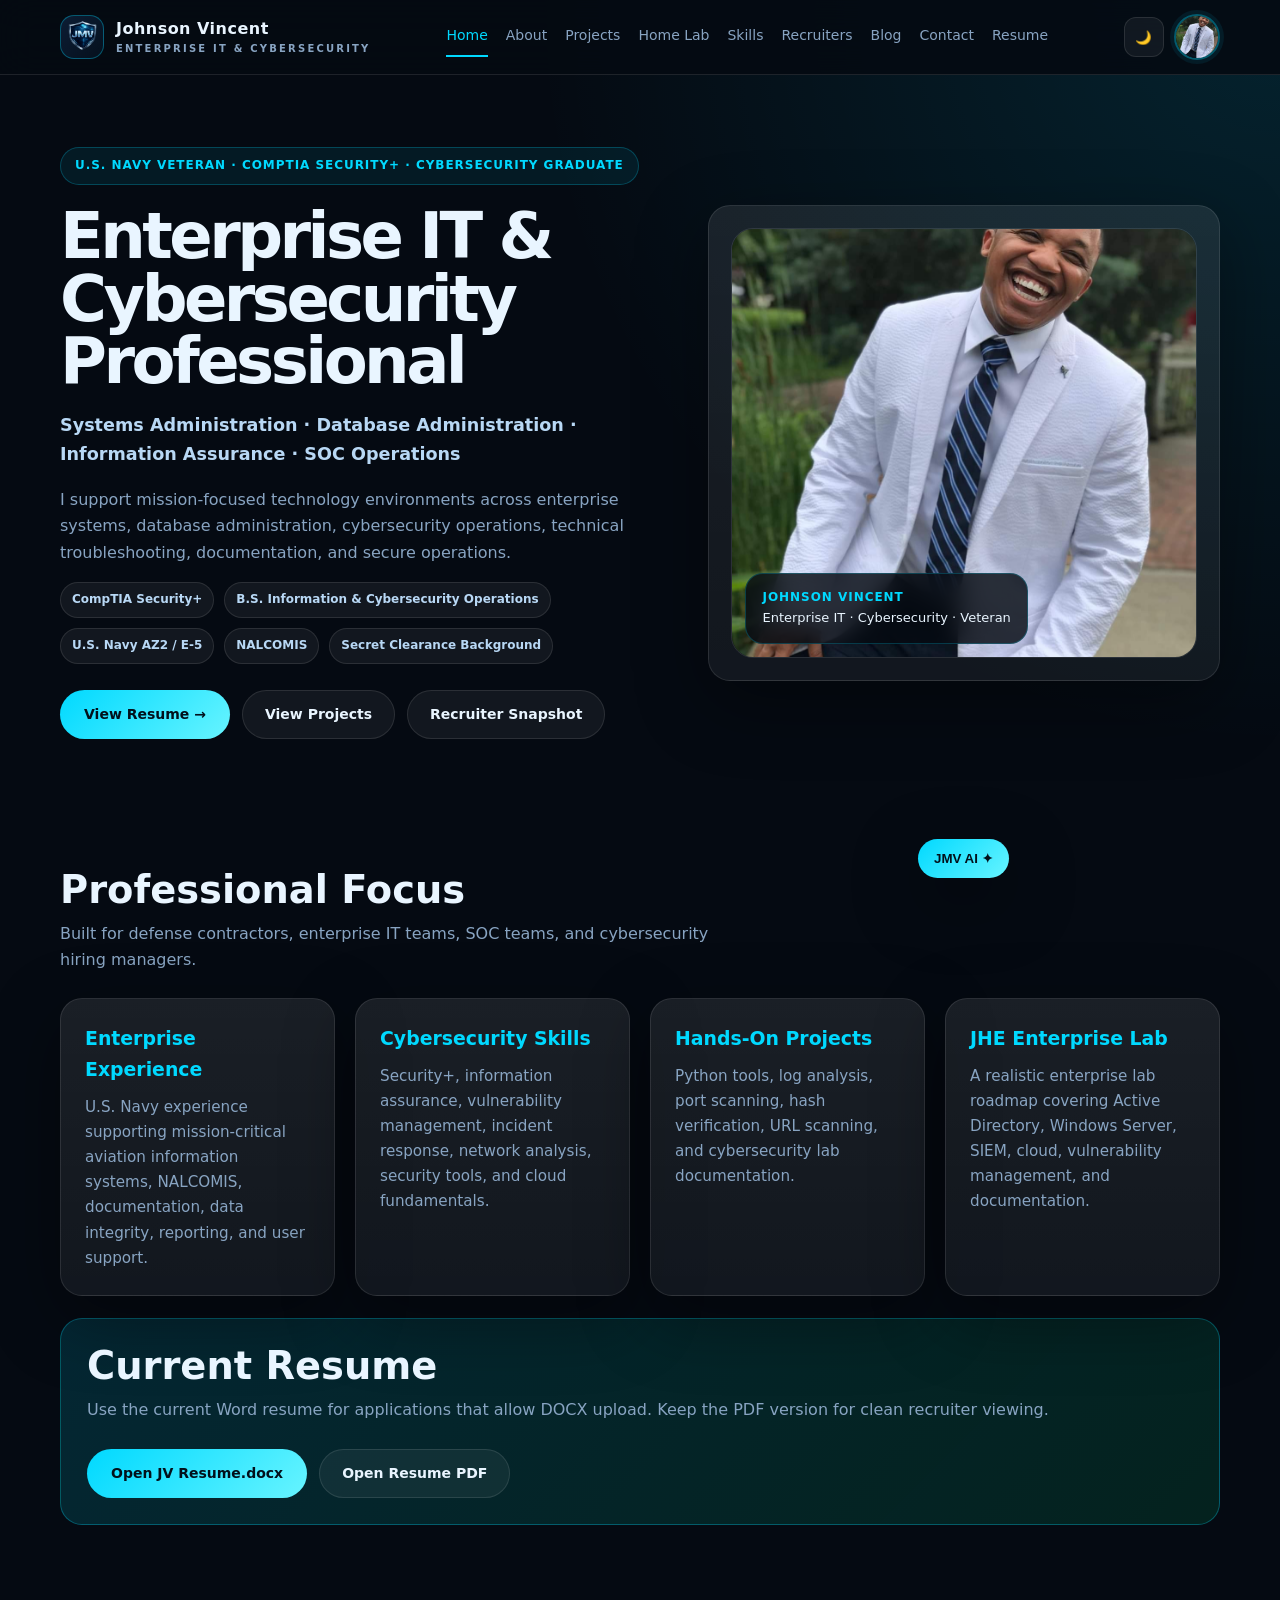
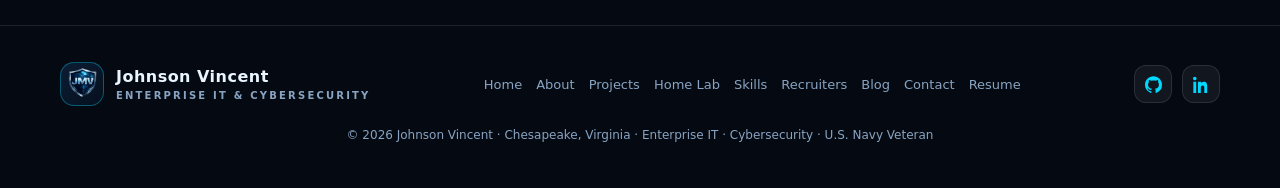
==== commit f5136cfc: "Update index.html" ====
--- a/index.html
+++ b/index.html
@@ -1,293 +1,10 @@
 <!DOCTYPE html>
 <html lang="en">
 <head>
-  <meta charset="UTF-8" />
-  <meta name="viewport" content="width=device-width, initial-scale=1.0" />
-  <title>Johnson Vincent | Enterprise IT & Cybersecurity Professional</title>
-  <meta name="description" content="Johnson Vincent is an Enterprise IT and Cybersecurity Professional, U.S. Navy Veteran, CompTIA Security+ certified, and cybersecurity graduate focused on systems administration, database administration, information assurance, SOC operations, cloud, and security documentation." />
-  <meta name="keywords" content="Johnson Vincent, cybersecurity analyst, systems administrator, U.S. Navy veteran, CompTIA Security+, information assurance, RMF, SOC analyst, database administration, NALCOMIS, cloud security, GitHub portfolio" />
-  <meta name="author" content="Johnson Vincent" />
-  <link rel="canonical" href="https://www.johnsonvincent.com/" />
-
-  <meta property="og:title" content="Johnson Vincent | Enterprise IT & Cybersecurity Professional" />
-  <meta property="og:description" content="U.S. Navy Veteran, CompTIA Security+, B.S. Information & Cybersecurity Operations, enterprise systems administration, database administration, and cybersecurity portfolio." />
-  <meta property="og:type" content="website" />
-  <meta property="og:url" content="https://www.johnsonvincent.com/" />
-  <meta property="og:image" content="https://www.johnsonvincent.com/images/profile-photo.jpg" />
-
-  <style>
-    :root {
-      --bg: #06101f;
-      --bg2: #020617;
-      --panel: rgba(15, 23, 42, 0.78);
-      --panel-solid: #0f172a;
-      --text: #eef6ff;
-      --muted: #a8bad1;
-      --brand: #38bdf8;
-      --brand2: #22c55e;
-      --gold: #facc15;
-      --line: rgba(255,255,255,.12);
-      --shadow: 0 22px 70px rgba(0,0,0,.38);
-      --radius: 22px;
-    }
-
-    * { box-sizing: border-box; margin: 0; padding: 0; }
-    html { scroll-behavior: smooth; }
-    body {
-      font-family: Arial, Helvetica, sans-serif;
-      background:
-        radial-gradient(circle at 20% 10%, rgba(56,189,248,.24), transparent 28%),
-        radial-gradient(circle at 85% 20%, rgba(34,197,94,.16), transparent 26%),
-        linear-gradient(135deg, var(--bg), var(--bg2));
-      color: var(--text);
-      line-height: 1.65;
-    }
-    a { color: inherit; text-decoration: none; }
-    .wrap { width: min(1160px, 92%); margin: auto; }
-
-    header {
-      position: sticky;
-      top: 0;
-      z-index: 20;
-      background: rgba(2, 6, 23, .86);
-      backdrop-filter: blur(16px);
-      border-bottom: 1px solid var(--line);
-    }
-    .nav {
-      display: flex;
-      align-items: center;
-      justify-content: space-between;
-      gap: 18px;
-      padding: 15px 0;
-    }
-    .brand { display: flex; align-items: center; gap: 12px; font-weight: 900; letter-spacing: .2px; }
-    .logo {
-      width: 46px;
-      height: 46px;
-      border-radius: 15px;
-      display: grid;
-      place-items: center;
-      color: #00111f;
-      font-weight: 950;
-      background: linear-gradient(135deg, var(--brand), var(--brand2));
-      box-shadow: var(--shadow);
-    }
-    .brand small { display: block; color: var(--muted); font-weight: 600; font-size: 12px; }
-    nav { display: flex; flex-wrap: wrap; justify-content: flex-end; gap: 15px; }
-    nav a { color: var(--muted); font-size: 14px; font-weight: 800; }
-    nav a:hover { color: var(--brand); }
-
-    .hero { padding: 88px 0 60px; }
-    .hero-grid { display: grid; grid-template-columns: 1.2fr .8fr; gap: 38px; align-items: center; }
-    .eyebrow { color: var(--brand2); font-size: 13px; font-weight: 900; text-transform: uppercase; letter-spacing: 1.2px; margin-bottom: 14px; }
-    h1 { font-size: clamp(40px, 7vw, 76px); line-height: .98; letter-spacing: -2px; margin-bottom: 20px; }
-    h2 { font-size: clamp(27px, 4vw, 44px); line-height: 1.1; margin-bottom: 12px; }
-    h3 { font-size: 20px; line-height: 1.25; margin-bottom: 9px; }
-    p { color: var(--muted); }
-    .lead { font-size: 19px; max-width: 780px; margin-bottom: 24px; }
-    .pills { display: flex; flex-wrap: wrap; gap: 10px; margin: 26px 0; }
-    .pill { border: 1px solid var(--line); background: rgba(255,255,255,.07); padding: 9px 13px; border-radius: 999px; font-size: 14px; font-weight: 800; }
-    .actions { display: flex; flex-wrap: wrap; gap: 12px; margin-top: 28px; }
-    .btn { display: inline-flex; align-items: center; justify-content: center; padding: 13px 18px; border-radius: 14px; font-weight: 950; border: 1px solid var(--line); transition: transform .18s ease, border-color .18s ease, background .18s ease; }
-    .btn:hover { transform: translateY(-2px); border-color: rgba(56,189,248,.65); }
-    .btn-primary { background: linear-gradient(135deg, var(--brand), var(--brand2)); color: #00111f; }
-    .btn-secondary { background: rgba(255,255,255,.075); color: var(--text); }
-
-    .profile-card { background: linear-gradient(180deg, rgba(255,255,255,.11), rgba(255,255,255,.05)); border: 1px solid var(--line); border-radius: 28px; padding: 22px; box-shadow: var(--shadow); }
-    .profile-img { width: 100%; aspect-ratio: 1 / 1; object-fit: cover; border-radius: 22px; background: var(--panel-solid); border: 1px solid var(--line); }
-    .profile-card p { margin-top: 14px; }
-    .stat-grid { display: grid; grid-template-columns: repeat(2, 1fr); gap: 12px; margin-top: 18px; }
-    .stat { padding: 14px; border: 1px solid var(--line); border-radius: 16px; background: rgba(255,255,255,.055); }
-    .stat strong { display: block; color: var(--text); font-size: 18px; }
-    .stat span { color: var(--muted); font-size: 13px; }
-
-    section { padding: 58px 0; }
-    .section-head { margin-bottom: 25px; }
-    .section-head p { max-width: 760px; }
-    .grid { display: grid; grid-template-columns: repeat(3, 1fr); gap: 18px; }
-    .grid-two { display: grid; grid-template-columns: repeat(2, 1fr); gap: 18px; }
-    .card { background: var(--panel); border: 1px solid var(--line); border-radius: var(--radius); padding: 22px; min-height: 172px; transition: transform .2s ease, border-color .2s ease, background .2s ease; }
-    .card:hover { transform: translateY(-4px); border-color: rgba(56,189,248,.58); background: rgba(56,189,248,.085); }
-    .card ul { color: var(--muted); padding-left: 20px; margin-top: 8px; }
-    .tagline { color: var(--gold); font-weight: 900; }
-    .resume-box { background: linear-gradient(135deg, rgba(56,189,248,.16), rgba(34,197,94,.12)); border: 1px solid rgba(56,189,248,.38); border-radius: 26px; padding: 30px; display: flex; align-items: center; justify-content: space-between; gap: 20px; flex-wrap: wrap; }
-    .resume-box p { max-width: 780px; }
-    footer { border-top: 1px solid var(--line); padding: 30px 0; text-align: center; color: var(--muted); }
-
-    @media (max-width: 900px) {
-      .hero-grid, .grid, .grid-two { grid-template-columns: 1fr; }
-      nav { display: none; }
-      h1 { letter-spacing: -1px; }
-    }
-  </style>
-
-  <script type="application/ld+json">
-  {
-    "@context": "https://schema.org",
-    "@type": "Person",
-    "name": "Johnson Vincent",
-    "url": "https://www.johnsonvincent.com/",
-    "email": "johnson.m.vincent17@gmail.com",
-    "jobTitle": "Enterprise IT and Cybersecurity Professional",
-    "sameAs": [
-      "https://github.com/johvin4014",
-      "https://www.linkedin.com/in/johnson-vincent-cyber"
-    ],
-    "alumniOf": "ECPI University",
-    "knowsAbout": ["Cybersecurity", "Systems Administration", "Database Administration", "Information Assurance", "Network Security", "Cloud Security"]
-  }
-  </script>
+  <meta charset="UTF-8"><meta name="viewport" content="width=device-width, initial-scale=1.0">
+  <title>Johnson Vincent | Enterprise IT & Cybersecurity Professional</title><meta name="description" content="Johnson Vincent portfolio for enterprise IT, cybersecurity, systems administration, database administration, information assurance, and defense contractor roles.">
+  <meta name="author" content="Johnson Vincent"><link rel="canonical" href="https://www.johnsonvincent.com/">
+  <meta property="og:title" content="Johnson Vincent | Enterprise IT & Cybersecurity Professional"><meta property="og:description" content="Johnson Vincent portfolio for enterprise IT, cybersecurity, systems administration, database administration, information assurance, and defense contractor roles."><meta property="og:type" content="website">
+  <link rel="stylesheet" href="assets/css/style.css">
 </head>
-
-<body>
-  <header>
-    <div class="wrap nav">
-      <a class="brand" href="#top" aria-label="Johnson Vincent home">
-        <div class="logo">JMV</div>
-        <div>
-          Johnson Vincent
-          <small>Enterprise IT & Cybersecurity</small>
-        </div>
-      </a>
-      <nav aria-label="Primary navigation">
-        <a href="#about">About</a>
-        <a href="#experience">Experience</a>
-        <a href="#projects">Projects</a>
-        <a href="#skills">Skills</a>
-        <a href="#recruiters">Recruiters</a>
-        <a href="resume.pdf" target="_blank" rel="noopener noreferrer">Resume</a>
-        <a href="#contact">Contact</a>
-      </nav>
-    </div>
-  </header>
-
-  <main id="top">
-    <section class="hero">
-      <div class="wrap hero-grid">
-        <div>
-          <div class="eyebrow">U.S. Navy Veteran · CompTIA Security+ · Cybersecurity Graduate</div>
-          <h1>Enterprise IT & Cybersecurity Professional</h1>
-          <p class="lead">I support mission-focused technology environments across systems administration, database administration, information assurance, cybersecurity operations, technical troubleshooting, and enterprise documentation.</p>
-          <div class="pills">
-            <span class="pill">CompTIA Security+</span>
-            <span class="pill">B.S. Information & Cybersecurity Operations</span>
-            <span class="pill">U.S. Navy AZ2 / E-5</span>
-            <span class="pill">NALCOMIS</span>
-            <span class="pill">Systems Administration</span>
-            <span class="pill">Database Administration</span>
-          </div>
-          <div class="actions">
-            <a class="btn btn-primary" href="resume.pdf" target="_blank" rel="noopener noreferrer">View Resume →</a>
-            <a class="btn btn-secondary" href="#projects">View Projects</a>
-            <a class="btn btn-secondary" href="https://github.com/johvin4014" target="_blank" rel="noopener noreferrer">GitHub</a>
-            <a class="btn btn-secondary" href="mailto:johnson.m.vincent17@gmail.com">Contact Me</a>
-          </div>
-        </div>
-
-        <aside class="profile-card" aria-label="Professional snapshot">
-          <img class="profile-img" src="images/profile-photo.jpg" alt="Johnson Vincent professional profile photo" onerror="this.style.display='none'">
-          <p><strong>Johnson Vincent</strong><br>Enterprise IT · Cybersecurity · Veteran · Security+</p>
-          <div class="stat-grid">
-            <div class="stat"><strong>8+ Years</strong><span>U.S. Navy experience</span></div>
-            <div class="stat"><strong>Security+</strong><span>Certified through 2028</span></div>
-            <div class="stat"><strong>B.S.</strong><span>Cybersecurity Operations</span></div>
-            <div class="stat"><strong>AZ2 / E-5</strong><span>Veteran leadership</span></div>
-          </div>
-        </aside>
-      </div>
-    </section>
-
-    <section id="about">
-      <div class="wrap grid-two">
-        <div class="card">
-          <h2>About</h2>
-          <p>I am a U.S. Navy veteran and Enterprise IT & Cybersecurity professional with experience supporting mission-critical Department of Defense aviation information systems. My background combines enterprise application support, database administration, user account management, technical troubleshooting, operational reporting, information assurance, and leadership.</p>
-        </div>
-        <div class="card">
-          <h2>Current Focus</h2>
-          <p>I am building a career in cybersecurity, systems administration, information assurance, cloud support, and enterprise infrastructure. My portfolio documents hands-on projects in network security, cloud monitoring, Linux/Windows administration, Python tools, vulnerability assessment, and incident response workflows.</p>
-        </div>
-      </div>
-    </section>
-
-    <section id="experience">
-      <div class="wrap">
-        <div class="section-head">
-          <h2>Professional Experience</h2>
-          <p>Military enterprise systems experience, cybersecurity education, hands-on labs, and current critical-environment security operations.</p>
-        </div>
-        <div class="grid">
-          <div class="card"><h3>U.S. Navy</h3><p class="tagline">Database & Enterprise Systems Administrator / Aviation Maintenance Administration Supervisor</p><p>Administered and supported NALCOMIS and aviation maintenance information systems used for mission-critical operations, data integrity, technical reporting, user support, and information assurance.</p></div>
-          <div class="card"><h3>CHKD</h3><p class="tagline">Security Officer II</p><p>Support patient, staff, visitor, and critical healthcare infrastructure protection through access control, incident response, emergency coordination, investigations, and detailed reporting.</p></div>
-          <div class="card"><h3>Technical Portfolio</h3><p class="tagline">Cybersecurity Labs & Projects</p><p>Completed hands-on work across network assessment, cloud monitoring, log analysis, malware analysis, Linux forensics, Python scripting, and National Cyber League challenges.</p></div>
-        </div>
-      </div>
-    </section>
-
-    <section id="projects">
-      <div class="wrap">
-        <div class="section-head">
-          <h2>Projects & GitHub</h2>
-          <p>Selected repositories demonstrating security tooling, automation, analysis, documentation, and hands-on technical growth.</p>
-        </div>
-        <div class="grid">
-          <a class="card" href="https://github.com/johvin4014/Log-Analyzer" target="_blank" rel="noopener noreferrer"><h3>Log Analyzer</h3><p>Python-based log review project focused on suspicious pattern detection, security event review, and analyst-style reporting.</p></a>
-          <a class="card" href="https://github.com/johvin4014/basic-port-scanner" target="_blank" rel="noopener noreferrer"><h3>Port Scanner</h3><p>Reconnaissance tool for host and service visibility, network security practice, and technical documentation.</p></a>
-          <a class="card" href="https://github.com/johvin4014/file-hash-verifier" target="_blank" rel="noopener noreferrer"><h3>Hash Verifier</h3><p>File integrity utility using hashing workflows to validate evidence and identify file changes.</p></a>
-          <a class="card" href="https://github.com/johvin4014/password-strength-checker" target="_blank" rel="noopener noreferrer"><h3>Password Strength Checker</h3><p>Python security tool for password quality checks, weak pattern detection, and access-control awareness.</p></a>
-          <a class="card" href="https://github.com/johvin4014/URL-Scanner" target="_blank" rel="noopener noreferrer"><h3>URL Scanner</h3><p>Web security project for reviewing suspicious URL indicators and documenting risk signals.</p></a>
-          <a class="card" href="https://github.com/johvin4014" target="_blank" rel="noopener noreferrer"><h3>Full GitHub Portfolio</h3><p>View all repositories, security tools, cybersecurity labs, and technical documentation.</p></a>
-        </div>
-      </div>
-    </section>
-
-    <section id="skills">
-      <div class="wrap">
-        <div class="section-head">
-          <h2>Core Competencies</h2>
-          <p>Skills aligned to enterprise IT, cybersecurity analyst, SOC analyst, systems administrator, information assurance, and defense contractor roles.</p>
-        </div>
-        <div class="grid">
-          <div class="card"><h3>Cybersecurity</h3><p>Information Assurance, vulnerability management, incident response, access control, security monitoring, risk analysis, PKI, Security+.</p></div>
-          <div class="card"><h3>Systems Administration</h3><p>Windows administration, enterprise systems, user account management, enterprise application support, configuration management, troubleshooting.</p></div>
-          <div class="card"><h3>Database Administration</h3><p>NALCOMIS, database administration, backup and recovery, data integrity, validation, operational reporting, SQL fundamentals.</p></div>
-          <div class="card"><h3>Networking</h3><p>TCP/IP, DNS, DHCP, LAN/WAN, VPN, routing and switching fundamentals, packet analysis, network troubleshooting.</p></div>
-          <div class="card"><h3>Cloud & Automation</h3><p>AWS CloudWatch, Microsoft Azure fundamentals, PowerShell, Python, Bash, SQL, Git, GitHub, security automation practice.</p></div>
-          <div class="card"><h3>Security Tools</h3><p>Splunk concepts, Microsoft Defender, Wireshark, Nmap, Metasploit, YARA, tcpdump, vulnerability assessment workflows.</p></div>
-        </div>
-      </div>
-    </section>
-
-    <section id="recruiters">
-      <div class="wrap">
-        <div class="section-head">
-          <h2>Recruiter Snapshot</h2>
-          <p>Quick summary for recruiters, hiring managers, and defense contractor screening.</p>
-        </div>
-        <div class="grid">
-          <div class="card"><h3>Target Roles</h3><p>Cybersecurity Analyst, SOC Analyst, Systems Administrator, Information Assurance Analyst, RMF Analyst, Enterprise Systems Administrator, Cloud Support Engineer.</p></div>
-          <div class="card"><h3>Military Background</h3><p>Honorable U.S. Navy service as an AZ2 / E-5 with enterprise systems, documentation, operational reporting, leadership, and mission-focused support experience.</p></div>
-          <div class="card"><h3>Credentials</h3><p>Bachelor of Science in Information & Cybersecurity Operations, CompTIA Security+, USMAP Administrative Services Manager, veteran background.</p></div>
-        </div>
-      </div>
-    </section>
-
-    <section id="resume">
-      <div class="wrap"><div class="resume-box"><div><h2>Resume</h2><p>Download my current resume for enterprise IT, cybersecurity, systems administration, information assurance, and defense contractor opportunities.</p></div><a class="btn btn-primary" href="resume.pdf" target="_blank" rel="noopener noreferrer">Open Resume →</a></div></div>
-    </section>
-
-    <section id="contact">
-      <div class="wrap">
-        <div class="section-head"><h2>Contact</h2><p>For recruiter screening, cybersecurity opportunities, systems administration roles, and portfolio questions.</p></div>
-        <div class="grid">
-          <a class="card" href="mailto:johnson.m.vincent17@gmail.com"><h3>Email</h3><p>johnson.m.vincent17@gmail.com</p></a>
-          <a class="card" href="https://www.linkedin.com/in/johnson-vincent-cyber" target="_blank" rel="noopener noreferrer"><h3>LinkedIn</h3><p>Connect with me professionally and view my current experience.</p></a>
-          <a class="card" href="resume.pdf" target="_blank" rel="noopener noreferrer"><h3>Resume</h3><p>View or download my current resume.</p></a>
-        </div>
-      </div>
-    </section>
-  </main>
-
-  <footer><div class="wrap">© 2026 Johnson Vincent · Enterprise IT & Cybersecurity Portfolio · Chesapeake, Virginia</div></footer>
-</body>
-</html>
+<body><header class="topbar"><div class="wrap nav"><a class="brand" href="index.html"><div class="brand-logo"><img src="images/jmv-logo.png" alt="JMV logo" onerror="this.style.display='none';this.parentNode.textContent='JMV'"></div><div class="bname">Johnson Vincent<small>Enterprise IT & Cybersecurity</small></div></a><button id="navToggle" class="nav-hamburger" aria-label="Toggle navigation">☰</button><nav id="mainNav" class="nlinks"><a href="index.html" class="active">Home</a><a href="about.html">About</a><a href="projects.html">Projects</a><a href="lab.html">Home Lab</a><a href="skills.html">Skills</a><a href="recruiters.html">Recruiters</a><a href="blog.html">Blog</a><a href="contact.html">Contact</a><a href="JV%20Resume.docx" target="_blank" rel="noopener noreferrer">Resume</a></nav><div class="nav-actions"><button id="themeToggle" class="ibtn" aria-label="Toggle theme"><span id="themeIcon">🌙</span></button><div class="profile-chip"><img src="images/profile-photo.jpg" alt="Johnson Vincent" onerror="this.style.display='none';this.parentNode.textContent='JV'"></div></div></div></header><main><section class="hero"><div class="wrap hgrid"><div><div class="eyebrow">U.S. Navy Veteran · CompTIA Security+ · Cybersecurity Graduate</div><h1>Enterprise IT & Cybersecurity Professional</h1><p class="hrole">Systems Administration · Database Administration · Information Assurance · SOC Operations</p><p class="hsub">I support mission-focused technology environments across enterprise systems, database administration, cybersecurity operations, technical troubleshooting, documentation, and secure operations.</p><div class="statline"><span class="pill">CompTIA Security+</span><span class="pill">B.S. Information & Cybersecurity Operations</span><span class="pill">U.S. Navy AZ2 / E-5</span><span class="pill">NALCOMIS</span><span class="pill">Secret Clearance Background</span></div><div class="actions"><a class="btn btnp" href="JV%20Resume.docx" target="_blank">View Resume →</a><a class="btn btns" href="projects.html">View Projects</a><a class="btn btns" href="recruiters.html">Recruiter Snapshot</a></div></div><div class="hero-card"><img class="hero-profile" src="images/profile-photo.jpg" alt="Johnson Vincent" onerror="this.style.display='none'"><div class="image-badge"><strong>Johnson Vincent</strong>Enterprise IT · Cybersecurity · Veteran</div></div></div></section><section class="features"><div class="wrap"><div class="section-head"><h2>Professional Focus</h2><p class="hsub">Built for defense contractors, enterprise IT teams, SOC teams, and cybersecurity hiring managers.</p></div><div class="fgrid"><a class="fcard" href="about.html"><h3>Enterprise Experience</h3><p>U.S. Navy experience supporting mission-critical aviation information systems, NALCOMIS, documentation, data integrity, reporting, and user support.</p></a><a class="fcard" href="skills.html"><h3>Cybersecurity Skills</h3><p>Security+, information assurance, vulnerability management, incident response, network analysis, security tools, and cloud fundamentals.</p></a><a class="fcard" href="projects.html"><h3>Hands-On Projects</h3><p>Python tools, log analysis, port scanning, hash verification, URL scanning, and cybersecurity lab documentation.</p></a><a class="fcard" href="lab.html"><h3>JHE Enterprise Lab</h3><p>A realistic enterprise lab roadmap covering Active Directory, Windows Server, SIEM, cloud, vulnerability management, and documentation.</p></a></div><div class="resume-box"><h2>Current Resume</h2><p>Use the current Word resume for applications that allow DOCX upload. Keep the PDF version for clean recruiter viewing.</p><div class="actions"><a class="btn btnp" href="JV%20Resume.docx" target="_blank">Open JV Resume.docx</a><a class="btn btns" href="resume.pdf" target="_blank">Open Resume PDF</a></div></div></div></section></main><footer><div class="wrap"><div class="frow"><a class="brand" href="index.html"><div class="brand-logo"><img src="images/jmv-logo.png" alt="JMV logo" onerror="this.style.display='none';this.parentNode.textContent='JMV'"></div><div class="bname">Johnson Vincent<small>Enterprise IT & Cybersecurity</small></div></a><nav class="flinks"><a href="index.html">Home</a><a href="about.html">About</a><a href="projects.html">Projects</a><a href="lab.html">Home Lab</a><a href="skills.html">Skills</a><a href="recruiters.html">Recruiters</a><a href="blog.html">Blog</a><a href="contact.html">Contact</a><a href="JV%20Resume.docx">Resume</a></nav><div class="socials"><a href="https://github.com/johvin4014" target="_blank" aria-label="GitHub"><svg viewBox="0 0 24 24"><path d="M12 .5C5.37.5 0 5.87 0 12.5c0 5.3 3.44 9.8 8.2 11.38.6.1.82-.26.82-.58 0-.28-.01-1.04-.02-2.04-3.34.73-4.04-1.61-4.04-1.61-.55-1.38-1.33-1.75-1.33-1.75-1.09-.74.08-.73.08-.73 1.2.08 1.84 1.24 1.84 1.24 1.07 1.83 2.8 1.3 3.49.99.11-.78.42-1.31.76-1.61-2.66-.3-5.46-1.33-5.46-5.9 0-1.3.46-2.37 1.22-3.2-.12-.3-.53-1.52.12-3.17 0 0 1-.32 3.3 1.22A11.5 11.5 0 0 1 12 6.32c1.02 0 2.05.14 3.01.42 2.29-1.54 3.29-1.22 3.29-1.22.66 1.65.25 2.87.12 3.17.76.83 1.22 1.9 1.22 3.2 0 4.58-2.8 5.59-5.48 5.88.43.37.81 1.1.81 2.22 0 1.6-.01 2.88-.01 3.27 0 .32.22.69.83.57A12.02 12.02 0 0 0 24 12.5C24 5.87 18.63.5 12 .5Z"/></svg></a><a href="https://www.linkedin.com/in/johnson-vincent-cyber" target="_blank" aria-label="LinkedIn"><svg viewBox="0 0 24 24"><path d="M4.98 3.5C4.98 4.88 3.87 6 2.49 6A2.5 2.5 0 0 1 0 3.5C0 2.12 1.11 1 2.49 1a2.5 2.5 0 0 1 2.49 2.5ZM.5 8h4V24h-4V8Zm7 0h3.83v2.19h.05c.53-1.01 1.84-2.08 3.79-2.08 4.05 0 4.8 2.67 4.8 6.14V24h-4v-6.96c0-1.66-.03-3.79-2.31-3.79-2.31 0-2.66 1.8-2.66 3.67V24h-4V8Z"/></svg></a></div></div><div class="fcopy">© 2026 Johnson Vincent · Chesapeake, Virginia · Enterprise IT · Cybersecurity · U.S. Navy Veteran</div></div></footer><div id="chat-widget"><button id="chatToggle">JMV AI ✦</button><div id="chatWindow"><div id="chatHeader"><div class="ai-logo">🛡️</div><div><div class="ai-title">JMV AI Guide</div><div class="ai-sub">Portfolio assistant · No paid API needed</div></div></div><div id="chatMessages"></div><div class="chat-input-row"><input id="chatInput" type="text" placeholder="Ask about my lab, skills, resume..."><button id="chatSend">➤</button></div></div></div><script src="assets/js/theme.js"></script><script src="assets/js/ai.js"></script></body></html>
--- a/assets/css/style.css
+++ b/assets/css/style.css
@@ -0,0 +1,36 @@
+ :root{
+  --bg:#050a12;--bg2:#08111f;--panel:rgba(255,255,255,.055);--panel2:rgba(255,255,255,.085);
+  --line:rgba(255,255,255,.10);--text:#e9f5ff;--muted:#88a4c2;--soft:#b8d8f5;
+  --cyan:#00d9ff;--cyan2:#67f4ff;--green:#00ff88;--gold:#facc15;
+  --shadow:0 22px 70px rgba(0,0,0,.38);--max:1160px;--r:22px;
+  --font:system-ui,-apple-system,BlinkMacSystemFont,"Segoe UI",sans-serif;
+}
+body.light{--bg:#f7fafc;--bg2:#ffffff;--panel:rgba(0,0,0,.035);--panel2:rgba(0,0,0,.06);--line:rgba(0,0,0,.09);--text:#09213c;--muted:#607792;--soft:#305280;--cyan:#007fa3;--cyan2:#00a7c9;--shadow:0 18px 45px rgba(5,32,55,.12)}
+*{box-sizing:border-box;margin:0;padding:0}html{scroll-behavior:smooth}
+body{font-family:var(--font);background:radial-gradient(circle at top right,rgba(0,217,255,.12),transparent 34%),var(--bg);color:var(--text);line-height:1.65;overflow-x:hidden}
+a{color:inherit;text-decoration:none}.wrap{width:min(var(--max),92%);margin:0 auto}
+.topbar{position:sticky;top:0;z-index:1000;background:rgba(5,10,18,.9);backdrop-filter:blur(18px);border-bottom:1px solid var(--line)}
+body.light .topbar{background:rgba(255,255,255,.88)}
+.nav{min-height:74px;display:flex;align-items:center;justify-content:space-between;gap:18px;padding:8px 0}
+.brand{display:flex;align-items:center;gap:12px;min-width:220px}.brand-logo{width:44px;height:44px;border-radius:14px;border:1px solid rgba(0,217,255,.35);overflow:hidden;background:linear-gradient(135deg,#0c1d34,#05101d);display:grid;place-items:center;color:var(--cyan);font-weight:900}
+.brand-logo img{width:100%;height:100%;object-fit:cover}.bname{font-weight:800;letter-spacing:.03em;color:var(--text);line-height:1.1}.bname small{display:block;margin-top:5px;color:var(--muted);font-size:10px;letter-spacing:.22em;text-transform:uppercase}
+.nlinks{display:flex;align-items:center;gap:18px;color:var(--muted);font-size:14px}.nlinks a{padding:7px 0;border-bottom:2px solid transparent}.nlinks a:hover,.nlinks a.active{color:var(--cyan);border-bottom-color:var(--cyan)}
+.nav-actions{display:flex;align-items:center;gap:10px}.profile-chip{width:46px;height:46px;border-radius:50%;overflow:hidden;border:2px solid rgba(0,217,255,.38);box-shadow:0 0 0 4px rgba(0,217,255,.08)}
+.profile-chip img{width:100%;height:100%;object-fit:cover}.ibtn,.nav-hamburger{border:1px solid var(--line);background:var(--panel);color:var(--text);width:40px;height:40px;border-radius:12px;display:grid;place-items:center;cursor:pointer}.nav-hamburger{display:none;font-size:20px}
+.hero{padding:72px 0}.hero.small{padding:56px 0 30px}.hgrid{display:grid;grid-template-columns:1.08fr .92fr;gap:48px;align-items:center}
+.eyebrow{display:inline-flex;align-items:center;gap:8px;border:1px solid rgba(0,217,255,.24);background:rgba(0,217,255,.08);color:var(--cyan);font-size:12px;font-weight:900;letter-spacing:.08em;text-transform:uppercase;border-radius:999px;padding:8px 14px;margin-bottom:20px}
+h1{font-size:clamp(2.35rem,5vw,5rem);line-height:.98;letter-spacing:-.055em;margin-bottom:18px}.hero.small h1{font-size:clamp(2.1rem,4.2vw,4rem)}
+h2{font-size:clamp(1.7rem,3vw,2.55rem);line-height:1.1;margin-bottom:10px}h3{font-size:1.18rem;margin-bottom:10px;color:var(--cyan)}
+.hrole{font-size:1.1rem;color:var(--soft);font-weight:800;margin-bottom:18px}.hsub,p{color:var(--muted)}.hsub{font-size:1rem;max-width:680px}
+.actions{display:flex;gap:12px;flex-wrap:wrap;margin-top:26px}.btn{display:inline-flex;align-items:center;justify-content:center;gap:8px;border-radius:999px;font-size:14px;font-weight:900;transition:.2s}.btnp{background:linear-gradient(135deg,var(--cyan),var(--cyan2));color:#02101b;padding:13px 24px}.btns{border:1px solid var(--line);background:var(--panel);padding:12px 22px;color:var(--text)}.btn:hover{transform:translateY(-2px)}
+.hero-card,.fcard{border:1px solid var(--line);background:linear-gradient(180deg,var(--panel2),var(--panel));border-radius:var(--r);box-shadow:var(--shadow)}.hero-card{position:relative;padding:22px;overflow:hidden}.hero-profile{width:100%;max-height:430px;object-fit:cover;object-position:center;border-radius:22px;border:1px solid var(--line);display:block}
+.image-badge{position:absolute;left:36px;bottom:36px;background:rgba(5,10,18,.82);border:1px solid rgba(0,217,255,.22);backdrop-filter:blur(12px);border-radius:18px;padding:14px 16px;color:var(--text);font-size:13px}.image-badge strong{display:block;color:var(--cyan);font-size:12px;text-transform:uppercase;letter-spacing:.08em}
+.page-visual{float:right;width:150px;height:150px;border-radius:28px;object-fit:cover;border:1px solid var(--line);margin:0 0 18px 24px;box-shadow:var(--shadow)}
+.features{padding:58px 0}.section-head{margin-bottom:24px}.fgrid{display:grid;grid-template-columns:repeat(auto-fit,minmax(240px,1fr));gap:20px}.fcard{padding:24px;transition:.22s;min-height:150px}.fcard:hover{transform:translateY(-4px);border-color:rgba(0,217,255,.35)}.fcard p,.fcard li{font-size:.95rem}.fcard ul{padding-left:18px;color:var(--muted)}
+.statline{display:flex;gap:10px;flex-wrap:wrap;margin-top:16px}.pill{border:1px solid var(--line);background:var(--panel);color:var(--soft);border-radius:999px;padding:7px 11px;font-size:12px;font-weight:800}
+.resume-box{background:linear-gradient(135deg,rgba(0,217,255,.14),rgba(0,255,136,.10));border:1px solid rgba(0,217,255,.3);border-radius:var(--r);padding:26px;margin-top:22px}
+.contact-form{margin-top:24px;display:grid;gap:12px;max-width:560px}.contact-form input,.contact-form textarea{background:var(--panel);border:1px solid var(--line);color:var(--text);border-radius:14px;padding:13px 14px;font:inherit}
+footer{border-top:1px solid var(--line);padding:36px 0 42px;margin-top:42px}.frow{display:flex;align-items:center;justify-content:space-between;gap:18px;flex-wrap:wrap}.flinks{display:flex;gap:14px;flex-wrap:wrap;color:var(--muted);font-size:13px}.fcopy{text-align:center;color:var(--muted);font-size:12px;margin-top:20px}.socials{display:flex;gap:10px}.socials a{width:38px;height:38px;border:1px solid var(--line);border-radius:12px;display:grid;place-items:center;background:var(--panel);color:var(--cyan)}.socials svg{width:17px;height:17px;fill:currentColor}
+#chat-widget{position:fixed;right:22px;bottom:22px;z-index:1500;width:min(340px,calc(100vw - 32px));font-family:var(--font)}#chatToggle{border:none;border-radius:999px;background:linear-gradient(135deg,var(--cyan),var(--cyan2));color:#02101b;font-weight:900;padding:12px 16px;cursor:pointer;box-shadow:var(--shadow)}#chatWindow{display:none;margin-top:10px;border:1px solid var(--line);background:rgba(8,17,31,.92);backdrop-filter:blur(18px);border-radius:20px;overflow:hidden;box-shadow:var(--shadow)}body.light #chatWindow{background:rgba(255,255,255,.92)}#chatHeader{display:flex;align-items:center;gap:10px;padding:12px;border-bottom:1px solid var(--line)}.ai-logo{width:38px;height:38px;border-radius:14px;background:linear-gradient(135deg,#00d9ff,#7c3cff);display:grid;place-items:center;color:#02101b;font-size:22px;font-weight:900}.ai-title{font-weight:900}.ai-sub{color:var(--muted);font-size:12px}#chatMessages{max-height:300px;overflow:auto;padding:12px}.chat-line{display:flex;gap:8px;margin-bottom:10px}.chat-line.user{justify-content:flex-end}.chat-line img{width:30px;height:30px;border-radius:50%;object-fit:cover;border:1px solid var(--line)}.bubble{max-width:82%;border:1px solid var(--line);border-radius:15px;padding:9px 11px;background:var(--panel);font-size:13px;color:var(--text)}.chat-line.user .bubble{background:rgba(0,217,255,.14);border-color:rgba(0,217,255,.28)}.chat-input-row{display:flex;border-top:1px solid var(--line)}.chat-input-row input{flex:1;border:0;background:transparent;color:var(--text);padding:13px;outline:none}.chat-input-row button{border:0;background:transparent;color:var(--cyan);padding:0 15px;font-weight:900;cursor:pointer}
+@media(max-width:900px){.hgrid{grid-template-columns:1fr}.hero-card{max-width:520px}.page-visual{float:none;display:block;margin:0 0 22px 0}}
+@media(max-width:768px){.nav{height:auto;min-height:70px}.brand{min-width:auto}.nlinks{display:none;position:absolute;right:0;top:72px;flex-direction:column;gap:8px;width:min(280px,90vw);padding:16px;border:1px solid var(--line);background:var(--bg2);border-radius:18px;box-shadow:var(--shadow)}.nlinks.open{display:flex}.nav-hamburger{display:grid}h1{font-size:clamp(2.15rem,14vw,3.4rem)}.hero{padding:42px 0}.profile-chip{width:42px;height:42px}.page-visual{width:120px;height:120px}.brand .bname small{display:none}}
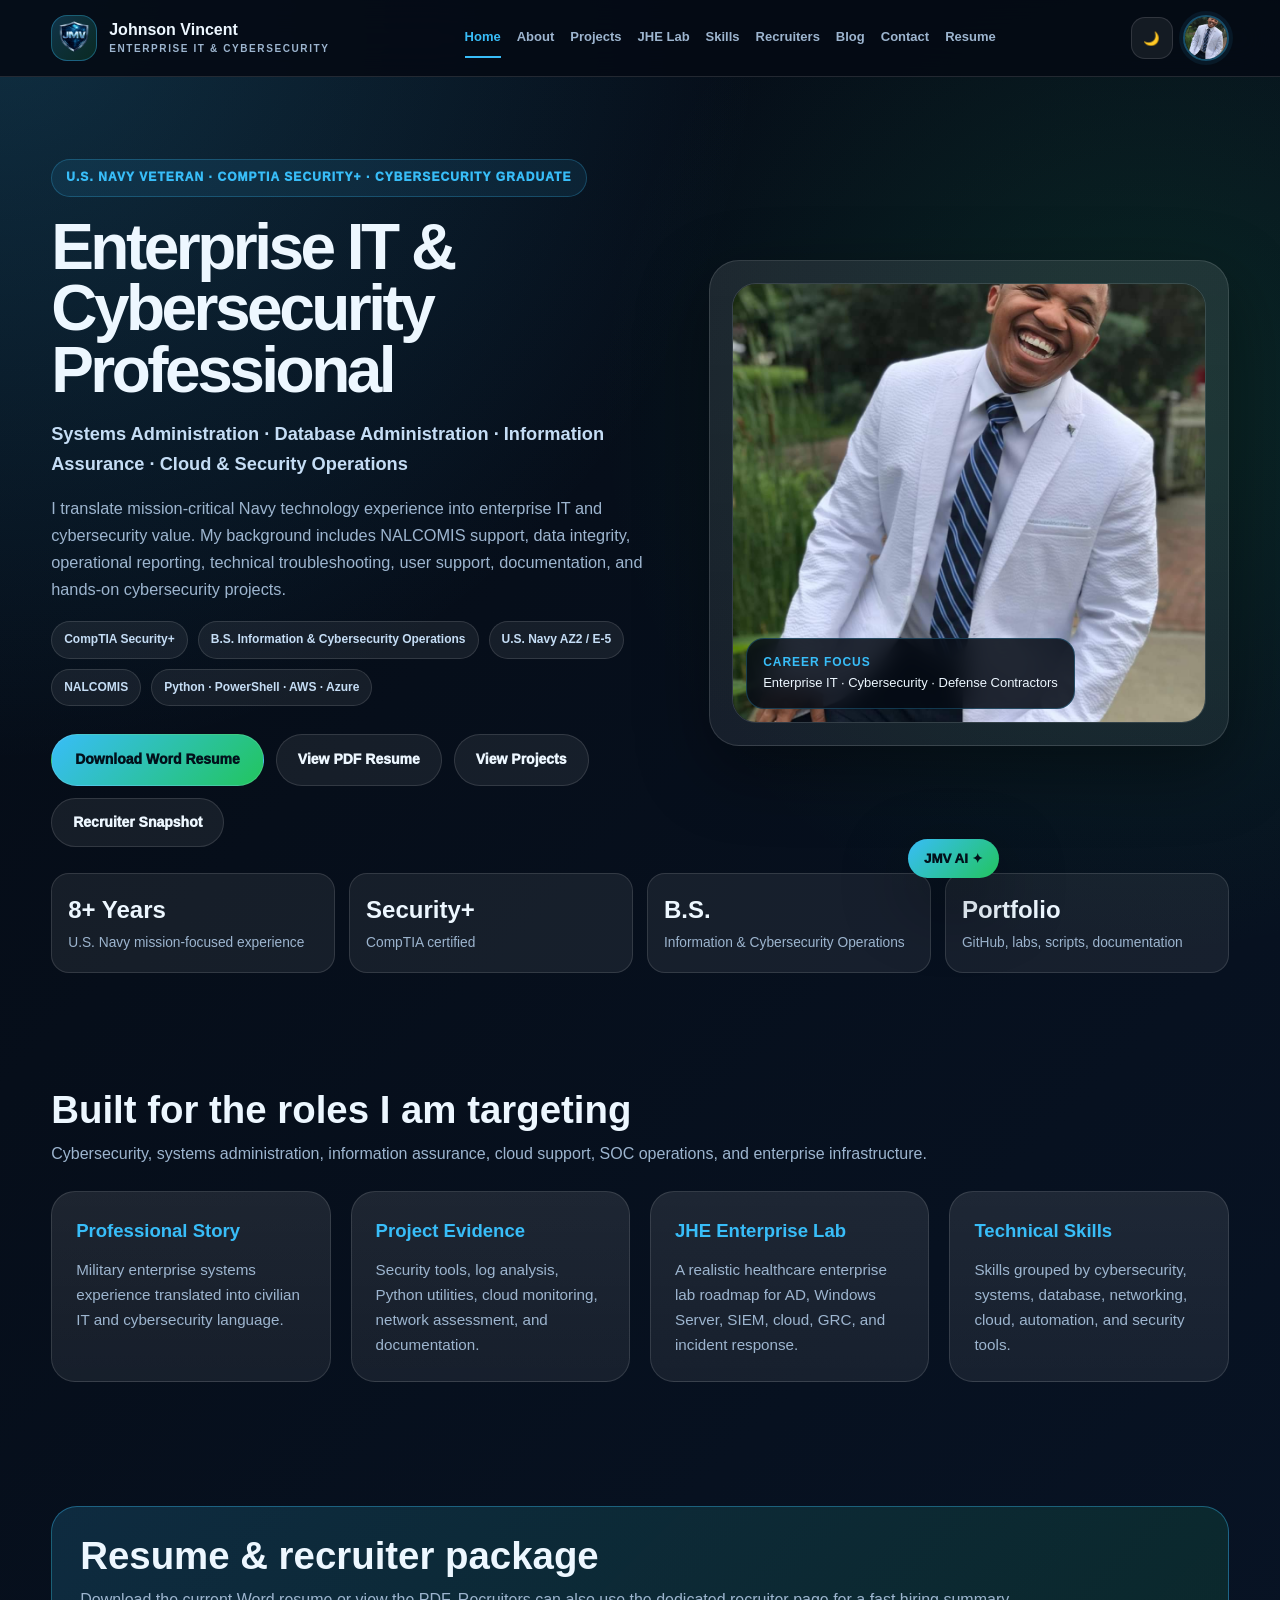
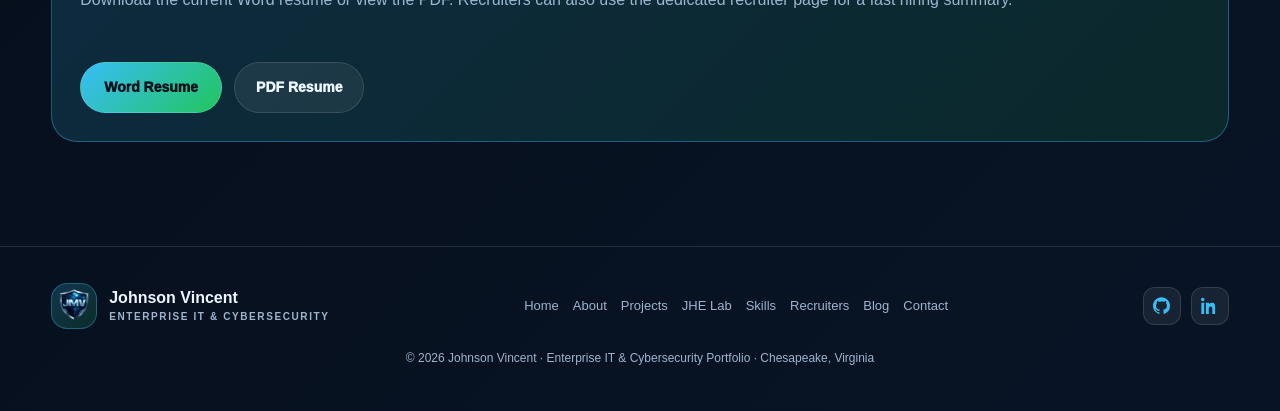
==== commit 84b731ae: "Revise index.html for SEO enhancements Updated meta tags and content for improved SEO and clarity." ====
--- a/index.html
+++ b/index.html
@@ -1,10 +1 @@
-<!DOCTYPE html>
-<html lang="en">
-<head>
-  <meta charset="UTF-8"><meta name="viewport" content="width=device-width, initial-scale=1.0">
-  <title>Johnson Vincent | Enterprise IT & Cybersecurity Professional</title><meta name="description" content="Johnson Vincent portfolio for enterprise IT, cybersecurity, systems administration, database administration, information assurance, and defense contractor roles.">
-  <meta name="author" content="Johnson Vincent"><link rel="canonical" href="https://www.johnsonvincent.com/">
-  <meta property="og:title" content="Johnson Vincent | Enterprise IT & Cybersecurity Professional"><meta property="og:description" content="Johnson Vincent portfolio for enterprise IT, cybersecurity, systems administration, database administration, information assurance, and defense contractor roles."><meta property="og:type" content="website">
-  <link rel="stylesheet" href="assets/css/style.css">
-</head>
-<body><header class="topbar"><div class="wrap nav"><a class="brand" href="index.html"><div class="brand-logo"><img src="images/jmv-logo.png" alt="JMV logo" onerror="this.style.display='none';this.parentNode.textContent='JMV'"></div><div class="bname">Johnson Vincent<small>Enterprise IT & Cybersecurity</small></div></a><button id="navToggle" class="nav-hamburger" aria-label="Toggle navigation">☰</button><nav id="mainNav" class="nlinks"><a href="index.html" class="active">Home</a><a href="about.html">About</a><a href="projects.html">Projects</a><a href="lab.html">Home Lab</a><a href="skills.html">Skills</a><a href="recruiters.html">Recruiters</a><a href="blog.html">Blog</a><a href="contact.html">Contact</a><a href="JV%20Resume.docx" target="_blank" rel="noopener noreferrer">Resume</a></nav><div class="nav-actions"><button id="themeToggle" class="ibtn" aria-label="Toggle theme"><span id="themeIcon">🌙</span></button><div class="profile-chip"><img src="images/profile-photo.jpg" alt="Johnson Vincent" onerror="this.style.display='none';this.parentNode.textContent='JV'"></div></div></div></header><main><section class="hero"><div class="wrap hgrid"><div><div class="eyebrow">U.S. Navy Veteran · CompTIA Security+ · Cybersecurity Graduate</div><h1>Enterprise IT & Cybersecurity Professional</h1><p class="hrole">Systems Administration · Database Administration · Information Assurance · SOC Operations</p><p class="hsub">I support mission-focused technology environments across enterprise systems, database administration, cybersecurity operations, technical troubleshooting, documentation, and secure operations.</p><div class="statline"><span class="pill">CompTIA Security+</span><span class="pill">B.S. Information & Cybersecurity Operations</span><span class="pill">U.S. Navy AZ2 / E-5</span><span class="pill">NALCOMIS</span><span class="pill">Secret Clearance Background</span></div><div class="actions"><a class="btn btnp" href="JV%20Resume.docx" target="_blank">View Resume →</a><a class="btn btns" href="projects.html">View Projects</a><a class="btn btns" href="recruiters.html">Recruiter Snapshot</a></div></div><div class="hero-card"><img class="hero-profile" src="images/profile-photo.jpg" alt="Johnson Vincent" onerror="this.style.display='none'"><div class="image-badge"><strong>Johnson Vincent</strong>Enterprise IT · Cybersecurity · Veteran</div></div></div></section><section class="features"><div class="wrap"><div class="section-head"><h2>Professional Focus</h2><p class="hsub">Built for defense contractors, enterprise IT teams, SOC teams, and cybersecurity hiring managers.</p></div><div class="fgrid"><a class="fcard" href="about.html"><h3>Enterprise Experience</h3><p>U.S. Navy experience supporting mission-critical aviation information systems, NALCOMIS, documentation, data integrity, reporting, and user support.</p></a><a class="fcard" href="skills.html"><h3>Cybersecurity Skills</h3><p>Security+, information assurance, vulnerability management, incident response, network analysis, security tools, and cloud fundamentals.</p></a><a class="fcard" href="projects.html"><h3>Hands-On Projects</h3><p>Python tools, log analysis, port scanning, hash verification, URL scanning, and cybersecurity lab documentation.</p></a><a class="fcard" href="lab.html"><h3>JHE Enterprise Lab</h3><p>A realistic enterprise lab roadmap covering Active Directory, Windows Server, SIEM, cloud, vulnerability management, and documentation.</p></a></div><div class="resume-box"><h2>Current Resume</h2><p>Use the current Word resume for applications that allow DOCX upload. Keep the PDF version for clean recruiter viewing.</p><div class="actions"><a class="btn btnp" href="JV%20Resume.docx" target="_blank">Open JV Resume.docx</a><a class="btn btns" href="resume.pdf" target="_blank">Open Resume PDF</a></div></div></div></section></main><footer><div class="wrap"><div class="frow"><a class="brand" href="index.html"><div class="brand-logo"><img src="images/jmv-logo.png" alt="JMV logo" onerror="this.style.display='none';this.parentNode.textContent='JMV'"></div><div class="bname">Johnson Vincent<small>Enterprise IT & Cybersecurity</small></div></a><nav class="flinks"><a href="index.html">Home</a><a href="about.html">About</a><a href="projects.html">Projects</a><a href="lab.html">Home Lab</a><a href="skills.html">Skills</a><a href="recruiters.html">Recruiters</a><a href="blog.html">Blog</a><a href="contact.html">Contact</a><a href="JV%20Resume.docx">Resume</a></nav><div class="socials"><a href="https://github.com/johvin4014" target="_blank" aria-label="GitHub"><svg viewBox="0 0 24 24"><path d="M12 .5C5.37.5 0 5.87 0 12.5c0 5.3 3.44 9.8 8.2 11.38.6.1.82-.26.82-.58 0-.28-.01-1.04-.02-2.04-3.34.73-4.04-1.61-4.04-1.61-.55-1.38-1.33-1.75-1.33-1.75-1.09-.74.08-.73.08-.73 1.2.08 1.84 1.24 1.84 1.24 1.07 1.83 2.8 1.3 3.49.99.11-.78.42-1.31.76-1.61-2.66-.3-5.46-1.33-5.46-5.9 0-1.3.46-2.37 1.22-3.2-.12-.3-.53-1.52.12-3.17 0 0 1-.32 3.3 1.22A11.5 11.5 0 0 1 12 6.32c1.02 0 2.05.14 3.01.42 2.29-1.54 3.29-1.22 3.29-1.22.66 1.65.25 2.87.12 3.17.76.83 1.22 1.9 1.22 3.2 0 4.58-2.8 5.59-5.48 5.88.43.37.81 1.1.81 2.22 0 1.6-.01 2.88-.01 3.27 0 .32.22.69.83.57A12.02 12.02 0 0 0 24 12.5C24 5.87 18.63.5 12 .5Z"/></svg></a><a href="https://www.linkedin.com/in/johnson-vincent-cyber" target="_blank" aria-label="LinkedIn"><svg viewBox="0 0 24 24"><path d="M4.98 3.5C4.98 4.88 3.87 6 2.49 6A2.5 2.5 0 0 1 0 3.5C0 2.12 1.11 1 2.49 1a2.5 2.5 0 0 1 2.49 2.5ZM.5 8h4V24h-4V8Zm7 0h3.83v2.19h.05c.53-1.01 1.84-2.08 3.79-2.08 4.05 0 4.8 2.67 4.8 6.14V24h-4v-6.96c0-1.66-.03-3.79-2.31-3.79-2.31 0-2.66 1.8-2.66 3.67V24h-4V8Z"/></svg></a></div></div><div class="fcopy">© 2026 Johnson Vincent · Chesapeake, Virginia · Enterprise IT · Cybersecurity · U.S. Navy Veteran</div></div></footer><div id="chat-widget"><button id="chatToggle">JMV AI ✦</button><div id="chatWindow"><div id="chatHeader"><div class="ai-logo">🛡️</div><div><div class="ai-title">JMV AI Guide</div><div class="ai-sub">Portfolio assistant · No paid API needed</div></div></div><div id="chatMessages"></div><div class="chat-input-row"><input id="chatInput" type="text" placeholder="Ask about my lab, skills, resume..."><button id="chatSend">➤</button></div></div></div><script src="assets/js/theme.js"></script><script src="assets/js/ai.js"></script></body></html>
+<!DOCTYPE html><html lang="en"><head><meta charset="UTF-8"><meta name="viewport" content="width=device-width, initial-scale=1.0"><title>Johnson Vincent | Enterprise IT & Cybersecurity Professional</title><meta name="description" content="Enterprise IT and Cybersecurity portfolio for Johnson Vincent: U.S. Navy Veteran, CompTIA Security+, systems administration, database administration, information assurance, and GitHub projects."><meta name="author" content="Johnson Vincent"><link rel="canonical" href="https://www.johnsonvincent.com/index.html"><link rel="stylesheet" href="assets/css/style.css"><meta property="og:title" content="Johnson Vincent | Enterprise IT & Cybersecurity Professional"><meta property="og:description" content="Enterprise IT and Cybersecurity portfolio for Johnson Vincent: U.S. Navy Veteran, CompTIA Security+, systems administration, database administration, information assurance, and GitHub projects."><meta property="og:type" content="website"><meta property="og:image" content="https://www.johnsonvincent.com/images/profile-photo.jpg"></head><body><header class="topbar"><div class="wrap nav"><a class="brand" href="index.html"><div class="brand-logo"><img src="images/jmv-logo.png" alt="JMV logo" onerror="this.style.display='none';this.parentNode.textContent='JMV'"></div><div class="bname">Johnson Vincent<small>Enterprise IT & Cybersecurity</small></div></a><button id="navToggle" class="nav-hamburger" aria-label="Toggle navigation">☰</button><nav id="mainNav" class="nlinks"><a href="index.html" class="active">Home</a><a href="about.html">About</a><a href="projects.html">Projects</a><a href="lab.html">JHE Lab</a><a href="skills.html">Skills</a><a href="recruiters.html">Recruiters</a><a href="blog.html">Blog</a><a href="contact.html">Contact</a><a href="JV%20Resume.docx" target="_blank" rel="noopener noreferrer">Resume</a></nav><div class="nav-actions"><button id="themeToggle" class="ibtn" aria-label="Toggle theme"><span id="themeIcon">🌙</span></button><div class="profile-chip"><img src="images/profile-photo.jpg" alt="Johnson Vincent" onerror="this.style.display='none';this.parentNode.textContent='JV'"></div></div></div></header><main><section class="hero"><div class="wrap hgrid"><div><div class="eyebrow">U.S. Navy Veteran · CompTIA Security+ · Cybersecurity Graduate</div><h1>Enterprise IT & Cybersecurity Professional</h1><p class="hrole">Systems Administration · Database Administration · Information Assurance · Cloud & Security Operations</p><p class="hsub">I translate mission-critical Navy technology experience into enterprise IT and cybersecurity value. My background includes NALCOMIS support, data integrity, operational reporting, technical troubleshooting, user support, documentation, and hands-on cybersecurity projects.</p><div class="statline"><span class="pill">CompTIA Security+</span><span class="pill">B.S. Information & Cybersecurity Operations</span><span class="pill">U.S. Navy AZ2 / E-5</span><span class="pill">NALCOMIS</span><span class="pill">Python · PowerShell · AWS · Azure</span></div><div class="actions"><a class="btn btnp" href="JV%20Resume.docx" target="_blank">Download Word Resume</a><a class="btn btns" href="resume.pdf" target="_blank">View PDF Resume</a><a class="btn btns" href="projects.html">View Projects</a><a class="btn btns" href="recruiters.html">Recruiter Snapshot</a></div></div><div class="hero-card"><img src="images/profile-photo.jpg" class="hero-profile" alt="Johnson Vincent"><div class="image-badge"><strong>Career Focus</strong>Enterprise IT · Cybersecurity · Defense Contractors</div></div></div><div class="wrap kpi"><div><strong>8+ Years</strong><span>U.S. Navy mission-focused experience</span></div><div><strong>Security+</strong><span>CompTIA certified</span></div><div><strong>B.S.</strong><span>Information & Cybersecurity Operations</span></div><div><strong>Portfolio</strong><span>GitHub, labs, scripts, documentation</span></div></div></section><section class="features"><div class="wrap"><div class="section-head"><h2>Built for the roles I am targeting</h2><p>Cybersecurity, systems administration, information assurance, cloud support, SOC operations, and enterprise infrastructure.</p></div><div class="fgrid"><a class="fcard" href="about.html"><h3>Professional Story</h3><p>Military enterprise systems experience translated into civilian IT and cybersecurity language.</p></a><a class="fcard" href="projects.html"><h3>Project Evidence</h3><p>Security tools, log analysis, Python utilities, cloud monitoring, network assessment, and documentation.</p></a><a class="fcard" href="lab.html"><h3>JHE Enterprise Lab</h3><p>A realistic healthcare enterprise lab roadmap for AD, Windows Server, SIEM, cloud, GRC, and incident response.</p></a><a class="fcard" href="skills.html"><h3>Technical Skills</h3><p>Skills grouped by cybersecurity, systems, database, networking, cloud, automation, and security tools.</p></a></div></div></section><section class="features"><div class="wrap resume-strip"><div><h2>Resume & recruiter package</h2><p>Download the current Word resume or view the PDF. Recruiters can also use the dedicated recruiter page for a fast hiring summary.</p></div><div class="actions"><a class="btn btnp" href="JV%20Resume.docx" target="_blank">Word Resume</a><a class="btn btns" href="resume.pdf" target="_blank">PDF Resume</a></div></div></section></main><footer><div class="wrap"><div class="frow"><a class="brand" href="index.html"><div class="brand-logo"><img src="images/jmv-logo.png" alt="JMV logo" onerror="this.style.display='none';this.parentNode.textContent='JMV'"></div><div class="bname">Johnson Vincent<small>Enterprise IT & Cybersecurity</small></div></a><nav class="flinks"><a href="index.html">Home</a><a href="about.html">About</a><a href="projects.html">Projects</a><a href="lab.html">JHE Lab</a><a href="skills.html">Skills</a><a href="recruiters.html">Recruiters</a><a href="blog.html">Blog</a><a href="contact.html">Contact</a></nav><div class="socials"><a href="https://github.com/johvin4014" target="_blank" aria-label="GitHub"><svg viewBox="0 0 24 24"><path d="M12 .5C5.37.5 0 5.87 0 12.5c0 5.3 3.44 9.8 8.2 11.38.6.1.82-.26.82-.58 0-.28-.01-1.04-.02-2.04-3.34.73-4.04-1.61-4.04-1.61-.55-1.38-1.33-1.75-1.33-1.75-1.09-.74.08-.73.08-.73 1.2.08 1.84 1.24 1.84 1.24 1.07 1.83 2.8 1.3 3.49.99.11-.78.42-1.31.76-1.61-2.66-.3-5.46-1.33-5.46-5.9 0-1.3.46-2.37 1.22-3.2-.12-.3-.53-1.52.12-3.17 0 0 1-.32 3.3 1.22A11.5 11.5 0 0 1 12 6.32c1.02 0 2.05.14 3.01.42 2.29-1.54 3.29-1.22 3.29-1.22.66 1.65.25 2.87.12 3.17.76.83 1.22 1.9 1.22 3.2 0 4.58-2.8 5.59-5.48 5.88.43.37.81 1.1.81 2.22 0 1.6-.01 2.88-.01 3.27 0 .32.22.69.83.57A12.02 12.02 0 0 0 24 12.5C24 5.87 18.63.5 12 .5Z"/></svg></a><a href="https://www.linkedin.com/in/johnson-vincent-cyber" target="_blank" aria-label="LinkedIn"><svg viewBox="0 0 24 24"><path d="M4.98 3.5C4.98 4.88 3.87 6 2.49 6A2.5 2.5 0 0 1 0 3.5C0 2.12 1.11 1 2.49 1a2.5 2.5 0 0 1 2.49 2.5ZM.5 8h4V24h-4V8Zm7 0h3.83v2.19h.05c.53-1.01 1.84-2.08 3.79-2.08 4.05 0 4.8 2.67 4.8 6.14V24h-4v-6.96c0-1.66-.03-3.79-2.31-3.79-2.31 0-2.66 1.8-2.66 3.67V24h-4V8Z"/></svg></a></div></div><div class="fcopy">© 2026 Johnson Vincent · Enterprise IT & Cybersecurity Portfolio · Chesapeake, Virginia</div></div></footer><div id="chat-widget"><button id="chatToggle">JMV AI ✦</button><div id="chatWindow"><div id="chatHeader"><div class="ai-logo">🛡️</div><div><div class="ai-title">JMV AI Guide</div><div class="ai-sub">Portfolio assistant · no paid API</div></div></div><div id="chatMessages"></div><div class="chat-input-row"><input id="chatInput" type="text" placeholder="Ask about resume, skills, projects..."><button id="chatSend">➤</button></div></div></div><script src="assets/js/theme.js"></script><script src="assets/js/ai.js"></script></body></html>
--- a/assets/css/style.css
+++ b/assets/css/style.css
@@ -1,36 +1,7 @@
- :root{
-  --bg:#050a12;--bg2:#08111f;--panel:rgba(255,255,255,.055);--panel2:rgba(255,255,255,.085);
-  --line:rgba(255,255,255,.10);--text:#e9f5ff;--muted:#88a4c2;--soft:#b8d8f5;
-  --cyan:#00d9ff;--cyan2:#67f4ff;--green:#00ff88;--gold:#facc15;
-  --shadow:0 22px 70px rgba(0,0,0,.38);--max:1160px;--r:22px;
-  --font:system-ui,-apple-system,BlinkMacSystemFont,"Segoe UI",sans-serif;
+:root{
+  --bg:#050b14;--bg2:#081426;--panel:rgba(255,255,255,.065);--panel2:rgba(255,255,255,.095);--line:rgba(255,255,255,.12);
+  --text:#edf7ff;--muted:#9db5cf;--soft:#c5ddf5;--cyan:#38bdf8;--green:#22c55e;--gold:#facc15;--red:#fb7185;
+  --shadow:0 24px 70px rgba(0,0,0,.38);--max:1180px;--r:24px;--font:Inter,Segoe UI,Arial,sans-serif
 }
-body.light{--bg:#f7fafc;--bg2:#ffffff;--panel:rgba(0,0,0,.035);--panel2:rgba(0,0,0,.06);--line:rgba(0,0,0,.09);--text:#09213c;--muted:#607792;--soft:#305280;--cyan:#007fa3;--cyan2:#00a7c9;--shadow:0 18px 45px rgba(5,32,55,.12)}
-*{box-sizing:border-box;margin:0;padding:0}html{scroll-behavior:smooth}
-body{font-family:var(--font);background:radial-gradient(circle at top right,rgba(0,217,255,.12),transparent 34%),var(--bg);color:var(--text);line-height:1.65;overflow-x:hidden}
-a{color:inherit;text-decoration:none}.wrap{width:min(var(--max),92%);margin:0 auto}
-.topbar{position:sticky;top:0;z-index:1000;background:rgba(5,10,18,.9);backdrop-filter:blur(18px);border-bottom:1px solid var(--line)}
-body.light .topbar{background:rgba(255,255,255,.88)}
-.nav{min-height:74px;display:flex;align-items:center;justify-content:space-between;gap:18px;padding:8px 0}
-.brand{display:flex;align-items:center;gap:12px;min-width:220px}.brand-logo{width:44px;height:44px;border-radius:14px;border:1px solid rgba(0,217,255,.35);overflow:hidden;background:linear-gradient(135deg,#0c1d34,#05101d);display:grid;place-items:center;color:var(--cyan);font-weight:900}
-.brand-logo img{width:100%;height:100%;object-fit:cover}.bname{font-weight:800;letter-spacing:.03em;color:var(--text);line-height:1.1}.bname small{display:block;margin-top:5px;color:var(--muted);font-size:10px;letter-spacing:.22em;text-transform:uppercase}
-.nlinks{display:flex;align-items:center;gap:18px;color:var(--muted);font-size:14px}.nlinks a{padding:7px 0;border-bottom:2px solid transparent}.nlinks a:hover,.nlinks a.active{color:var(--cyan);border-bottom-color:var(--cyan)}
-.nav-actions{display:flex;align-items:center;gap:10px}.profile-chip{width:46px;height:46px;border-radius:50%;overflow:hidden;border:2px solid rgba(0,217,255,.38);box-shadow:0 0 0 4px rgba(0,217,255,.08)}
-.profile-chip img{width:100%;height:100%;object-fit:cover}.ibtn,.nav-hamburger{border:1px solid var(--line);background:var(--panel);color:var(--text);width:40px;height:40px;border-radius:12px;display:grid;place-items:center;cursor:pointer}.nav-hamburger{display:none;font-size:20px}
-.hero{padding:72px 0}.hero.small{padding:56px 0 30px}.hgrid{display:grid;grid-template-columns:1.08fr .92fr;gap:48px;align-items:center}
-.eyebrow{display:inline-flex;align-items:center;gap:8px;border:1px solid rgba(0,217,255,.24);background:rgba(0,217,255,.08);color:var(--cyan);font-size:12px;font-weight:900;letter-spacing:.08em;text-transform:uppercase;border-radius:999px;padding:8px 14px;margin-bottom:20px}
-h1{font-size:clamp(2.35rem,5vw,5rem);line-height:.98;letter-spacing:-.055em;margin-bottom:18px}.hero.small h1{font-size:clamp(2.1rem,4.2vw,4rem)}
-h2{font-size:clamp(1.7rem,3vw,2.55rem);line-height:1.1;margin-bottom:10px}h3{font-size:1.18rem;margin-bottom:10px;color:var(--cyan)}
-.hrole{font-size:1.1rem;color:var(--soft);font-weight:800;margin-bottom:18px}.hsub,p{color:var(--muted)}.hsub{font-size:1rem;max-width:680px}
-.actions{display:flex;gap:12px;flex-wrap:wrap;margin-top:26px}.btn{display:inline-flex;align-items:center;justify-content:center;gap:8px;border-radius:999px;font-size:14px;font-weight:900;transition:.2s}.btnp{background:linear-gradient(135deg,var(--cyan),var(--cyan2));color:#02101b;padding:13px 24px}.btns{border:1px solid var(--line);background:var(--panel);padding:12px 22px;color:var(--text)}.btn:hover{transform:translateY(-2px)}
-.hero-card,.fcard{border:1px solid var(--line);background:linear-gradient(180deg,var(--panel2),var(--panel));border-radius:var(--r);box-shadow:var(--shadow)}.hero-card{position:relative;padding:22px;overflow:hidden}.hero-profile{width:100%;max-height:430px;object-fit:cover;object-position:center;border-radius:22px;border:1px solid var(--line);display:block}
-.image-badge{position:absolute;left:36px;bottom:36px;background:rgba(5,10,18,.82);border:1px solid rgba(0,217,255,.22);backdrop-filter:blur(12px);border-radius:18px;padding:14px 16px;color:var(--text);font-size:13px}.image-badge strong{display:block;color:var(--cyan);font-size:12px;text-transform:uppercase;letter-spacing:.08em}
-.page-visual{float:right;width:150px;height:150px;border-radius:28px;object-fit:cover;border:1px solid var(--line);margin:0 0 18px 24px;box-shadow:var(--shadow)}
-.features{padding:58px 0}.section-head{margin-bottom:24px}.fgrid{display:grid;grid-template-columns:repeat(auto-fit,minmax(240px,1fr));gap:20px}.fcard{padding:24px;transition:.22s;min-height:150px}.fcard:hover{transform:translateY(-4px);border-color:rgba(0,217,255,.35)}.fcard p,.fcard li{font-size:.95rem}.fcard ul{padding-left:18px;color:var(--muted)}
-.statline{display:flex;gap:10px;flex-wrap:wrap;margin-top:16px}.pill{border:1px solid var(--line);background:var(--panel);color:var(--soft);border-radius:999px;padding:7px 11px;font-size:12px;font-weight:800}
-.resume-box{background:linear-gradient(135deg,rgba(0,217,255,.14),rgba(0,255,136,.10));border:1px solid rgba(0,217,255,.3);border-radius:var(--r);padding:26px;margin-top:22px}
-.contact-form{margin-top:24px;display:grid;gap:12px;max-width:560px}.contact-form input,.contact-form textarea{background:var(--panel);border:1px solid var(--line);color:var(--text);border-radius:14px;padding:13px 14px;font:inherit}
-footer{border-top:1px solid var(--line);padding:36px 0 42px;margin-top:42px}.frow{display:flex;align-items:center;justify-content:space-between;gap:18px;flex-wrap:wrap}.flinks{display:flex;gap:14px;flex-wrap:wrap;color:var(--muted);font-size:13px}.fcopy{text-align:center;color:var(--muted);font-size:12px;margin-top:20px}.socials{display:flex;gap:10px}.socials a{width:38px;height:38px;border:1px solid var(--line);border-radius:12px;display:grid;place-items:center;background:var(--panel);color:var(--cyan)}.socials svg{width:17px;height:17px;fill:currentColor}
-#chat-widget{position:fixed;right:22px;bottom:22px;z-index:1500;width:min(340px,calc(100vw - 32px));font-family:var(--font)}#chatToggle{border:none;border-radius:999px;background:linear-gradient(135deg,var(--cyan),var(--cyan2));color:#02101b;font-weight:900;padding:12px 16px;cursor:pointer;box-shadow:var(--shadow)}#chatWindow{display:none;margin-top:10px;border:1px solid var(--line);background:rgba(8,17,31,.92);backdrop-filter:blur(18px);border-radius:20px;overflow:hidden;box-shadow:var(--shadow)}body.light #chatWindow{background:rgba(255,255,255,.92)}#chatHeader{display:flex;align-items:center;gap:10px;padding:12px;border-bottom:1px solid var(--line)}.ai-logo{width:38px;height:38px;border-radius:14px;background:linear-gradient(135deg,#00d9ff,#7c3cff);display:grid;place-items:center;color:#02101b;font-size:22px;font-weight:900}.ai-title{font-weight:900}.ai-sub{color:var(--muted);font-size:12px}#chatMessages{max-height:300px;overflow:auto;padding:12px}.chat-line{display:flex;gap:8px;margin-bottom:10px}.chat-line.user{justify-content:flex-end}.chat-line img{width:30px;height:30px;border-radius:50%;object-fit:cover;border:1px solid var(--line)}.bubble{max-width:82%;border:1px solid var(--line);border-radius:15px;padding:9px 11px;background:var(--panel);font-size:13px;color:var(--text)}.chat-line.user .bubble{background:rgba(0,217,255,.14);border-color:rgba(0,217,255,.28)}.chat-input-row{display:flex;border-top:1px solid var(--line)}.chat-input-row input{flex:1;border:0;background:transparent;color:var(--text);padding:13px;outline:none}.chat-input-row button{border:0;background:transparent;color:var(--cyan);padding:0 15px;font-weight:900;cursor:pointer}
-@media(max-width:900px){.hgrid{grid-template-columns:1fr}.hero-card{max-width:520px}.page-visual{float:none;display:block;margin:0 0 22px 0}}
-@media(max-width:768px){.nav{height:auto;min-height:70px}.brand{min-width:auto}.nlinks{display:none;position:absolute;right:0;top:72px;flex-direction:column;gap:8px;width:min(280px,90vw);padding:16px;border:1px solid var(--line);background:var(--bg2);border-radius:18px;box-shadow:var(--shadow)}.nlinks.open{display:flex}.nav-hamburger{display:grid}h1{font-size:clamp(2.15rem,14vw,3.4rem)}.hero{padding:42px 0}.profile-chip{width:42px;height:42px}.page-visual{width:120px;height:120px}.brand .bname small{display:none}}
+body.light{--bg:#f7fbff;--bg2:#fff;--panel:rgba(2,6,23,.04);--panel2:rgba(2,6,23,.07);--line:rgba(2,6,23,.12);--text:#082033;--muted:#51677f;--soft:#1f3b57;--shadow:0 18px 45px rgba(15,23,42,.12)}
+*{box-sizing:border-box;margin:0;padding:0}html{scroll-behavior:smooth}body{font-family:var(--font);background:radial-gradient(circle at top left,rgba(56,189,248,.20),transparent 32%),radial-gradient(circle at 90% 20%,rgba(34,197,94,.13),transparent 28%),linear-gradient(135deg,var(--bg),var(--bg2));color:var(--text);line-height:1.65;overflow-x:hidden}a{color:inherit;text-decoration:none}.wrap{width:min(var(--max),92%);margin:auto}.topbar{position:sticky;top:0;z-index:1000;background:rgba(5,11,20,.90);backdrop-filter:blur(18px);border-bottom:1px solid var(--line)}body.light .topbar{background:rgba(255,255,255,.88)}.nav{min-height:76px;display:flex;align-items:center;justify-content:space-between;gap:18px}.brand{display:flex;align-items:center;gap:12px;min-width:230px}.brand-logo{width:46px;height:46px;border-radius:16px;border:1px solid rgba(56,189,248,.35);background:linear-gradient(135deg,rgba(56,189,248,.22),rgba(34,197,94,.16));display:grid;place-items:center;color:var(--cyan);font-weight:950;overflow:hidden}.brand-logo img{width:100%;height:100%;object-fit:cover}.bname{font-weight:900;line-height:1.08}.bname small{display:block;margin-top:5px;color:var(--muted);font-size:10px;letter-spacing:.16em;text-transform:uppercase}.nlinks{display:flex;align-items:center;gap:16px;color:var(--muted);font-size:13px;font-weight:850}.nlinks a{padding:8px 0;border-bottom:2px solid transparent}.nlinks a:hover,.nlinks a.active{color:var(--cyan);border-bottom-color:var(--cyan)}.nav-actions{display:flex;align-items:center;gap:10px}.ibtn,.nav-hamburger{border:1px solid var(--line);background:var(--panel);color:var(--text);width:42px;height:42px;border-radius:14px;display:grid;place-items:center;cursor:pointer}.nav-hamburger{display:none;font-size:21px}.profile-chip{width:46px;height:46px;border-radius:50%;overflow:hidden;border:2px solid rgba(56,189,248,.38);box-shadow:0 0 0 4px rgba(56,189,248,.08)}.profile-chip img{width:100%;height:100%;object-fit:cover}.hero{padding:82px 0 54px}.hero.small{padding:58px 0 30px}.hgrid{display:grid;grid-template-columns:1.08fr .92fr;gap:48px;align-items:center}.eyebrow{display:inline-flex;align-items:center;gap:8px;border:1px solid rgba(56,189,248,.26);background:rgba(56,189,248,.09);color:var(--cyan);font-size:12px;font-weight:950;letter-spacing:.09em;text-transform:uppercase;border-radius:999px;padding:8px 14px;margin-bottom:20px}h1{font-size:clamp(2.5rem,5vw,5.4rem);line-height:.96;letter-spacing:-.055em;margin-bottom:18px}h2{font-size:clamp(1.8rem,3vw,2.7rem);line-height:1.1;margin-bottom:10px}h3{font-size:1.18rem;margin-bottom:10px}p{color:var(--muted)}.hrole{font-size:1.14rem;color:var(--soft);font-weight:850;margin-bottom:16px}.hsub,.lead{color:var(--muted);font-size:1.02rem;max-width:720px}.actions{display:flex;gap:12px;flex-wrap:wrap;margin-top:28px}.btn{display:inline-flex;align-items:center;justify-content:center;gap:8px;border-radius:999px;font-size:14px;font-weight:950;transition:.2s;border:1px solid var(--line)}.btnp{background:linear-gradient(135deg,var(--cyan),var(--green));color:#02101b;padding:13px 23px}.btns{background:var(--panel);padding:12px 21px;color:var(--text)}.btn:hover{transform:translateY(-2px);border-color:rgba(56,189,248,.5)}.hero-card{position:relative;border:1px solid var(--line);background:linear-gradient(180deg,var(--panel2),var(--panel));border-radius:30px;padding:22px;box-shadow:var(--shadow);overflow:hidden}.hero-profile{width:100%;max-height:440px;object-fit:cover;border-radius:24px;border:1px solid var(--line);display:block}.image-badge{position:absolute;left:36px;bottom:36px;background:rgba(5,11,20,.86);border:1px solid rgba(56,189,248,.25);backdrop-filter:blur(12px);border-radius:18px;padding:14px 16px;color:var(--text);font-size:13px}.image-badge strong{display:block;color:var(--cyan);font-size:12px;text-transform:uppercase;letter-spacing:.08em}.statline{display:flex;gap:10px;flex-wrap:wrap;margin-top:18px}.pill{border:1px solid var(--line);background:var(--panel);color:var(--soft);border-radius:999px;padding:8px 12px;font-size:12px;font-weight:850}.features{padding:62px 0}.section-head{margin-bottom:24px}.fgrid{display:grid;grid-template-columns:repeat(auto-fit,minmax(245px,1fr));gap:20px}.fgrid.two{grid-template-columns:repeat(auto-fit,minmax(320px,1fr))}.fcard{border:1px solid var(--line);background:linear-gradient(180deg,var(--panel2),var(--panel));border-radius:var(--r);padding:24px;transition:.22s;min-height:160px}.fcard:hover{transform:translateY(-4px);border-color:rgba(56,189,248,.42);box-shadow:var(--shadow)}.fcard h3{color:var(--cyan);font-size:1.16rem}.fcard p,.fcard li{color:var(--muted);font-size:.95rem}.fcard ul{padding-left:18px;margin-top:8px}.kpi{display:grid;grid-template-columns:repeat(auto-fit,minmax(170px,1fr));gap:14px;margin-top:26px}.kpi div{border:1px solid var(--line);border-radius:18px;background:var(--panel);padding:16px}.kpi strong{display:block;color:var(--text);font-size:1.5rem}.kpi span{color:var(--muted);font-size:.86rem}.page-visual{float:right;width:150px;height:150px;border-radius:28px;object-fit:cover;border:1px solid var(--line);margin:0 0 18px 24px;box-shadow:var(--shadow)}.timeline{display:grid;gap:16px}.timeline .item{border-left:3px solid var(--cyan);padding:4px 0 4px 18px}.timeline strong{color:var(--text)}.resume-strip{background:linear-gradient(135deg,rgba(56,189,248,.16),rgba(34,197,94,.12));border:1px solid rgba(56,189,248,.38);border-radius:26px;padding:28px;display:flex;align-items:center;justify-content:space-between;gap:20px;flex-wrap:wrap}.contact-form{margin-top:20px;display:grid;gap:12px;max-width:600px}.contact-form input,.contact-form textarea{background:var(--panel);border:1px solid var(--line);color:var(--text);border-radius:15px;padding:13px 14px;font:inherit}.muted{color:var(--muted)}.ok{color:var(--green);font-weight:900}.warn{color:var(--gold);font-weight:900}.danger{color:var(--red);font-weight:900}footer{border-top:1px solid var(--line);padding:36px 0 42px;margin-top:42px}.frow{display:flex;align-items:center;justify-content:space-between;gap:18px;flex-wrap:wrap}.flinks{display:flex;gap:14px;flex-wrap:wrap;color:var(--muted);font-size:13px}.fcopy{text-align:center;color:var(--muted);font-size:12px;margin-top:20px}.socials{display:flex;gap:10px}.socials a{width:38px;height:38px;border:1px solid var(--line);border-radius:12px;display:grid;place-items:center;background:var(--panel);color:var(--cyan)}.socials svg{width:17px;height:17px;fill:currentColor}.codebox{font-family:Consolas,monospace;background:rgba(2,6,23,.45);border:1px solid var(--line);border-radius:18px;padding:18px;color:var(--soft);overflow:auto}#chat-widget{position:fixed;right:22px;bottom:22px;z-index:1500;width:min(350px,calc(100vw - 32px));font-family:var(--font)}#chatToggle{border:none;border-radius:999px;background:linear-gradient(135deg,var(--cyan),var(--green));color:#02101b;font-weight:950;padding:12px 16px;cursor:pointer;box-shadow:var(--shadow)}#chatWindow{display:none;margin-top:10px;border:1px solid var(--line);background:rgba(8,20,38,.93);backdrop-filter:blur(18px);border-radius:22px;overflow:hidden;box-shadow:var(--shadow)}body.light #chatWindow{background:rgba(255,255,255,.94)}#chatHeader{display:flex;align-items:center;gap:10px;padding:12px;border-bottom:1px solid var(--line)}.ai-logo{width:38px;height:38px;border-radius:14px;background:linear-gradient(135deg,var(--cyan),var(--green));display:grid;place-items:center;color:#02101b;font-size:22px;font-weight:950}.ai-title{font-weight:950}.ai-sub{color:var(--muted);font-size:12px}#chatMessages{max-height:310px;overflow:auto;padding:12px}.chat-line{display:flex;gap:8px;margin-bottom:10px}.chat-line.user{justify-content:flex-end}.bubble{max-width:84%;border:1px solid var(--line);border-radius:16px;padding:9px 11px;background:var(--panel);font-size:13px;color:var(--text)}.chat-line.user .bubble{background:rgba(56,189,248,.14);border-color:rgba(56,189,248,.28)}.chat-input-row{display:flex;border-top:1px solid var(--line)}.chat-input-row input{flex:1;border:0;background:transparent;color:var(--text);padding:13px;outline:none}.chat-input-row button{border:0;background:transparent;color:var(--cyan);padding:0 15px;font-weight:950;cursor:pointer}@media(max-width:920px){.hgrid{grid-template-columns:1fr}.hero-card{max-width:540px}.page-visual{float:none;display:block;margin:0 0 22px}.nlinks{display:none;position:absolute;right:4%;top:75px;flex-direction:column;align-items:flex-start;gap:8px;width:min(310px,92vw);padding:18px;border:1px solid var(--line);background:var(--bg2);border-radius:18px;box-shadow:var(--shadow)}.nlinks.open{display:flex}.nav-hamburger{display:grid}.brand{min-width:auto}h1{font-size:clamp(2.25rem,12vw,3.6rem)}}
